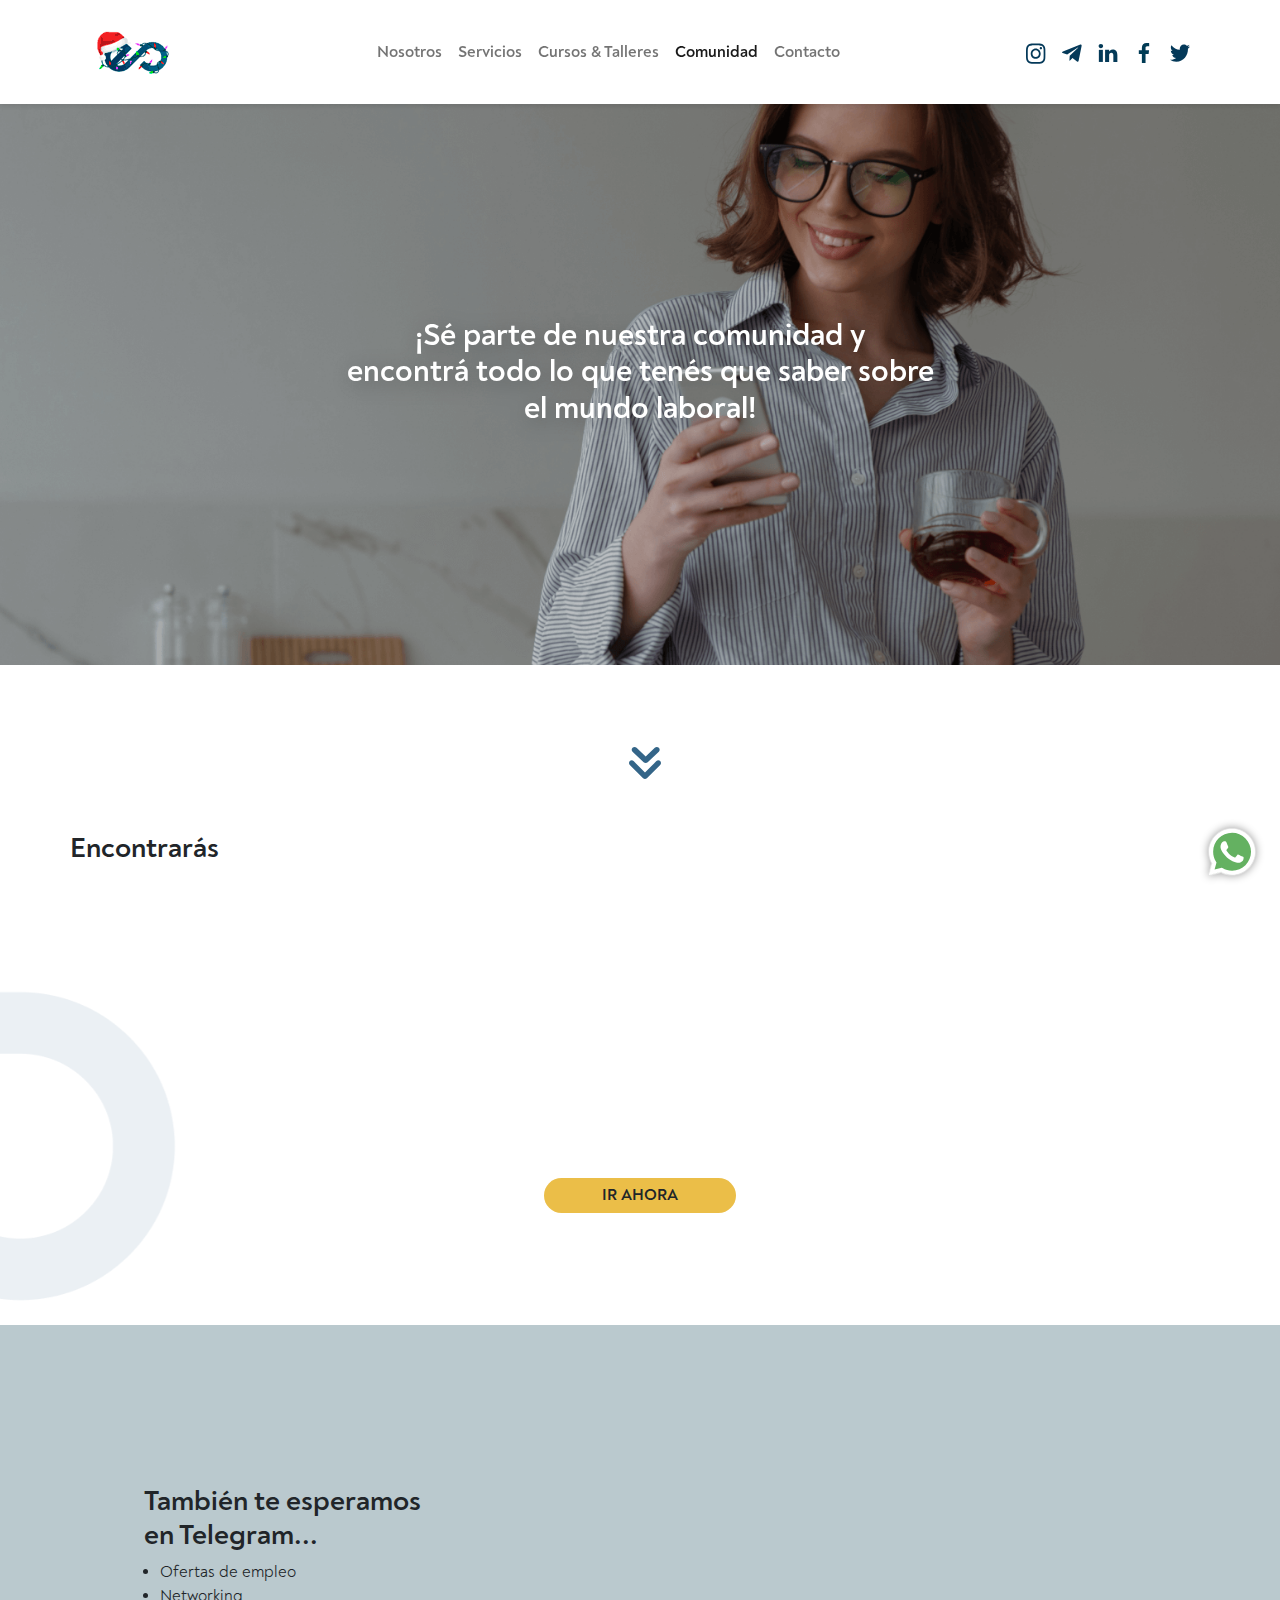
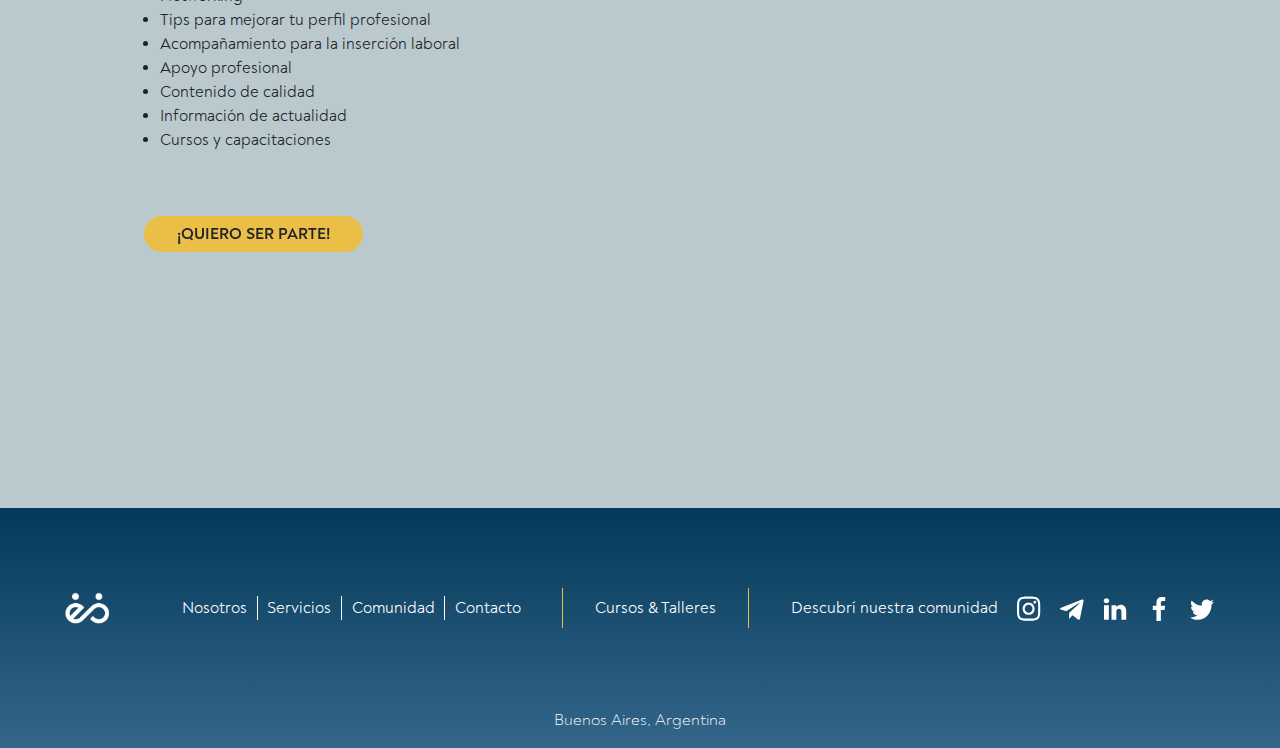
==== pages/comunidad.html @ 3db2ebe2 "Logo Navideño" ====
<!DOCTYPE html>
<html lang="es">

<head>
    <!-- METAS -->
    <meta charset="UTF-8">
    <meta http-equiv="X-UA-Compatible" content="IE=edge">
    <meta name="viewport" content="width=device-width, initial-scale=1.0, user-scalable=no">
    <meta name="author" content="Consultora Enlazar">
    <meta name="description" content="Consultora Enlazar - Sumate a nuestra comunidad">
    <meta name="keywords"
        content=" Recursos humanos, psicologia, psicología laboral, consultora enlazar, enlazar, consultoría, relaciones laborales, trabajo, educación, capital humano, talento, cursos, cursos online, capacitaciones, webinars gratuitos, curriculum, revisión de cv, empleabilidad, orientación vocacional, calidad de trabajo, comunidad, encontrar empleo, desarrollo profesional, reclutamiento, selección de personal, recruiting, coaching, acompañamiento personalizado, asesorías, recursos gratis, consultas, cosching, experiencia laboral, ">
    <title>Comunidad - Consultora Enlazar</title>
    <!-- Global site tag (gtag.js) - Google Analytics -->
    <script async src="https://www.googletagmanager.com/gtag/js?id=G-4FDTGJRDSN"></script>
    <script>
        window.dataLayer = window.dataLayer || [];
        function gtag() { dataLayer.push(arguments); }
        gtag('js', new Date());

        gtag('config', 'G-4FDTGJRDSN');
    </script>
    <!-- FAVICON -->
    <link rel="apple-touch-icon" sizes="57x57" href="../assets/images/favicon/apple-icon-57x57.png">
    <link rel="apple-touch-icon" sizes="60x60" href="../assets/images/favicon/apple-icon-60x60.png">
    <link rel="apple-touch-icon" sizes="72x72" href="../assets/images/favicon/apple-icon-72x72.png">
    <link rel="apple-touch-icon" sizes="76x76" href="../assets/images/favicon/apple-icon-76x76.png">
    <link rel="apple-touch-icon" sizes="114x114" href="../assets/images/favicon/apple-icon-114x114.png">
    <link rel="apple-touch-icon" sizes="120x120" href="../assets/images/favicon/apple-icon-120x120.png">
    <link rel="apple-touch-icon" sizes="144x144" href="../assets/images/favicon/apple-icon-144x144.png">
    <link rel="apple-touch-icon" sizes="152x152" href="../assets/images/favicon/apple-icon-152x152.png">
    <link rel="apple-touch-icon" sizes="180x180" href="../assets/images/favicon/apple-icon-180x180.png">
    <link rel="icon" type="image/png" sizes="192x192" href="../assets/images/favicon/android-icon-192x192.png">
    <link rel="icon" type="image/png" sizes="32x32" href="../assets/images/favicon/favicon-32x32.png?v=2">
    <link rel="icon" type="image/png" sizes="96x96" href="../assets/images/favicon/favicon-96x96.png?v=2">
    <link rel="icon" type="image/png" sizes="16x16" href="../assets/images/favicon/favicon-16x16.png?v=2">
    <link rel="manifest" href="../assets/images/favicon/manifest.json">
    <meta name="msapplication-TileColor" content="#ffffff">
    <meta name="msapplication-TileImage" content="../assets/images/favicon/ms-icon-144x144.png">
    <meta name="theme-color" content="#ffffff">
    <!-- CSS BOOTSTRAP -->
    <link rel="stylesheet" href="../css/bootstrap.min.css">
    <!-- CSS CUSTOM -->
    <link rel="stylesheet" href="../css/styles-custom.css">
    <!-- CSS AOS -->
    <link href="https://unpkg.com/aos@2.3.1/dist/aos.css" rel="stylesheet">
</head>

<body>
    <!-- NAVBAR -->
    <nav class="navbar navbar-custom navbar-expand-lg navbar-light fixed-top">
        <div class="container">
            <a class="navbar-brand" href="../index.html">
                <img src="../assets/images/Logo-Enlazar-fin-de-año-100x50px.gif" alt="Logo" width="100" height="50">
            </a>
            <button class="navbar-toggler" type="button" data-bs-toggle="collapse"
                data-bs-target="#navbarSupportedContent" aria-controls="navbarSupportedContent" aria-expanded="false"
                aria-label="Toggle navigation">
                <span class="navbar-toggler-icon"></span>
            </button>
            <div class="collapse navbar-collapse" id="navbarSupportedContent">
                <ul class="navbar-nav ms-auto mb-2 mb-lg-0 text-center">
                    <li class="nav-item py-3">
                        <a class="nav-link" href="nosotros.html">Nosotros</a>
                    </li>
                    <li class="nav-item py-3">
                        <a class="nav-link" href="servicios.html">Servicios</a>
                    </li>
                    <li class="nav-item py-3">
                        <a class="nav-link" href="cursos-talleres.html">Cursos & Talleres</a>
                    </li>
                    <li class="nav-item py-3 active-navbar-custom">
                        <a class="nav-link active" href="comunidad.html">Comunidad</a>
                    </li>
                    <li class="nav-item py-3">
                        <a class="nav-link" href="../index.html#form-section">Contacto</a>
                    </li>
                </ul>
            </div>
            <div class="collapse navbar-collapse" id="navbarSupportedContent">
                <ul class="navbar-nav ms-auto mb-2 mb-lg-0 flex-row justify-content-evenly">
                    <li class="nav-item">
                        <a class="nav-link" href="https://www.instagram.com/consultora.enlazar/" target="_blank"><img
                                src="../assets/images/logo-instagram.svg" alt="Logo Instagram" width="20"></a>
                    </li>
                    <li class="nav-item">
                        <a class="nav-link" href="https://t.me/joinchat/e8dtvJ5XB2k1MGIx" target="_blank"><img
                                src="../assets/images/logo-telegram.svg" alt="Logo Telegram" width="20"></a>
                    </li>
                    <li class="nav-item">
                        <a class="nav-link" href="https://www.linkedin.com/company/consultora-enlazar/"
                            target="_blank"><img class="nav-link__instagram-linkedin"
                                src="../assets/images/logo-linkedin.svg" alt="Logo Linkedin" width="20"></a>
                    </li>
                    <li class="nav-item">
                        <a class="nav-link" href="https://www.facebook.com/Consultora.enlazar/" target="_blank"><img
                                class="nav-link__instagram-linkedin" src="../assets/images/logo-facebook.svg"
                                alt="Logo Facebook" width="20"></a>
                    </li>
                    <li class="nav-item">
                        <a class="nav-link" href="https://twitter.com/EnlazarC" target="_blank"><img
                                src="../assets/images/logo-twitter.svg" alt="Logo Twitter" width="20"></a>
                    </li>
                </ul>
            </div>
        </div>
    </nav>

    <!-- HEADER -->
    <header class="header container-fluid">
        <div class="header-image__comunidad">
            <h1 class="header-title">¡Sé parte de nuestra comunidad y <br>
                encontrá todo lo que tenés que saber sobre <br>
                el mundo laboral!</h1>
        </div>
    </header>

    <!-- SUBHEADER o Seccion de Instagram -->
    <section class="container subheader-container-comunity">
        <img class="subheader-image" src="../assets/images/flecha-doble.svg" alt="Flecha doble">
        <h3 class="subheader-comunity__text py-5">Encontrarás</h3>
        <div data-aos="fade-up" class="d-flex flex-wrap container justify-content-center">
            <div class="col-4 col-md-2 d-flex flex-column align-items-center">
                <img class="subheader-comunity__img" src="..//assets/images/icono-tips-consejos.svg"
                    alt="Icono tips y consejos">
                <p class="fw-bold text-center">Tips &
                    consejos</p>
            </div>
            <div class="col-4 col-md-2 d-flex flex-column align-items-center">
                <img class="subheader-comunity__img" src="..//assets/images/icono-ofertas-empleos.svg"
                    alt="Icono ofertas de empleo">
                <p class="fw-bold text-center">Ofertas de
                    empleo</p>
            </div>
            <div class="col-4 col-md-2 d-flex flex-column align-items-center">
                <img class="subheader-comunity__img" src="..//assets/images/icono-charlas-vivo.svg" alt="Icono charlas">
                <p class="fw-bold text-center">Charlas
                    en vivo</p>
            </div>
            <div class="col-4 col-md-2 d-flex flex-column align-items-center">
                <img class="subheader-comunity__img" src="..//assets/images/icono-espacio-emprender.svg"
                    alt="Icono emprender">
                <p class="fw-bold text-center">Espacio para
                    emprendedores</p>
            </div>
            <div class="col-4 col-md-2 d-flex flex-column align-items-center">
                <img class="subheader-comunity__img" src="..//assets/images/icono-webinars-gratuitos.svg"
                    alt=" Icono webinars">
                <p class="fw-bold text-center">Webinars
                    gratuitos</p>
            </div>
            <div class="col-4 col-md-2 d-flex flex-column align-items-center">
                <img class="subheader-comunity__img" src="..//assets/images/icono-descuentos-cursos.svg"
                    alt="Icono descuentos">
                <p class="fw-bold text-center">Descuentos en nuestros Cursos & Talleres</p>
            </div>
        </div>
        <a href="https://www.instagram.com/consultora.enlazar/" target="_blank" class="button-card btn btn-ir-ahora">ir
            ahora</a>
        <img class="letter-e-image__comunity" src="../assets/images/letra-e-comunity.png" alt="Logo Enlazar">
    </section>

    <!-- Seccion de Telegram -->
    <section class="section-telegram__container container-fluid">
        <div class="telegram-mobile-flex">
            <h3><span>También te esperamos </span>
                en Telegram...</h3>
            <ul class="section-telegram__list">
                <li>
                    Ofertas de empleo
                </li>
                <li>
                    Networking
                </li>
                <li>
                    Tips para mejorar tu perfil profesional
                </li>
                <li>
                    Acompañamiento para la inserción laboral
                </li>
                <li>
                    Apoyo profesional
                </li>
                <li>
                    Contenido de calidad
                </li>
                <li>
                    Información de actualidad
                </li>
                <li>
                    Cursos y capacitaciones
                </li>
            </ul>
            <img class="avioncito-mobile d-none" src="../assets/images/avioncito-estatico.png" alt="Avion volando">
            <a href="https://t.me/joinchat/e8dtvJ5XB2k1MGIx" target="_blank"
                class="button-card btn btn-ser-parte">¡quiero
                ser parte!</a>
            <img data-aos="fade-up" data-aos-anchor-placement="bottom-bottom" class="plane-desktop reveal-plane"
                src="../assets/images/avioncito.gif" alt="Avion volando">
        </div>
    </section>

    <!-- FOOTER -->
    <footer class="footer">
        <div class="footer-container">
            <div class="footer-logo">
                <img width="60" src="../assets/images/isotipo-enlazar-blanco.png" alt="Logo Consultora Enlazar">
            </div>
            <div class="footer-left">
                <ul class="footer-left__list">
                    <li><a href="nosotros.html">Nosotros</a></li>
                    <li><a href="servicios.html">Servicios</a></li>
                    <li><a href="comunidad.html">Comunidad</a></li>
                    <li><a href="../index.html#form-section">Contacto</a></li>
                </ul>
            </div>
            <div class="footer-middle">
                <ul class="footer-middle__list">
                    <li><a href="cursos-talleres.html">Cursos & Talleres</a></li>
                </ul>
            </div>
            <div class="footer-right">
                <ul class="footer-right__list">
                    <li>Descubrí nuestra comunidad</li>
                    <li><a href="https://www.instagram.com/consultora.enlazar/" target="_blank"><img
                                class="instagram-logo" src="../assets/images/logo-instagram.svg"
                                alt="Logo instagram"></a></li>
                    <li><a href="https://t.me/joinchat/e8dtvJ5XB2k1MGIx" target="_blank"><img class="telegram-logo"
                                src="../assets/images/logo-telegram.svg" alt="Logo telegram"></a></li>
                    <li><a href="https://www.linkedin.com/company/consultora-enlazar/" target="_blank"><img
                                class="telegram-logo" src="../assets/images/logo-linkedin.svg" alt="Logo Linkedin"></a>
                    </li>
                    <li><a href="https://www.facebook.com/Consultora.enlazar/" target="_blank"><img
                                class="telegram-logo" src="../assets/images/logo-facebook.svg" alt="Logo Facebook"></a>
                    </li>
                    <li><a href="https://twitter.com/EnlazarC" target="_blank"><img class="twitter-logo"
                                src="../assets/images/logo-twitter.svg" alt="Logo twitter"></a></li>
                </ul>
            </div>
            <div class="footer-logo-mobile d-none">
                <img width="60" src="../assets/images/isotipo-enlazar-blanco.png" alt="Logo Consultora Enlazar">
            </div>
        </div>
        <address class="address">Buenos Aires, Argentina</address>
    </footer>

    <!-- Boton de WhatsApp -->
    <div>
        <a href="https://wa.me/5491133130958/?text=Hola Consultora Enlazar, quería realizarles una consulta..."
            target="_blank">
            <img class="whatsapp-icon" src="../assets/images/logo-whatsapp.svg" alt="Logo WhatsApp">
        </a>
    </div>

    <!-- Boton de subir al top -->
    <div>
        <img class="arrow-icon" src="../assets/images/up-arrow.webp" alt="Flecha arriba">
    </div>


    <!-- Script CUSTOM -->
    <script src="../js/main.js"></script>
    <!-- Script BOOTSTRAP -->
    <script src="../js/bootstrap.bundle.js"></script>
    <!-- Script AOS -->
    <script src="https://unpkg.com/aos@2.3.1/dist/aos.js"></script>
    <!-- Inicializacion AOS -->
    <script>
        AOS.init({
            disable: 'mobile',
            once: true
        });
    </script>
</body>


</html>
---- css/styles-custom.css ----
/* -----FUENTE PRINCIPAL DE LA PAGINA----- */
@font-face {
  font-family: "Noah Text";
  src: url("../assets/fonts/noah-text-regular.woff");
}
@font-face {
  font-family: "Noah Text";
  src: url("../assets/fonts/noah-text-bold.woff");
  font-weight: bold;
}
@font-face {
  font-family: "Noah Text";
  src: url("../assets/fonts/noah-text-light-300.woff");
  font-weight: 300;
}

/* -----VARIABLES----- */
:root {
  --fuente-principal: "Noah Text";
  --azul-claro: #bac9ce;
  --azul-medio: #34668a;
  --azul-oscuro: #043959;
  --amarillo: #ebbe48;
  --negro: #000000;
  --blanco: #ffffff;
}

* {
  font-family: var(--fuente-principal);
  font-weight: normal;
}

/* ---Eliminado de los botones el focus de Bootstrap--- */
.btn:focus {
  box-shadow: none;
}

/*  -----Pagina INICIO----- */
/* -----Inicio HEADER VIDEO----- */
.headerIndex {
  height: 100% !important; 
  padding: 0;
  
}

.header-index {
  height: 100% !important;
 
}
.header-video__home {
  width: 100%;
  object-fit: cover;
  position: relative;
  left: 0;
  right: 0;
  top: 6rem;
  bottom: 0;
  z-index: -1;
  
}
/* -----Fin HEADER VIDEO----- */

/* -----Inicio SOMOS ENLAZAR----- */
.section-enlazar__index {
  padding-top: 3.2rem;
}
.somosEnlazar {
  background-color: #043959;
  width: 100%;
  height: 500px;
  margin-top: -10px;
  display: flex;
  flex-wrap: wrap;
  position: relative;
}
.tituloEnlazar {
  font-size: 30px;
  font-weight: bold;
  color: #ffffff;
  padding-top: 100px;
  line-height: 50px;
  margin-left: 50px;
}
.textoSomos {
  font-size: 16px;
  color: #ffffff;
  display: block;
  width: 50%;
  padding-left: 50px;
}
.textoSomos span {
  font-weight: bold;
}
.fotoEnlazar {
  width: 30%;
  display: block;
  position: absolute;
  top: 100px;
  left: 850px;
}
/* -----Fin SOMOS ENLAZAR----- */

/* -----Inicio Seccion NUESTRO OBJETIVO----- */
.nuestro-objetivo{
  display: flex;
  background-color: var(--azul-medio);
}
.nuestro-objetivo__image{
  width: 35rem;
  filter: drop-shadow(4px 4px 10px rgba(0, 0, 0, 0.25));
}
.nuestro-objetivo__text{
  display: flex;
  justify-content: center;
  flex-direction: column;
  text-align: end;
  padding: 0 10rem;
}
.nuestro-objetivo__title{
  color: var(--blanco);
  font-size: 30px;
  font-weight: bold;
}
.nuestro-objetivo__paragraph{
  color: var(--blanco);
  font-size: 16px;
}
.nuestro-objetivo__paragraph span{
  font-weight: bold;
}

/* -----Fin Seccion NUESTRO OBJETIVO----- */

/* -----Inicio Seccion CONOCE NUESTROS SERVICIOS----- */
.container-conoce-nuestros-servicios {
  background-color: var(--azul-claro);
}
.conocenos {
  padding-top: 10rem;
}
.tituloConocenos {
  font-size: 30px;
  font-weight: bold;
}
.textoConocenos {
  font-size: 16px;
}
.btn-cargar-cv {
  padding: .2rem 2rem !important;
  transition: ease-in-out 0.2s;
}
.buttonAprende1 {
  background-color: #ebbe48;
  color: var(--negro);
  font-weight: bold;
  text-decoration: none;
  border-radius: 100px;
  padding: 0.5rem 2rem !important;
  transition: ease-in-out 0.2s;
}
.buttonAprende1:hover{
  transform: scale(1.02);
  color: var(--negro);
}
.container-flecha__nuestros-servicios {
  padding: 4rem;
}
.letter-e-image__nuestros-servicios {
  position: absolute;
  width: 17rem;
  top: 83rem;
  right: 0;
}
.letter-e-dos-image__nuestros-servicios {
  position: absolute;
  width: 17rem;
  top: 106rem;
  left: 0;
}
/* -----Fin Seccion CONOCE NUESTROS SERVICIOS----- */

/* -----Inicio Seccion APRENDE CON NOSOTROS----- */
.bannerAprende {
  background-image: url("../assets/images/aprende-con-nosotros.webp");
  background-position: center;
  background-size: cover;
  background-repeat: no-repeat;
  display: flex;
  width: 100%;
  min-height: 500px;
  padding: 150px;
  flex-wrap: wrap;
  justify-content: center;
  align-content: center;
  
}
.tituloAprende {
  font-size: 30px;
  font-weight: bold;
  color: #ffffff;
  text-align: center;
}
.textoAprende {
  font-size: 16px;
  font-weight: bold;
  color: #ffffff;
  text-align: center;
}
.buttonAprendemos {
  background-color: #ebbe48;
  color: var(--negro);
  font-weight: bold;
  text-decoration: none;
  border-radius: 100px;
  padding: 0.5rem 2rem;
  transition: ease-in-out 0.2s;
  
}
.buttonAprende {
  background-color: #ebbe48;
  color: var(--negro);
  font-weight: bold;
  text-decoration: none;
  border-radius: 100px;
  padding: 0.5rem 2rem;
  transition: ease-in-out 0.2s;
  margin-left: 40px;
}
.buttonAprendemos:hover {
  transform: scale(1.02);
  color: var(--negro);
}
.buttonAprende:hover {
  transform: scale(1.02);
  color: var(--negro);
}
/* -----Fin Seccion APRENDE CON NOSOTROS----- */

/* -----Inicio TESTIMONIOS----- */
.teAcompañamos {
  padding-top: 8rem;
  padding-bottom: 4rem;
}
.acompañamos1 {
  text-align: center;
  color: var(--negro);
  font-weight: bold;
}
.acompañamos2 {
  text-align: center;
  color: var(--azul-medio);
  font-weight: bold;
}
.swiper-slide__testimonios {
  background-color: white !important;
  
}
.card-person__img-other-testimonio{
  max-width: 75%;
}
.card-person__testimonio {
  color: var(--negro);
}
.card-person__title-testimonio,
.card-person__testimonio p{
  font-size: 1rem;
}
.card-person__title-testimonio{
  font-weight: bold;
}
/* .card-person__title {
  font-size: 1.5rem !important;
  font-weight: bold;
  margin-top: 0.5rem !important;
  margin-bottom: 0rem;
} */
/* -----Fin TESTIMONIOS----- */

/* -----Inicio Seccion FORMULARIO----- */
.letter-form-index {
  position: absolute;
  width: 28rem;
  top: 207rem;
  left: 0;
}
.form-consulta {
  width: 50%;
  padding-right: 6rem;
}
.form-consulta h2 {
  color: var(--azul-oscuro);
  margin-top: 9rem;
}
.button-form-consulta {
  background-color: var(--amarillo);
  border-radius: 1.2em;
  padding: 0.4rem 2rem;
  font-weight: bold;
  text-transform: uppercase;
  transition: ease-in-out 0.2s;
}
.button-form-consulta:hover {
  transform: scale(1.02);
}
/* -----Fin Seccion FORMULARIO----- */


/* -----Pagina SERVICIOS----- */
/* -----Inicio Header----- */
.header-image-servicios-general {
  display: flex;
  align-items: center;
  justify-content: center;
  background: url("../assets/images/portada-servicios.webp");
  background-position: top center;
  background-size: cover;
  background-repeat: no-repeat;
  height: 65vh;
  position: relative;
  top: 5.5rem;
}
/* -----Fin Header----- */

/* -----Inicio Seccion PARA QUIEN LOS OFRECEMOS ----- */
.serviciosTitulo {
  text-align: left;
  font-size: 25px;
  font-weight: bold;
  padding-left: 10rem;
  padding-bottom: 8rem;
  padding-top: 2rem;
}
.card-body-servicios {
  color: var(--blanco);
  padding: 3rem 1rem 3rem 1rem;
}
/* -----Fin Seccion PARA QUIEN LOS OFRECEMOS ----- */

/* -----Inicio Seccion REVISAMOS TU CV GRATIS ----- */
.header-image1 {
  display: flex;
  align-items: center;
  justify-content: center;
  background: url("../assets/images/revision-cv-gratis.webp");
  background-position: top center; /*3rem*/
  background-size: cover;
  background-repeat: no-repeat;
  height: 70vh;
  flex-direction: column;
}
.header-title1 {
  color: white;
  padding: 1rem 1rem 2rem 1rem;
  font-size: 1.2rem;
  text-align: center;
  margin-bottom: 0;
  filter: drop-shadow(4px 4px 10px rgba(0, 0, 0, 0.25));
  display: block;
}
.btn-cargar-cv {
  padding: 0.3 2rem !important;
  transition: ease-in-out 0.2s;
}
/* -----Fin Seccion REVISAMOS TU CV GRATIS ----- */

/* -----Inicio Seccion SE PARTE DEL CAPITAL HUMANO ----- */
.header-image2 {
  display: flex;
  align-items: center;
  justify-content: center;
  background: url("../assets/images/letra-e-completa.png");
  background-color: rgba(0, 0, 0, 0);
  background-position-x: 0%;
  background-position-y: 0%;
  background-repeat: repeat;
  background-size: auto;
  background-position: top center;
  background-size: 600px;
  background-repeat: no-repeat;
  height: 60vh;
  justify-items: center;
  background-color: white;
  margin-top: 120px;
}
.header-title2 {
  color: #34668a;
  font-size: 1.6rem;
  text-align: center;
  display: block;
  align-self: flex-start;
  padding-top: 120px;
}
.header-title2 span{
  font-weight: bold;
}
/* -----Fin Seccion SE PARTE DEL CAPITAL HUMANO ----- */

/* -----Pagina CURSOS Y TALLERES----- */
/* -----Inicio Navbar----- */
.navbar-custom {
  background-color: var(--blanco);
  box-shadow: 0 3px 4px rgba(0, 0, 0, 8%);
  padding: 1rem 0;
}
.nav-link__instagram-linkedin {
  filter: invert(19%) sepia(26%) saturate(2374%) hue-rotate(167deg)
    brightness(91%) contrast(100%);
}
.nav-link{
  font-weight: bold;
}
.navbar .nav-link:hover {
  color: var(--azul-oscuro) !important;
  transform: translateY(-1px);
  transition: all 0.2;
}
/* -----Fin Navbar----- */

/* -----Inicio Header----- */
.header-image {
  display: flex;
  align-items: center;
  justify-content: center;
  /* background: url("../assets/images/portada-cursos-talleres.webp"); */
  background: -webkit-image-set( url(../assets/images/portada-cursos-talleres.webp) 1x, url(../assets/images/portada-cursos-talleres-banner-mobile.webp) 3x );
  background-position: top center;
  background-size: cover;
  background-repeat: no-repeat;
  height: 70vh;
  position: relative;
  top: 6rem;
}
.header {
  height: 70vh;
  padding: 0;
}
.header-title {
  color: var(--blanco);
  padding: 0 1rem;
  font-weight: bold;
  font-size: 1.9rem;
  text-align: center;
  margin-bottom: 0;
  filter: drop-shadow(4px 4px 10px rgba(0, 0, 0, 0.25));
}
/* -----Fin Header----- */

/* -----Inicio Subheader----- */
.subheader-container {
  position: relative;
  /* max-height: 340px; */
  display: flex;
  flex-direction: column;
  padding-bottom: 2rem;
}
.subheader-text {
  font-weight: normal;
  max-width: 50%;
  margin: 11rem 4rem 5rem 5rem;
}
.subheader-text span {
  font-weight: bold;
}
.subheader-image {
  align-self: center;
  padding-bottom: 10px;
  width: 2rem;
  transform: rotate(90deg);
  filter: invert(31%) sepia(68%) saturate(409%) hue-rotate(162deg)
    brightness(98%) contrast(89%);
}
.letter-e-image {
  position: absolute;
  width: 17rem;
  top: 11rem;
  right: 0;
}
/* -----Fin Subheader----- */

/* -----Inicio Seccion CARDS de cursos----- */
.section-cards__container {
  background-color: var(--azul-claro);
  padding-top: 10rem;
  padding-bottom: 7rem;
}
.card-webinars{
  overflow: visible !important;
}
.card-webinars i {
  position: absolute;
  top: 1rem;
  left: -16px;
  width: 9.6rem;
  border-radius: 15px;
  height: 3rem;
  background-color: #dc3545eb;
  text-transform: uppercase;
  text-align: center;
  line-height: 2.9;
  font-style: normal;
  color: white;
  font-weight: bold;
  border-bottom-left-radius: 0;
}
.card-webinars i::before {
  content: "";
  position: absolute;
  top: 3rem;
  left: 0px;
  width: 1rem;
  height: 1.5rem;
  background-color: #662830;
  border-top-left-radius: 20px;
  border-bottom-left-radius: 20px;
  z-index: 2;
}
.card-webinars i::after {
  content: "";
  position: absolute;
  top: 3rem;
  left: 0px;
  width: 1rem;
  height: 0.8rem;
  background: #dc3545;
}
.card {
  background-color: var(--azul-medio);
  box-shadow: 4px 4px 10px rgba(0, 0, 0, 0.25);
  border-radius: 1rem;
  overflow: hidden;
  border: none;
  position: relative;
  transition: ease-in-out 0.4s;
}
.card:hover {
  transform: scale(1.02);
  opacity: 0.9;
}
.card-image {
  width: 70%;
  align-self: center;
  transition: 0.3s;
}
.card-body {
  color: var(--blanco);
  padding: 1rem 1rem 2rem 1rem;
}
.body-card__one-line {
  display: flex;
  flex-direction: column;
  align-items: center;
  justify-content: space-between;
}
.card-title {
  margin-bottom: 1.5rem;
  transition: 0.3s;
}
.button-card {
  background-color: var(--amarillo);
  border-radius: 1.2em;
  padding: 0.3rem 2rem;
  font-weight: bold;
  text-transform: uppercase;
}
.btn-interesa {
  padding: 0.4rem 2rem;
  border: 2px solid var(--amarillo);
  color: var(--blanco);
  background: none;
}
.btn-interesa:hover{
  color: var(--amarillo);
}
.btn-comprar {
  padding: 0.4rem 2.7rem;
}
.position-absolute{
  background-color: #dc3545;
  text-transform: uppercase;
  position: absolute;
  top: 1rem;
  left: 1rem;
  width: 5rem;
  line-height: 1.5rem;
  height: 2rem;
}
/* -----Fin Seccion CARDS de cursos----- */

/* -----Inicio Footer----- */
.footer {
  background: linear-gradient(180deg, #043959 0%, #34668a 100%);
}
.footer-container {
  height: 200px;
  display: flex;
  justify-content: center;
  align-items: center;
}
/* Footer Logo */
.footer-logo {
  padding-right: 3rem;
}
/* Footer left */
.footer-left__list {
  display: flex;
  justify-content: center;
  align-items: center;
  list-style: none;
  margin-bottom: 0;
  border-right: 1px solid #ebbe48;
  padding: 0.5rem 2rem 0.5rem 0.5rem;
}
.footer-left__list a {
  text-decoration: none;
  color: var(--blanco);
}
.footer-left__list a:hover {
  font-weight: bold;
}
.footer-left__list li {
  padding: 0 0.6rem;
  border-right: 1px solid white;
}
.footer-left__list li:last-child {
  padding: 0 0.6rem;
  border-right: none;
}
/* Footer middle */
.footer-middle__list {
  list-style: none;
  margin-bottom: 0;
  border-right: 1px solid #ebbe48;
  padding: 0.5rem 2rem;
}
.footer-middle__list a {
  text-decoration: none;
  color: var(--blanco);
}
.footer-middle__list a:hover {
  font-weight: bold;
}
/* Footer right */
.footer-right__list {
  display: flex;
  justify-content: center;
  align-items: center;
  list-style: none;
  color: var(--blanco);
  margin-bottom: 0;
  padding: 0.5rem 0 0.5rem 2rem;
}
.footer-right__list li {
  padding: 0 0.6rem;
}
.footer-right__list img {
  color: var(--blanco);
}
.instagram-logo,
.twitter-logo,
.telegram-logo {
  filter: brightness(0) invert(1);
  width: 1.5rem;
  transition: ease-in-out 0.2s;
}
.instagram-logo:hover,
.twitter-logo:hover,
.telegram-logo:hover {
  transform: scale(1.05);
}
.address {
  color: var(--blanco);
  font-weight: 300;
  margin-bottom: 0;
  text-align: center;
  padding-bottom: 1rem;
}
/* -----Fin Footer----- */

/* -----Inicio WhatsApp boton----- */
.whatsapp-icon {
  position: fixed;
  bottom: 1.5em;
  right: 1.5em;
  height: 3em;
  width: 3em;
  filter: drop-shadow(0 0 4px rgba(0, 0, 0, 0.4));
  z-index: 10;
  transition: ease-in-out 0.2s;
}
.whatsapp-icon:hover {
  transform: scale(1.1);
}
/* -----Fin WhatsApp boton----- */

/* -----Inicio Subir al top boton----- */
.arrow-icon {
  position: fixed;
  bottom: 200px;
  right: 6em;
  height: 3em;
  width: 3em;
  cursor: pointer;
  visibility: hidden;
  opacity: 0;
  transition: ease-in-out 0.5s;
  z-index: 10;
}
.active {
  bottom: 1.5em;
  visibility: visible;
  opacity: 1;
}
/* -----Fin Subir al top boton----- */

/* -----Inicio Modals----- */
.modal-content {
  background-color: var(--azul-medio);
  border-radius: 10px;
}
.modal-header {
  border-bottom: none;
  justify-content: flex-start;
  padding-left: 19rem;
}
.modal-title {
  color: var(--blanco);
  font-weight: bold;
  font-size: 1.5rem;
}
.modal-body {
  display: flex;
  align-items: center;
}
.modal-body::before {
  content: "";
  position: absolute;
  top: 0;
  left: 140px;
  /* display: inline; */
  border-top: 2px solid var(--amarillo);
  border-left: 2px solid var(--amarillo);
  height: 151px;
  width: 570px;
  z-index: 1;
}
.nav-item__custom-tab {
  z-index: 50;
}
.nav-tabs {
  border: none;
  padding-bottom: 2rem;
}
.nav-link__custom-tab {
  color: var(--blanco);
  font-weight: bold;
  border: 2px solid var(--amarillo) !important;
  border-radius: 0.6rem 0.6rem 0 0 !important;
}
.nav-link__custom-tab.active {
  background-color: var(--amarillo) !important;
}
.nav-link__custom-tab:hover {
  color: var(--amarillo);
}
.modal-body__image {
  align-self: baseline;
  z-index: 2;
  margin: 0 3em;
}
.image-left {
  width: 12em;
}
.modal-body__text{
  padding-right: 6rem;
}
.modal-body__list li {
  color: var(--blanco);
  font-weight: normal;
  list-style-image: url(../assets/images/flecha.svg);
}
.modal-body__list li::marker{
  line-height: 0px;
    font-weight: bold;
    font-size: 2rem;
}
.modal-body p {
  color: var(--blanco);
}
.modal-footer {
  border-top: none;
  padding: 2rem 7.5rem 2rem 2rem;
  justify-content: space-around;
}
.modal-footer__webinars {
  border-top: none;
  padding: 2rem 9rem 2rem 2rem;
  display: flex;
  justify-content: right;
  gap: 2rem;
}
.btn-close {
  background: transparent url(../assets/images/x-cerrar.svg);
  filter: invert(90%) sepia(74%) saturate(3294%) hue-rotate(319deg)
    brightness(95%) contrast(93%);
  opacity: 1;
  align-self: flex-end;
  margin: 1em 1em 0.3em 0;
  font-size: 1.5em;
}
.modal-body__list {
  padding-left: 1em;
}
.modal-body__paragraph span {
  font-weight: bold;
}
.modal-body__paragraph-method {
  font-weight: bold;
}
.download-program {
  /* border: 2px solid var(--amarillo); */
  color: var(--blanco);
  background: none;
  padding: 0.2em 1.2em;
}
.download-program:hover{
  color: var(--amarillo) !important;
}
.ver-fechas {
  border: 2px solid var(--amarillo);
  color: var(--blanco);
  background: none;
  padding: 0.2rem 2rem;
}
.ver-fechas:hover{
  color: var(--amarillo);
}
.btn-interesa__webinars{
  padding: 0.2rem 2rem;
  background: var(--amarillo);
  color: var(--negro);
}
/* -----Fin Modals----- */

/* -----Pagina COMUNIDAD----- */
/* -----Inicio Subheader o Seccion de Instagram----- */
.header-image__comunidad {
  display: flex;
  align-items: center;
  justify-content: center;
  /* background: url("../assets/images/portada-comunidad.webp"); */
  background: -webkit-image-set(
    url("../assets/images/portada-comunidad.webp") 1x,
    url("../assets/images/portada-comunidad-mobile.webp") 3x
  );
  background-position: top center;
  background-size: cover;
  background-repeat: no-repeat;
  height: 65vh;
  position: relative;
  top: 5rem;
}
.subheader-container-comunity {
  position: relative;
  display: flex;
  flex-direction: column;
  padding: 7rem 0;
}
.letter-e-image__comunity {
  position: absolute;
  width: 17rem;
  top: 21em;
  left: -8em;
}
.subheader-comunity__text {
  font-weight: bold;
}
.btn-ir-ahora {
  margin-left: auto;
  margin-right: auto;
  margin-top: 5em;
  width: 12em;
  transition: ease-in-out 0.3s;
}
.btn-ir-ahora:hover {
  transform: scale(1.02);
}
.subheader-comunity__img {
  width: 7em;
  transition: ease-in-out 0.2s;
}
/* -----Fin Subheader o Seccion de Instagram----- */

/* -----Inicio Seccion de Telegram----- */
.plane-desktop{
  position: absolute;
  bottom: 0;
  left: 0;
  width: 100%;
}
.section-telegram__container {
  position: relative;
  background-color: var(--azul-claro);
  background-position: center bottom;
  background-size: contain;
  background-repeat: no-repeat;
  padding-top: 10em;
  padding-bottom: 16em;
  padding-left: 9em;
}
.section-telegram__container h3 {
  font-weight: bold;
}
.section-telegram__container span {
  font-weight: bold;
  display: block;
}
.section-telegram__list {
  padding-left: 1rem;
}
.btn-ser-parte {
  position: relative;
  z-index: 100;
  margin-top: 3rem;
  transition: ease-in-out 0.3s;
}
.btn-ser-parte:hover {
  transform: scale(1.02);
}
.gif-avioncito {
  display: flex;
}
/* -----Fin Seccion de Telegram----- */

/* -----Pagina NOSOTROS----- */
/* -----Inicio Header----- */
.header-container__nosotros {
  padding: 8rem 1.5rem 1.5rem 1.5rem;
  background: var(--azul-claro);
}
.header-title__nosotros {
  padding: 5rem 4rem 2rem 5rem;
  color: var(--azul-oscuro);
  font-weight: bold;
}
.header-text__nosotros {
  font-size: 0.95rem;
  font-weight: normal;
  max-width: 60%;
  padding: 0rem 4rem 5rem 5rem;
  margin-bottom: 0;
}
/* -----Fin Header----- */

/* -----Inicio Equipo----- */
.section-team__container {
  background-color: var(--azul-medio);
  padding-top: 10rem;
  padding-bottom: 8rem;
}
.section-team__direccion-title {
  color: var(--amarillo);
  font-weight: bold;
  margin-bottom: 3em;
}
.card-person {
  color: var(--blanco);
  transition: ease-in-out 0.5s;
}
.card-person__title {
  font-size: 1.3rem;
  font-weight: bold;
  margin-top: 1rem;
  margin-bottom: 0rem;
}
.card-person__img {
  max-width: 85%;
  filter: drop-shadow(5px 5px 6px rgba(0, 0, 0, 0.25));
  transition: ease-in-out 0.5s;
}

/* -----Fin Equipo----- */

/* -----Inicio Slider Otros de equipo----- */
.section-other-team__container {
  background-color: var(--azul-medio);
  padding-bottom: 7rem;
}
.card-person__img-other {
  max-width: 75%;
  filter: drop-shadow(5px 5px 6px rgba(0, 0, 0, 0.25));
  transition: ease-in-out 0.5s;
}
.other-team__title {
  color: var(--amarillo);
  font-weight: bold;
  padding-bottom: 1em;
  padding-left: 0.6rem;
}
.card-person p {
  font-size: 1rem;
}

.swiper {
  width: 100%;
  height: 100%;
}

.swiper-slide {
  text-align: center;
  font-size: 18px;
  background: var(--azul-medio);
  /* Center slide text vertically */
  display: -webkit-box;
  display: -ms-flexbox;
  display: -webkit-flex;
  display: flex;
  -webkit-box-pack: center;
  -ms-flex-pack: center;
  -webkit-justify-content: center;
  justify-content: center;
  -webkit-box-align: center;
  -ms-flex-align: center;
  -webkit-align-items: center;
  align-items: center;
}
.swiper-slide img {
  /* display: block; */
  /* width: 100%; */
  height: 100%;
  object-fit: cover;
}
.swiper-button-next::after,
.swiper-button-prev::after {
  color: var(--amarillo);
}
/* -----Fin Slider Otros de equipo----- */

/* -----Inicio Nuestros valores----- */
.nuestros-valores__title {
  font-weight: bold;
  color: var(--azul-oscuro);
  padding: 5rem 4rem 2rem 5rem;
}
.nuestros-valores__text-mobile {
  display: none;
}
.nuestros-valores__image {
  padding-bottom: 7rem;
}
/* -----Fin Nuestros valores----- */

/* -----Inicio Trabaja con nosotros----- */
.section-trabaja-nosotros__container {
  background-color: var(--azul-claro);
}
.trabaja-nosotros__row {
  padding: 7em;
}
.trabaja-nosotros__image {
  filter: drop-shadow(4px 4px 8px rgba(0, 0, 0, 0.25));
}
.trabaja-nosotros__title {
  font-weight: bold;
  color: var(--azul-oscuro);
}
.btn-cargar-cv-nosotros {
  padding: 0.3rem 3rem !important;
  transition: ease-in-out 0.2s;
}
.btn-cargar-cv-nosotros:hover {
  transform: scale(1.05);
}
/* -----Fin Trabaja con nosotros----- */

/* -----Inicio Modal CARGAR MI CV----- */
.modal-content__trabaja-nosotros {
  background-color: var(--blanco);
  border-radius: 10px;
}
.modal-title__trabaja-nosotros {
  color: var(--azul-oscuro);
  font-weight: bold;
  font-size: 1.8rem;
}
.modal-body__trabaja-nosotros {
  display: flex;
  justify-content: center;
  width: 100%;
}
.modal-body__form {
  width: 75%;
}
.input__name,
.input__tel,
.input__email,
.input__empresa,
.input__email-empresa,
.textarea__mensaje {
  padding: 0.8em 1em;
  border: 1px solid rgba(0, 0, 0, 0.25);
  border-radius: 10px;
}
.input__name,
.input__tel,
.input__empresa,
.input__email-empresa {
  width: 48%;
}
.textarea__mensaje {
  resize: none;
}
.label-cargar-cv {
  background-color: transparent;
  border: 2px solid var(--amarillo);
  border-radius: 1.2em;
  padding: 0.2rem 2rem;
  font-weight: bold;
  text-transform: uppercase;
  cursor: pointer;
}
.label-cargar-cv:hover {
  transform: scale(0.98);
}
.span-cargar-cv {
  display: block;
  color: #ff0000;
  font-size: 0.9rem;
  font-weight: bold;
}
.modal-footer__trabaja-nosotros h3 {
  color: var(--azul-oscuro);
  font-weight: bold;
}
.modal-footer__trabaja-nosotros p {
  font-size: 1.3rem;
  color: var(--negro);
  font-weight: bold;
}
.swal2-title {
  color: var(--azul-oscuro) !important;
}
/* -----Fin Modal CARGAR MI CV----- */

/* -----Pagina PARTICULARES Y GRUPOS----- */
/* -----Inicio Header----- */
.header-title__particulares{
  color: var(--blanco);
  padding: 0 1rem;
  font-weight: bold;
  font-size: 1.9rem;
  text-align: center;
  margin-bottom: 0;
  filter: drop-shadow(4px 4px 10px rgba(0, 0, 0, 0.25));
}
.header-image__particulares {
  display: flex;
  align-items: center;
  justify-content: center;
  background: -webkit-image-set(
    url("../assets/images/portada-individuos-grupos.webp") 1x,
    url("../assets/images/portada-individuos-grupos-mobile.webp") 3x
  );
  background-position: top center;
  background-size: cover;
  background-repeat: no-repeat;
  height: 70vh;
  position: relative;
  top: 5rem;
}
.padding-flecha{
  padding-top: 9rem;
}
/* -----Fin Header----- */

/* -----Inicio Seccion CARDS particulares----- */
.container-cards__particulares {
  padding: 5em 0;
}
.container-card__particulares {
  display: flex;
  align-items: center;
  max-width: 500px;
  box-shadow: 4px 4px 10px rgba(0, 0, 0, 0.25);
  border-radius: 20px;
  overflow: hidden;
  transition: ease-in-out 0.5s;
}
.container-card__particulares:hover {
  transform: scale(1.04);
}
.card__particulares-container-image {
  height: 100%;
  background-color: var(--azul-claro);
}
.card__particulares-image {
  width: 5em;
  height: 100%;
  margin: 0 2em;
}
.card__particulares-text {
  padding: 0 1em;
  height: 100%;
  justify-content: space-between;
}
.card__particulares-title {
  font-size: 1.1rem;
  font-weight: bold;
  padding: 2rem 0 0.6rem 1rem;
  margin-bottom: 0;
}
.card__particulares-negrita {
  font-weight: bold;
}
.card__particulares-paragraph {
  font-size: 14px;
  padding: 1rem 1rem;
}
.button-card__particulares {
  padding: 0.2rem 1.2rem;
  margin-bottom: 2rem;
}
/* -----Fin Seccion CARDS particulares----- */

/* -----Pagina EMPRESAS----- */
/* -----Inicio Header----- */
.header-image__empresas {
  display: flex;
  flex-direction: column;
  align-items: center;
  justify-content: center;
  background: -webkit-image-set(
    url("../assets/images/portada-empresas.webp") 1x,
    url("../assets/images/portada-empresas-mobile.webp") 3x
  );
  background-position: top center; /*3rem*/
  background-size: cover;
  background-repeat: no-repeat;
  height: 70vh;
  position: relative;
  top: 5rem;
}
.header-title__empresas {
  color: var(--blanco);
  padding: 0 1rem;
  font-weight: bold;
  font-size: 1.9rem;
  text-align: center;
  margin-bottom: 0;
  filter: drop-shadow(4px 4px 10px rgba(0, 0, 0, 0.25));
}
.header-subtitle__empresas{
  font-size: 1.5rem;
  color: var(--blanco);
  padding-top: 1rem;
  text-align: center;
}
/* -----Fin Header----- */

/* -----COMIENZO DE MEDIA QUERIES----- */
/* ---Navbar--- */
@media screen and (max-width: 975px) {
  .navbar-brand img {
    width: 150px;
  }
}
/* ---Boton al Top--- */
@media screen and (max-width: 500px) {
  .arrow-icon {
    display: none;
  }
}
/* ---Modal Formulario--- */
@media screen and (max-width: 1000px) {
  .envianos-consulta__text,
  .adjunta-cv__text {
    padding: 0 2rem;
  }
  .input-div__name-tel {
    flex-direction: column;
  }
  .input__name,
  .input__tel,
  .input__empresa,
  .input__email-empresa {
    width: 100%;
  }
  .input__name,
  .input__email-empresa {
    margin-bottom: 1rem;
  }
  .label-cargar-cv {
    padding: 0.2rem 1rem;
  }
}
@media screen and (max-width: 500px) {
  .buttons-cv__footer {
    flex-direction: column;
    align-items: center !important;
    align-self: unset !important;
  }
  .cargar-cv__div {
    margin: 0 !important;
  }
  .button-enviar__margin-top {
    margin-top: 1rem;
    padding: 0.2rem 3.6rem;
  }
}
/* ---Pagina CURSOS Y TALLERES--- */
@media screen and (max-width: 480px) {
  .header{
    height: 40vh;
  }
  .header-title{
    padding: 0 2rem;
  }
  .header-image__cursos-talleres{
    background-position: center;
    background-size: cover;
    height: 30vh;
    position: static;
    top: 0;
  }
  .subheader-container{
    padding-bottom: 4rem
  }
  .subheader-text{
    margin: 0rem 2rem 3rem 1rem;
    padding-top: 3rem;
  }
  .section-cards__container{
    padding-top: 4rem;
  }
  .btn-interesa{
    padding: 0.4rem 3.3rem;
  }
  .btn-comprar{
    padding: 0.4rem 4rem;
  }
}
@media screen and (max-width: 700px) {
  .letter-e-image {
    display: none;
  }
}
@media screen and (min-width: 480px) and (max-width: 890px) {
  .subheader-container {
    align-items: center;
    max-height: none;
  }
  .subheader-text {
    margin: 11rem 4rem 5rem 5rem;
  }
}
@media screen and (max-width: 600px) {
  .subheader-text {
    max-width: 100%;
  }
}
@media screen and (max-width: 1055px) {
  .footer-right__list {
    padding: 0.5rem 2rem 0.5rem 2rem;
  }
}
@media screen and (max-width: 1170px) {
  .footer-container {
    flex-wrap: wrap;
    align-content: space-evenly;
    padding-bottom: 20px;
  }
  .footer-logo {
    padding: 0.8rem 0 1rem 0;
  }
  .footer-left {
    display: flex;
    flex-direction: column;
  }
  .footer-left__list {
    flex-wrap: wrap;
    border: none;
  }
  .footer-middle__list {
    padding: 0 0 0 0;
    border: none;
  }
  .nav-item__custom-tab {
    width: 100%;
  }
  .nav-link__custom-tab {
    width: 100%;
  }
}
@media screen and (max-width: 586px) {
  .footer-logo {
    padding: 0;
  }
  .footer-left__list {
    padding: 0 2rem 0 0;
  }
  .footer-middle__list {
    padding: 0 1rem 0 1rem;
  }
  .footer-right__list {
    padding: 0.5rem 0 0.5rem 0rem;
  }
}
@media screen and (max-width: 480px) {
  .footer-container {
    height: auto;
  }
  .footer-logo {
    display: none;
  }
  .footer-logo-mobile{
    display: block !important;
    padding-top: 1rem;
  }
  .footer-left {
    width: 100%;
    padding-top: 3rem;
  }
  .footer-left__list {
    padding: 0;
    flex-direction: column;
  }
  .footer-left__list li {
    border-right: none;
    padding: 0.4rem 0.6rem;
  }
  .footer-left__list li:last-child {
    padding: 0.4rem 0.6rem 0.8rem 0.6rem;
  }
  .footer-middle {
    width: 100%;
    text-align: center;
    padding-bottom: 1.5rem;
  }
  .footer-right {
    width: 100%;
  }
  .footer-right__list li:first-child {
    display: none;
  }
  .address {
    padding-bottom: 3rem;
  }
}

@media screen and (min-width: 992px) {
  .modal-custom__xl {
    max-width: 80%;
  }
}
@media screen and (min-width: 576px) {
  .modal-custom__xl {
    max-width: 80%;
  }
  .modal-body::before {
    width: 75%;
  }
}
@media screen and (max-width: 900px) {
  .modal-body::before {
    display: none;
  }
  .modal-header {
    border-bottom: 2px solid var(--amarillo);
    justify-content: center;
    padding-left: 1rem;
    text-align: center;
  }
  .modal-body {
    flex-direction: column;
  }
  .modal-body__image {
    align-self: auto;
    margin: 1rem 3rem 1rem 3rem;
  }
  .modal-body__text{
    padding-right: 0;
  }
  .modal-footer {
    flex-direction: column;
    padding: 0em 2em 30px 2em;
  }
  .modal-footer__webinars{
    flex-direction: column;
    align-items: center;
    gap: 1rem;
    padding: 2rem 2rem 2rem 2rem;
  }
}

/* ----- Pagina COMUNIDAD ----- */
@media screen and (max-width: 500px) {
  .fixed-top{
    position: static !important;
  }
  .header{
    height: 0% !important;
  }
  .header-image__comunidad{
    background-position: center;
    height: 30vh;
    position: static;
  }
  .letter-e-image__comunity{
    display: none;
  }
  .subheader-container-comunity{
    padding: 3rem 0;
  }
  .subheader-comunity__text{
    margin-left: 1rem;
  }
  .btn-ir-ahora{
    margin-top: 4rem;
  }
  .section-telegram__container{
    background-image: none;
    padding: 5rem 0 5rem 0;
  }
  .telegram-mobile-flex h3{
    padding-left: 1rem;
  }
  .section-telegram__list{
    padding-left: 2rem;
  }
  .telegram-mobile-flex{
    display: flex;
    flex-direction: column;
  }
  .avioncito-mobile{
    display: block !important;
    width: 100%;
  }
  .btn-ser-parte{
    align-self: center;
  }
  .plane-desktop{
    display: none;
  }
  .section-enlazar__index {
    padding-top:0rem;
}
  .header-video__home {
  width: 100%;
  object-fit: cover;
  position: relative;
  left: 0;
  right: 0;
   top: 0rem; 
  bottom: 0;
  z-index: -1;
}
.header-image-servicios-general {
  display: flex;
  align-items: center;
  justify-content: center;
  background-image: url("../assets/images/servicios-cover-tablet-mobile.webp");
  background-position: top center;
  background-size: cover;
  background-repeat: no-repeat;
  height: 65vh;
  position: relative;
  top: 0rem !important;
}
.section-cards__container {
  background-color: var(--azul-claro);
  padding-top: 4rem;
  padding-bottom: 7rem;
}
.header-image1 {
  display: flex;
  align-items: center;
  justify-content: center;
  background: url("../assets/images/revision-cv-gratis-tablet.webp");
  background-position: top center;
  background-size: cover;
  background-repeat: no-repeat;
  height: 70vh;
  flex-direction: column;
}

}

@media screen and (max-width: 600px) {
  .header-title {
    font-size: 1.5rem;
  }
}

/* ----- Pagina NOSOTROS ----- */
@media screen and (max-width: 760px) {
  .header-container__nosotros{
    padding: 8rem 1.5rem 4.5rem 1.5rem;
  }
  .header-title__nosotros {
    text-align: left;
    padding: 2rem 0 0 0;
  }
  .header-text__nosotros {
    text-align: left;
    line-height: 19.98px;
    max-width: none;
    padding: 0;
  }
  .section-team__container {
    padding: 5rem 0 0 0;
  }
  .section-team__direccion-title {
    text-align: left;
    padding-left: 1rem;
    margin-bottom: 4rem;
  }
  .card-person{
    margin-bottom: 3rem;
  }
  .card-person__last{
    margin-bottom: 0;
  }
  .other-team__title-mobile{
    align-self: flex-start;
    padding-left: 0.2rem;
  }
  .nuestros-valores__title{
    text-align: left;
    padding: 4rem 0 0 1rem;
  }
  .nuestros-valores__image{
    padding: 0;
  }
  .nuestros-valores__text-mobile {
    display: flex;
    justify-content: center;
    text-align: center;
    padding-bottom: 4rem;
  }
  .nuestros-valores__text-mobile ul {
    list-style-type: none;
    margin: 0;
    padding: 0;
  }
  .trabaja-nosotros__row {
    padding: 4rem 0;
  }
  .trabaja-nosotros__image{
    padding-bottom: 3rem;
  }
  .btn-cargar-cv-nosotros{
    align-self: center;
    padding: 0.3rem 3rem !important;
  }
}
@media screen and (max-width: 480px) {
  .header-container__nosotros{
    padding: 4.5rem 1.5rem 4.5rem 1.6rem;
  }
  .header-title__nosotros{
    padding: 0;
  }
  .section-other-team__container{
    display: none;
  }
  .section-other-team__container-mobile{
    display: block !important;
    background-color: var(--azul-medio);
    padding-top: 3rem;
  }
  .section-testimonios-mobile{
    display: block !important;
  }
  .section-testimonios{
    display: none;
  }
  .teAcompañamos {
    padding-top: 8rem;
    padding-bottom: 0rem;
  }
}

/* ----- Pagina PARTICULARES ----- */
@media screen and (max-width: 480px) {
  .header{
    height: 40vh;
  }
  .header-title__particulares{
    font-size: 1.3rem;
  }
  .header-image__particulares{
    background-position: center;
    background-size: cover;
    height: 30vh;
    position: static;
    top: 0;
  }
  .padding-flecha{
    padding: 4rem 0;
  }
  .container-cards__particulares{
    padding: 0 0 4rem 0;
  }
  .card__particulares-paragraph {
    text-align: left !important;
    padding: 1rem 0rem;
  }
}
@media screen and (max-width: 600px) {
  .container-card__particulares {
    margin: 0 2rem;
    flex-direction: column;
  }
  .card__particulares-container-image {
    padding: 1rem 12rem;
  }
  .card__particulares-title {
    text-align: left;
    padding-left: 0;
  }
  .card__particulares-paragraph {
    text-align: center;
  }
}

/* ----- Pagina EMPRESAS ----- */
@media screen and (max-width: 480px) {
  .header-title__empresas{
    font-size: 1.3rem;
  }
  .header-subtitle__empresas{
    font-size: 1.1rem;
  }
  .header-image__empresas{
    background-position: center;
    background-size: cover;
    height: 30vh;
    position: static;
    top: 0;
  }
  .navbar-brand{
    padding-left: 1rem;
  }
}


/* ---MEDIA QUERIES GIME--- */

@media screen and (max-width: 1920px) {
.fotoEnlazar {
  width: 22%;
  display: block;
  position: absolute;
  top: 60px;
  left: 1200px;
}
}
@media screen and (max-width: 1600px) {
  .fotoEnlazar {
    width: 20%;
    display: block;
    position: absolute;
    top: 85px;
    left: 1000px;
  }
  }
  @media screen and (max-width: 1400px) {
    .fotoEnlazar {
      width: 22%;
      display: block;
      position: absolute;
      top: 110px;
      left: 900px;
    }
    } 
@media screen and (max-width: 1100px) {
  
  .fotoEnlazar {
    width: 28%;
    display: block;
    position: absolute;
    top: 120px;
    left: 700px;
  }
  
  .nuestro-objetivo__image{
    width: 28rem;
    filter: drop-shadow(4px 4px 10px rgba(0, 0, 0, 0.25));
  }
  .nuestro-objetivo__text{
    display: flex;
    justify-content: center;
    flex-direction: column;
    text-align: end;
    padding: 0 10rem;
  }
  .swiper-slide {
    text-align: center;
    font-size: 16px;
   
}
}
@media screen and (max-width: 1024px) {
  .header-image2 {
    display: flex;
    align-items: center;
    justify-content: center;
    background: url(../assets/images/letra-e-completa.png);
    background-color: rgba(0, 0, 0, 0);
    background-position-x: 0%;
    background-position-y: 0%;
    background-repeat: repeat;
    background-size: auto;
    background-position: center;
    background-size: 600px;
    background-repeat: no-repeat;
    height: 60vh;
    justify-items: center;
    background-color: white;
}
.header-title2 {
  color: #34668a;
  font-size: 1.6rem;
  text-align: center;
  display: block;
  align-self: flex-start;
  padding-top: 390px;
}
}
@media screen and (max-width: 980px) {
  
  .fotoEnlazar {
    width: 28%;
    display: block;
    position: absolute;
    top: 150px;
    left: 600px;
  }
  
  .nuestro-objetivo__image{
    width: 25rem;
    filter: drop-shadow(4px 4px 10px rgba(0, 0, 0, 0.25));
  }
  .nuestro-objetivo__text{
    display: flex;
    justify-content: center;
    flex-direction: column;
    text-align: end;
    padding: 0 8rem;
  }
  .swiper-slide img {
    width: 150px;
    /* display: block; */
    width: 100%;
    height: 100%;
    object-fit: cover;
}
.swiper-slide {
  text-align: center;
  font-size: 16px;
 
}
 
  .container-conoce-nuestros-servicios {
    background-color: var(--azul-claro);
  }
  
  
  .buttonAprende {
    background-color: #ebbe48;
    color: var(--negro);
    font-weight: bold;
    text-decoration: none;
    border-radius: 100px;
    padding: 0.5rem 2rem;
    transition: ease-in-out 0.2s;
    margin-left: 50px;
  }
  .letter-form-index {
    display: none;
    position: absolute;
    width: 28rem;
    top: 200rem;
    left: 0;
}
.form-consulta {
  width: 60% !important;
  padding-right: 6rem;
}
  
 
  .letter-form-index {
    position: absolute;
    width: 28rem;
    top: 200rem;
    left: 0;
  }
  .form-consulta {
    width: 50%;
    padding-right: 6rem;
  }
  .form-consulta h2 {
    color: var(--azul-oscuro);
  }
  .button-form-consulta {
    background-color: var(--amarillo);
    border-radius: 1.2em;
    padding: 0.4rem 2rem;
    font-weight: bold;
    text-transform: uppercase;
    transition: ease-in-out 0.2s;
  }
  .button-form-consulta:hover {
    transform: scale(1.02);
  }
  
}
@media screen and (max-width: 860px) {
  
  
  .tituloEnlazar {
    font-size: 30px;
    font-weight: bold;
    color: #ffffff;
    padding-top: 20px;
    line-height: 50px;
    margin-left: 50px;
  }
  .textoSomos {
    font-size: 17px;
    color: #ffffff;
    display: block;
    width: 50%;
    padding-left: 50px;
  }
  .fotoEnlazar {
    width: 30%;
    display: block;
    position: absolute;
    top: 140px;
    left: 550px;
  }
  
  .nuestro-objetivo__image{
    width: 23rem;
    filter: drop-shadow(4px 4px 10px rgba(0, 0, 0, 0.25));
  }
  .nuestro-objetivo__text{
    display: flex;
    justify-content: center;
    flex-direction: column;
    text-align: end;
    padding: 0 7rem;
  }
  .swiper-slide img {
    width: 150px;
    /* display: block; */
    width: 100%;
    height: 100%;
    object-fit: cover;
}
.swiper-slide {
  text-align: center;
  font-size: 16px;
 
}
.buttonAprende {
  background-color: #ebbe48;
  color: var(--negro);
  font-weight: bold;
  text-decoration: none;
  border-radius: 100px;
  padding: 0.5rem 2rem;
  transition: ease-in-out 0.2s;
  margin-left: 50px;
}
.letter-form-index {
  display: none;
  position: absolute;
  width: 28rem;
  top: 200rem;
  left: 0;
}
.form-consulta {
width: 60% !important;
padding-right: 6rem;
}


.letter-form-index {
  position: absolute;
  width: 28rem;
  top: 200rem;
  left: 0;
}
.form-consulta {
  width: 50%;
  padding-right: 6rem;
}
.form-consulta h2 {
  color: var(--azul-oscuro);
  margin-top: 80px;
}

.button-form-consulta {
  background-color: var(--amarillo);
  border-radius: 1.2em;
  padding: 0.4rem 2rem;
  font-weight: bold;
  text-transform: uppercase;
  transition: ease-in-out 0.2s;
}
.button-form-consulta:hover {
  transform: scale(1.02);
}

}
@media screen and (max-width: 790px) {
 
  .tituloEnlazar {
    font-size: 30px;
    font-weight: bold;
    color: #ffffff;
    padding-top: 50px;
    line-height: 50px;
    margin-left: 50px;
  }
  .textoSomos {
    font-size: 17px;
    color: #ffffff;
    width: 100%;
    text-align: left;
   
    
  }
  .fotoEnlazar {
    display: none;
  }
  .nuestro-objetivo{
    display: flex;
    background-color: var(--azul-medio);
    height: auto;
  }
  
  .nuestro-objetivo__image{
    display: none;
    width: 25rem;
    filter: drop-shadow(4px 4px 10px rgba(0, 0, 0, 0.25));
  }
  .nuestro-objetivo__text{
    display: flex;
    justify-content: center;
    flex-direction: column;
    text-align: start;
  padding: 0rem;
    margin: 50px ;
  }
  .letter-e-image__nuestros-servicios {
    display: none;
    
}
.bannerAprende {
  background-image: url("../assets/images/servicios-cover-tablet.webp");
  background-position: center;
  background-size: cover;
  background-repeat: no-repeat;
  display: flex;
  width: 100%;
  min-height: 500px;
  padding: 150px;
  flex-wrap: wrap;
  justify-content: center;
  align-content: center;
}
.tituloAprende {
  font-size: 30px;
  font-weight: bold;
  color: #ffffff;
  text-align: center;
}
.textoAprende {
  font-size: 17px;
  font-weight: bold;
  color: #ffffff;
  text-align: center;
}
.buttonAprende {
  background-color: #ebbe48;
  color: var(--negro);
  font-weight: bold;
  text-decoration: none;
  border-radius: 100px;
  padding: 0.5rem 2rem;
  transition: ease-in-out 0.2s;
  margin-left: 30px;
}
.form-consulta {
  width: 70% !important;
  padding-right: 6rem;
  }
  .header-image-servicios-general {
    display: flex;
    align-items: center;
    justify-content: center;
    background: url("../assets/images/servicios-cover-tablet.webp");
    background-position:top center;
    background-size: cover;
    background-repeat: no-repeat;
    height: 65vh;
    position: relative;
    
  }
  .header-title {
    color: var(--blanco);
    padding: 0 1rem;
    font-weight: bold;
    font-size: 30px;
    text-align: center;
    margin-bottom: 0;
    filter: drop-shadow(4px 4px 10px rgba(0, 0, 0, 0.25));
}

  
  .serviciosTitulo {
    text-align: left;
    font-size: 25px;
    font-weight: bold;
    padding-left: 5rem;
    padding-bottom: 8rem;
    padding-top:.1rem;
  }
  h5, h5 {
    font-size: 18px;
}

  .card-body-servicios {
    color: var(--blanco);
    padding: 3rem 1rem 3rem 1rem;
  }
  
  .header-image1 {
    display: flex;
    align-items: center;
    justify-content: center;
    background: url("../assets/images/revision-cv-gratis-tablet.webp");
    background-position: top center; /*3rem*/
    background-size: cover;
    background-repeat: no-repeat;
    height: 40vh;
    flex-direction: column;
  }
  .header-title1 {
    color: white;
    padding: 1rem 1rem 2rem 1rem;
    font-size: 20px;
    text-align: center;
    margin-bottom: 0;
    filter: drop-shadow(4px 4px 10px rgba(0, 0, 0, 0.25));
    display: block;
  }
  
  .header-image2 {
    display: flex;
    align-items: center;
    justify-content: center;
    background: url("../assets/images/letra-e-completa.png");
    background-color: rgba(0, 0, 0, 0);
    background-position-x: 0%;
    background-position-y: 0%;
    background-repeat: repeat;
    background-size: auto;
    background-position: top center;
    background-size: 600px;
    background-repeat: no-repeat;
    height: 40vh;
    justify-items: center;
    background-color: white;
    margin-top: -100px;
  }
  .header-title2 {
    color: #34668a;
    font-size: 30px;
    text-align: center;
    display: block;
    align-self: flex-start;
    padding-top: 120px;
  }
  .header-title2 span{
    font-weight: bold;
  }
  
}
@media screen and (max-width: 680px) {
  .somosEnlazar {
    background-color: #043959;
    width: 100%;
    height: 450px;
    display: flex;
    flex-wrap: wrap;
    position: relative;
  }  
  
  .form-consulta {
    width: 85% !important;
    padding-right: 0;
    margin-right: auto;}
    .header-title {
      color: var(--blanco);
      padding: 0 1rem;
      font-weight: bold;
      font-size: 25px;
      text-align: center;
      margin-bottom: 0;
      filter: drop-shadow(4px 4px 10px rgba(0, 0, 0, 0.25));
    }
}
@media screen and (max-width: 560px) {
  
  .tituloEnlazar {
    font-size: 25px;
    font-weight: bold;
    color: #ffffff;
    padding-top: 1px;
    margin-left: 19px;
  }
  .textoSomos {
    font-size: 16px;
    color: #ffffff;
    width: 100%;
    text-align: left;
    margin-left: -30px;
   
    
  } 
  .nuestro-objetivo__text{
    display: flex;
    justify-content: center;
    flex-direction: column;
    text-align: start;
  padding: 0rem;
    margin: 30px ;
  }
  .conocenos {
    padding-top: 5rem;
}
.header-title {
  color: var(--blanco);
  padding: 0 1rem;
  font-weight: bold;
  font-size: 25px;
  text-align: center;
  margin-bottom: 0;
  filter: drop-shadow(4px 4px 10px rgba(0, 0, 0, 0.25));
}
  .tituloConocenos {
    font-size: 25px;
    font-weight: bold;
  }
  .textoConocenos {
    font-size: 16px;
  }
  .tituloAprende {
    font-size: 25px;
    font-weight: bold;
    color: #ffffff;
    text-align: center;
}
  .textoAprende {
    font-size: 16px;
    font-weight: bold;
    color: #ffffff;
    text-align: center;
  }
  .header-title {
    color: var(--blanco);
    padding: 0 1rem;
    font-weight: bold;
    font-size: 25px;
    text-align: center;
    
}
.header-image2 {
  display: flex;
  align-items: center;
  justify-content: center;
  background: url("../assets/images/letra-e-completa.png");
  background-color: rgba(0, 0, 0, 0);
  background-position-x: 0%;
  background-position-y: 0%;
  background-repeat: repeat;
  background-size: auto;
  background-position: top center;
  background-size: 450px;
  background-repeat: no-repeat;
  height: 30vh !important;
  justify-items: center;
  background-color: white;
  margin-top: -150px;
  margin-bottom: 60px;
 
}
.header-title2 {
  color: #34668a;
  font-size:25px;
  text-align: center;
  display: block;
  align-self: flex-start;
  padding-top: 85px;
}
.form-consulta {
  width: 85% !important;
  padding-right: 0;
  margin-right: auto;
}
.buttonAprendemos {
  background-color: #ebbe48;
  color: var(--negro);
  font-weight: bold;
  text-decoration: none;
  border-radius: 100px;
  padding: 0.5rem 1rem;
  transition: ease-in-out 0.2s;
  width: 250px;
  
}
}
@media screen and (max-width: 480px) {
  
  

  .nuestro-objetivo__title{
    color: var(--blanco);
    font-size: 25px;
    font-weight: bold;
  }
  
  .bannerAprende {
    background-image: url("../assets/images/aprende-con-nosotros-mobile.webp");
    background-position: center;
    background-size: cover;
    background-repeat: no-repeat;
    display: flex;
    width: 100%;
    min-height: 400px;
    padding: 100px;
    flex-wrap: wrap;
    justify-content: center;
    align-content: center;
}
.letter-e-dos-image__nuestros-servicios {
  display: none;
}
.form-consulta h2 {
  color: var(--azul-oscuro);
  margin-top: 0px;
  font-size: 20px !important;
}
.header-image-servicios-general {
  display: flex;
  align-items: center;
  justify-content: center;
  background: url("../assets/images/servicios-cover-tablet-mobile.webp");
  background-position: center;
  background-size: cover;
  background-repeat: no-repeat;
  height: 30vh;
  position: relative;
  
}
.header-title {
  color: var(--blanco);
  padding: 0 1rem;
  font-weight: bold;
  font-size: 19px;
  text-align: center;
}
.serviciosTitulo {
  text-align: left;
  font-size: 20px;
  font-weight: bold;
  padding-left: 3rem;
  padding-bottom: 4rem;
  padding-top: .1rem;
}
.header-image1 {
  display: flex;
  align-items: center;
  justify-content: center;
  background: url("../assets/images/revision-cv-gratis-mobile.webp");
  background-position: center;
  background-size: cover;
  background-repeat: no-repeat;
  height: 30vh;
  flex-direction: column;
}
.header-title1 {
  color: white;
  padding: 1rem 1rem 2rem 1rem;
  font-size: 18px;
  text-align: center;
  margin-bottom: 0;
  filter: drop-shadow(4px 4px 10px rgba(0, 0, 0, 0.25));
  display: block;
}
.header-image2 {
  display: flex;
  align-items: center;
  justify-content: center;
  background: url("../assets/images/letra-e-completa.png");
  background-color: rgba(0, 0, 0, 0);
  background-position-x: 0%;
  background-position-y: 0%;
  background-repeat: repeat;
  background-size: auto;
  background-position: top center;
  background-size: 450px;
  background-repeat: no-repeat;
  height: 20vh !important;
  justify-items: center;
  background-color: white;
  margin-top: 100px;
  margin-bottom: 60px;


}
.header-title2 {
  color: #34668a;
  font-size: 20px;
  text-align: center;
  display: block;
  align-self: flex-start;
  padding-top: 65px;}
  .form-consulta {
    width: 85% !important;
    padding-right: 0;
    margin-right: auto;

}



}
@media screen and (max-width: 435px) {
 
.tituloEnlazar {
  font-size: 20px;
  font-weight: bold;
  color: #ffffff;
  padding-top: 5px;
  margin-left: 19px;
}
.textoSomos {
  font-size: 15px;
  color: #ffffff;
  width: 100%;
  text-align: left;
  margin-left: -30px;
  
}
.btn-cargar-cv {
  padding: 0 2rem !important;
  transition: ease-in-out 0.2s;
} 

.buttonAprende {
  background-color: #ebbe48;
  color: var(--negro);
  font-weight: bold;
  text-decoration: none;
  border-radius: 100px;
  padding: 0.5rem 3rem;
  transition: ease-in-out 0.2s;
  margin-left: 30px;
  margin-bottom: 20px;
}
.serviciosTitulo {
  text-align: left;
  font-size: 20px;
  font-weight: bold;
  padding-left: 2rem;
  padding-bottom: 4rem;
  padding-top: .1rem;
}
.header-image2 {
  display: flex;
  align-items: center;
  justify-content: center;
  background: url("../assets/images/letra-e-completa.png");
  background-color: rgba(0, 0, 0, 0);
  background-position-x: 0%;
  background-position-y: 0%;
  background-repeat: repeat;
  background-size: auto;
  background-position: top center;
  background-size: 300px;
  background-repeat: no-repeat;
  height: 20vh !important;
  justify-items: center;
  background-color: white;
  

}
.header-title2 {
  color: #34668a;
  font-size: 20px;
  text-align: center;
  display: block;
  align-self: flex-start;
  padding-top: 50px;
}
.form-consulta {
  width: 85% !important;
  padding-right: 0;
  margin-right: auto;
}
}

@media screen and (max-width: 420px) {
 

.tituloEnlazar {
  font-size: 20px;
  font-weight: bold;
  color: #ffffff;
  padding-top: 5px;
  margin-left: 19px;
}
.textoSomos {
  font-size: 15px;
  color: #ffffff;
  width: 100%;
  text-align: left;
  margin-left: -30px;
  
} 
.btn-cargar-cv {
  padding: 0.3 2rem !important;
  transition: ease-in-out 0.2s;
}


.buttonAprende {
  background-color: #ebbe48;
  color: var(--negro);
  font-weight: bold;
  text-decoration: none;
  border-radius: 100px;
  padding: 0.5rem 2rem;
  transition: ease-in-out 0.2s;
  margin-left: 30px;
  margin-bottom: 20px;
}
.tituloObjetivo {
  font-size: 20px;
  font-weight: bold;
  color: #ffffff;
  margin-top: -160px;
  line-height: 50px;
  margin-left: -180px;
}
.textoObjetivo {
  font-size: 15px;
  color: #ffffff;
  display: inline-block;
  width: 90%;
  text-align: left;
  margin-left: -180px
}
.tituloConocenos {
  font-size: 20px;
  font-weight: bold;
}
.textoConocenos {
  font-size: 15px;
}
.subheader-image {
  align-self: center;
  padding-bottom: 10px;
  width: 1.5rem;
  transform: rotate(
90deg);
  filter: invert(31%) sepia(68%) saturate(409%) hue-rotate(
162deg) brightness(98%) contrast(89%);
}
.tituloAprende {
  font-size: 20px;
  font-weight: bold;
  color: #ffffff;
  text-align: center;
}
.textoAprende {
  font-size: 15px;
  font-weight: bold;
  color: #ffffff;
  text-align: center;
}
.teAcompañamos {
  padding-top: 4rem;
  padding-bottom: 0rem;
}

  .form-consulta {
    width: 85% !important;
    padding-right: 0;
    margin-right: auto;
}

}
@media screen and (max-width: 411px) {
  
.header-title1 {
  color: white;
  padding: 1rem 1rem 2rem 1rem;
  font-size: 16px;
  text-align: center;
  margin-bottom: 0;
  filter: drop-shadow(4px 4px 10px rgba(0, 0, 0, 0.25));
  display: block;
}
.header-title {
  color: var(--blanco);
  padding: 0 1rem;
  font-weight: bold;
  font-size: 18px;
  text-align: center;
}
.btn-cargar-cv {
  padding: 0 2rem !important;
  transition: ease-in-out 0.2s;
}
.header-image2 {
  display: flex;
  align-items: center;
  justify-content: center;
  background: url("../assets/images/letra-e-completa.png");
  background-color: rgba(0, 0, 0, 0);
  background-position-x: 0%;
  background-position-y: 0%;
  background-repeat: repeat;
  background-size: auto;
  background-position: top center;
  background-size: 250px;
  background-repeat: no-repeat;
  height: 20vh !important;
  justify-items: center;
  background-color: white;
  margin-top: 100px;
  

}
.header-title2 {
  color: #34668a;
  font-size: 15px;
  text-align: center;
  display: block;
  align-self: flex-start;
  padding-top: 40px;
}
.buttonAprendemos {
  background-color: #ebbe48;
  color: var(--negro);
  font-weight: bold;
  text-decoration: none;
  border-radius: 100px;
  padding: 0.5rem 2rem;
  transition: ease-in-out 0.2s;
  width: 250px;
  
}
}
@media screen and (max-width: 375px) {
  

.buttonAprende {
  background-color: #ebbe48;
  color: var(--negro);
  font-weight: bold;
  text-decoration: none;
  border-radius: 100px;
  padding: 0.5rem 3rem;
  transition: ease-in-out 0.2s;
  margin-left: 10px;
  margin-bottom: 20px;
  width: 320px;
}
.buttonAprendemos {
  background-color: #ebbe48;
  color: var(--negro);
  font-weight: bold;
  text-decoration: none;
  border-radius: 100px;
  padding: 0.5rem 2rem;
  transition: ease-in-out 0.2s;
  width: 250px;
  
}
.header-title {
  color: var(--blanco);
  padding: 0 1rem;
  font-weight: bold;
  font-size: 17px;
  text-align: center;
}
.buttonAprende1 {
  background-color: #ebbe48;
  color: var(--negro);
  font-weight: bold;
  text-decoration: none;
  border-radius: 100px;
  padding: 0.5rem 2rem;
  transition: ease-in-out 0.2s;
  font-size:15px ;
 
}
.btn-cargar-cv {
  padding: 0 2rem !important;
  transition: ease-in-out 0.2s;
}

}
@media screen and (max-width: 360px) {
  .tituloEnlazar {
    font-size: 18px;
    font-weight: bold;
    color: #ffffff;
    padding-top: 5px;
    margin-left: 19px;
  }
  .textoSomos {
    font-size: 14px;
    color: #ffffff;
    width: 100%;
    text-align: left;
    margin-left: -30px;
    
  } 
  .btn-cargar-cv {
    padding: 0 2rem !important;
    transition: ease-in-out 0.2s;
}
  
  
  .buttonAprende {
    background-color: #ebbe48;
    color: var(--negro);
    font-weight: bold;
    text-decoration: none;
    border-radius: 100px;
    padding: 0.5rem 3rem;
    transition: ease-in-out 0.2s;
    margin-left: 10px;
   
    margin-bottom: 20px;
  }
  .buttonAprendemos {
    background-color: #ebbe48;
    color: var(--negro);
    font-weight: bold;
    text-decoration: none;
    border-radius: 100px;
    padding: 0.5rem 2rem;
    transition: ease-in-out 0.2s;
    width: 250px;
    
  }
  .header-title {
    color: var(--blanco);
    padding: 0 1rem;
    font-weight: bold;
    font-size: 15px;
    text-align: center;
}
  
.header-title1 {
  color: white;
  padding: 1rem 1rem 2rem 1rem;
  font-size: 15px;
  text-align: center;
  margin-bottom: 0;
  filter: drop-shadow(4px 4px 10px rgba(0, 0, 0, 0.25));
  display: block;
}
.header-image2 {
  display: flex;
  align-items: center;
  justify-content: center;
  background: url(../assets/images/letra-e-completa.png);
  background-color: rgba(0, 0, 0, 0);
  background-position-x: 0%;
  background-position-y: 0%;
  background-repeat: repeat;
  background-size: auto;
  background-position: top center;
  background-size: 250px;
  background-repeat: no-repeat;
  height: 20vh !important;
  justify-items: center;
  background-color: white;
 
 
}
.header-title2 {
  color: #34668a;
  font-size: 17px;
  text-align: center;
  display: block;
  align-self: flex-start;
  padding-top: 40px;
}
.btn-cargar-cv {
  padding: 0 2rem !important;
  transition: ease-in-out 0.2s;
}

}
@media screen and (max-width: 320px) {
  

.cards__container {
  background-color: var(--azul-claro);
  padding-top: 5rem;
  padding-bottom: 5rem;
}
.nuestro-objetivo__title{
  color: var(--blanco);
  font-size: 20px;
  font-weight: bold;
}
.nuestro-objetivo__paragraph{
  color: var(--blanco);
  font-size: 15px;
}
.serviciosTitulo {
  text-align: left;
  font-size: 20px;
  font-weight: bold;
  padding-left: 1rem;
  padding-bottom: 4rem;
  padding-top: .1rem;
}
.buttonAprende1 {
  background-color: #ebbe48;
  color: var(--negro);
  font-weight: bold;
  text-decoration: none;
  border-radius: 100px;
  padding: 0.5rem 2rem;
  transition: ease-in-out 0.2s;
  
  width: 250px;
 
}
.buttonAprendemos {
  background-color: #ebbe48;
  color: var(--negro);
  font-weight: bold;
  text-decoration: none;
  border-radius: 100px;
  padding: 0.5rem 2rem;
  transition: ease-in-out 0.2s;
  width: 250px;
  
}
.btn-cargar-cv {
  padding: 0 2rem !important;
  transition: ease-in-out 0.2s;
}
.header-title1 {
  color: white;
  padding: 0.5rem 0.5rem 1rem 2rem;
  font-size: 15px;
  text-align: center;
  margin-bottom: 0;
  filter: drop-shadow(4px 4px 10px rgba(0, 0, 0, 0.25));
  display: block;
}
.header-image2 {
  display: flex;
  align-items: center;
  justify-content: center;
  background: url(../assets/images/letra-e-completa.png);
  background-color: rgba(0, 0, 0, 0);
  background-position-x: 0%;
  background-position-y: 0%;
  background-repeat: repeat;
  background-size: auto;
  background-position: top center;
  background-size: 220px;
  background-repeat: no-repeat;
  height: 20vh !important;
  justify-items: center;
  background-color: white;
  margin: 20px;

}
}
@media screen and (max-width: 300px) {
  
.tituloEnlazar {
  font-size: 17px;
  font-weight: bold;
  color: #ffffff;
  padding-top: 1px;
  margin-left: 19px;
}
.textoSomos {
  font-size: 13px;
  color: #ffffff;
  width: 100%;
  text-align: left;
  margin-left: -30px;
  
} 

.buttonAprende {
  background-color: #ebbe48;
  color: var(--negro);
  font-weight: bold;
  text-decoration: none;
  border-radius: 100px;
  padding: 0.5rem 2rem;
  transition: ease-in-out 0.2s;
  margin-left: 5px;
  
  margin-bottom: 30px;
  width: 275px;
}
.buttonAprendemos {
  background-color: #ebbe48;
  color: var(--negro);
  font-weight: bold;
  text-decoration: none;
  border-radius: 100px;
  padding: 0.5rem 2rem;
  transition: ease-in-out 0.2s;
  width: 250px;
 
}
.buttonAprende1 {
  background-color: #ebbe48;
  color: var(--negro);
  font-weight: bold;
  text-decoration: none;
  border-radius: 100px;
  padding: 0.5rem 2rem;
  transition: ease-in-out 0.2s;
 
  width: 250px;
 
}
.form-consulta h2 {
  color: var(--azul-oscuro);
  margin-top: 0px;
  font-size: 18px !important;
}
.button-form-consulta {
  background-color: var(--amarillo);
  border-radius: 1.2em;
  padding: 0.4rem 2rem;
  font-weight: bold;
  text-transform: uppercase;
  transition: ease-in-out 0.2s;
  font-size: 15px;
}
.header-title {
  color: var(--blanco);
  padding: 0 1rem;
  font-weight: bold;
  font-size: 13px;
  text-align: center;
}
.serviciosTitulo {
  text-align: left;
  font-size: 18px;
  font-weight: bold;
  padding-left: 1rem;
  padding-bottom: 4rem;
  padding-top: .1rem;
}
.header-title1 {
  color: white;
  padding: 1rem 1rem 2rem 1rem;
  font-size: 14px;
  text-align: center;
  margin-bottom: 0;
  filter: drop-shadow(4px 4px 10px rgba(0, 0, 0, 0.25));
  display: block;
}
.header-image2 {
  display: flex;
  align-items: center;
  justify-content: center;
  background: url("../assets/images/letra-e-completa.png");
  background-color: rgba(0, 0, 0, 0);
  background-position-x: 0%;
  background-position-y: 0%;
  background-repeat: repeat;
  background-size: auto;
  background-position: top center;
  background-size: 200px;
  background-repeat: no-repeat;
  height: 20vh !important;
  justify-items: center;
  background-color: white;
 
 

}
.header-title2 {
  color: #34668a;
  font-size: 15px;
  text-align: center;
  display: block;
  align-self: flex-start;
  padding-top: 40px;
}
.btn-cargar-cv {
  padding: 0 2rem !important;
  transition: ease-in-out 0.2s;
}

}
@media screen and (max-width: 270px) {
  
  .buttonAprende {
    background-color: #ebbe48;
    color: var(--negro);
    font-weight: bold;
    text-decoration: none;
    border-radius: 100px;
    padding: 0.5rem 1rem;
    transition: ease-in-out 0.2s;
   
    
    width: 250px;
    margin-bottom: 40px;
}
.buttonAprendemos {
  background-color: #ebbe48;
  color: var(--negro);
  font-weight: bold;
  text-decoration: none;
  border-radius: 100px;
  padding: 0.5rem 2rem;
  transition: ease-in-out 0.2s;
  width: 250px;
  
}
.somosEnlazar {
  background-color: #043959;
  width: 100%;
  height: 500px;
  display: flex;
  flex-wrap: wrap;
  position: relative;
}
.btn-cargar-cv {
  padding: 0 2rem !important;
  transition: ease-in-out 0.2s;
}
.header-image2 {
  display: flex;
  align-items: center;
  justify-content: center;
  background: url("../assets/images/letra-e-completa.png");
  background-color: rgba(0, 0, 0, 0);
  background-position-x: 0%;
  background-position-y: 0%;
  background-repeat: repeat;
  background-size: auto;
  background-position: top center;
  background-size: 200px;
  background-repeat: no-repeat;
  height: 15vh !important;
  justify-items: center;
  background-color: white;
  

}
.tituloEnlazar {
  font-size: 17px;
  font-weight: bold;
  color: #ffffff;
  padding-top: 1px;
  margin-left: 19px;
  margin-top: 10px;
}
.textoSomos {
  font-size: 13px;
  color: #ffffff;
  width: 100%;
  text-align: left;
  margin-left: -30px;
  
} 
.header-title2 {
  color: #34668a;
  font-size: 15px;
  text-align: center;
  display: block;
  align-self: flex-start;
  padding-top: 30px;
}
}
@media screen and (max-width: 1024px) and (orientation: landscape) {
  .header-title2 {
    color: #34668a;
    font-size: 1.6rem;
    text-align: center;
    display: block;
    align-self: flex-start;
    padding-top: 190px;
}

}
@media screen and (max-width: 823px) and (orientation: landscape) {
  .header-image2 {
    display: flex;
    align-items: center;
    justify-content: center;
    background: url(../assets/images/letra-e-completa.png);
    background-color: rgba(0, 0, 0, 0);
    background-position-x: 0%;
    background-position-y: 0%;
    background-repeat: repeat;
    background-size: auto;
    background-position: top center;
    background-size: 500px;
    background-repeat: no-repeat;
    height: 60vh;
    justify-items: center;
    background-color: white;
    margin: 60px;
}
.header-title2 {
  color: #34668a;
  font-size: 1.6rem;
  text-align: center;
  display: block;
  align-self: flex-start;
  padding-top: 80px;
}
.nuestro-objetivo__text {
  display: flex;
  justify-content: center;
  flex-direction: column;
  text-align: end;
  padding: 1rem 7rem;
}
}
@media screen and (max-width: 812px) and (orientation: landscape) {
  .somosEnlazar {
    background-color: #043959;
    width: 100%;
    height: 550px;
    margin-top: -10px;
    display: flex;
    flex-wrap: wrap;
    position: relative;
}
.header-image2 {
  display: flex;
  align-items: center;
  justify-content: center;
  background: url(../assets/images/letra-e-completa.png);
  background-color: rgba(0, 0, 0, 0);
  background-position-x: 0%;
  background-position-y: 0%;
  background-repeat: repeat;
  background-size: auto;
  background-position: center;
  background-size: 400px;
  background-repeat: no-repeat;
  height: 60vh;
  justify-items: center;
  background-color: white;
  margin: 60px;
}
.header-title2 {
  color: #34668a;
  font-size: 1.6rem;
  text-align: center;
  display: block;
  align-self: flex-start;
  padding-top: 80px;
}
}
@media screen and (max-width: 736px) and (orientation: landscape) {
  .header-title {
    color: var(--blanco);
    padding: 0 1rem;
    font-weight: bold;
    font-size: 20px;
    text-align: center;
    margin-bottom: 0;
    filter: drop-shadow(4px 4px 10px rgba(0, 0, 0, 0.25));
}
.header-title1 {
  color: white;
  padding: 0.5rem 0.5rem 2rem 1rem;
  font-size: 16px;
  text-align: center;
  margin-bottom: 0;
  filter: drop-shadow(4px 4px 10px rgba(0, 0, 0, 0.25));
  display: block;
}
.btn-cargar-cv {
  padding: .1rem 2rem !important;
  transition: ease-in-out 0.2s;
}
.header-image1 {
  display: flex;
  align-items: center;
  justify-content: center;
  background: url(../assets/images/revision-cv-gratis-tablet.webp);
  background-position: top center;
  background-size: cover;
  background-repeat: no-repeat;
  height: 50vh;
  flex-direction: column;
}
.header-image2 {
  display: flex;
  align-items: center;
  justify-content: center;
  background: url(../assets/images/letra-e-completa.png);
  background-color: rgba(0, 0, 0, 0);
  background-position-x: 0%;
  background-position-y: 0%;
  background-repeat: repeat;
  background-size: auto;
  background-position: top center;
  background-size: 400px;
  background-repeat: no-repeat;
  height: 60vh;
  justify-items: center;
  background-color: white;
  margin: 40px;
  
}
.header-title2 {
  color: #34668a;
  font-size: 20px;
  text-align: center;
  display: block;
  align-self: flex-start;
  padding-top: 70px;
}
}
@media screen and (max-width: 731px) and (orientation: landscape) {
  .header-title {
    color: var(--blanco);
    padding: 0 1rem;
    font-weight: bold;
    font-size: 25px;
    text-align: center;
    margin-bottom: 0;
    filter: drop-shadow(4px 4px 10px rgba(0, 0, 0, 0.25));
}
.header-image1 {
  display: flex;
  align-items: center;
  justify-content: center;
  background: url(../assets/images/revision-cv-gratis-tablet.webp);
  background-position: top center;
  background-size: cover;
  background-repeat: no-repeat;
  height: 60vh;
  flex-direction: column;
}
.header-image2 {
  display: flex;
  align-items: center;
  justify-content: center;
  background: url(../assets/images/letra-e-completa.png);
  background-color: rgba(0, 0, 0, 0);
  background-position-x: 0%;
  background-position-y: 0%;
  background-repeat: repeat;
  background-size: auto;
  background-position: top center;
  background-size: 400px;
  background-repeat: no-repeat;
  height: 60vh;
  justify-items: center;
  background-color: white;
  margin: 30px;
}
.header-title2 {
  color: #34668a;
  font-size: 25px;
  text-align: center;
  display: block;
  align-self: flex-start;
  padding-top: 70px;
}
}
@media screen and (max-width: 667px) and (orientation: landscape) {
  .header-image1 {
    display: flex;
    align-items: center;
    justify-content: center;
    background: url(../assets/images/revision-cv-gratis-tablet.webp);
    background-position: top center;
    background-size: cover;
    background-repeat: no-repeat;
    height: 60vh;
    flex-direction: column;
}
.header-image2 {
  display: flex;
  align-items: center;
  justify-content: center;
  background: url(../assets/images/letra-e-completa.png);
  background-color: rgba(0, 0, 0, 0);
  background-position-x: 0%;
  background-position-y: 0%;
  background-repeat: repeat;
  background-size: auto;
  background-position: top center;
  background-size: 400px;
  background-repeat: no-repeat;
  height: 60vh;
  justify-items: center;
  background-color: white;
  margin: 30px;
}
.header-title2 {
  color: #34668a;
  font-size: 25px;
  text-align: center;
  display: block;
  align-self: flex-start;
  padding-top: 70px;
}
}
@media screen and (max-width: 640px) and (orientation: landscape) {
  .header-image1 {
    display: flex;
    align-items: center;
    justify-content: center;
    background: url(../assets/images/revision-cv-gratis-tablet.webp);
    background-position: top center;
    background-size: cover;
    background-repeat: no-repeat;
    height: 60vh;
    flex-direction: column;
}
.header-image2 {
  display: flex;
  align-items: center;
  justify-content: center;
  background: url(../assets/images/letra-e-completa.png);
  background-color: rgba(0, 0, 0, 0);
  background-position-x: 0%;
  background-position-y: 0%;
  background-repeat: repeat;
  background-size: auto;
  background-position: top center;
  background-size: 400px;
  background-repeat: no-repeat;
  height: 60vh;
  justify-items: center;
  background-color: white;
  margin: 30px;
}
.header-title2 {
  color: #34668a;
  font-size: 25px;
  text-align: center;
  display: block;
  align-self: flex-start;
  padding-top: 70px;
}

}
@media screen and (max-width: 568px) and (orientation: landscape) {
  .header-image1 {
    display: flex;
    align-items: center;
    justify-content: center;
    background: url(../assets/images/revision-cv-gratis-tablet.webp);
    background-position: top center;
    background-size: cover;
    background-repeat: no-repeat;
    height: 60vh;
    flex-direction: column;
}
.header-image2 {
  display: flex;
  align-items: center;
  justify-content: center;
  background: url(../assets/images/letra-e-completa.png);
  background-color: rgba(0, 0, 0, 0);
  background-position-x: 0%;
  background-position-y: 0%;
  background-repeat: repeat;
  background-size: auto;
  background-position: top center;
  background-size: 400px;
  background-repeat: no-repeat;
  height: 60vh;
  justify-items: center;
  background-color: white;
  margin: 30px;
}
.header-title2 {
  color: #34668a;
  font-size: 25px;
  text-align: center;
  display: block;
  align-self: flex-start;
  padding-top: 70px;
}
}
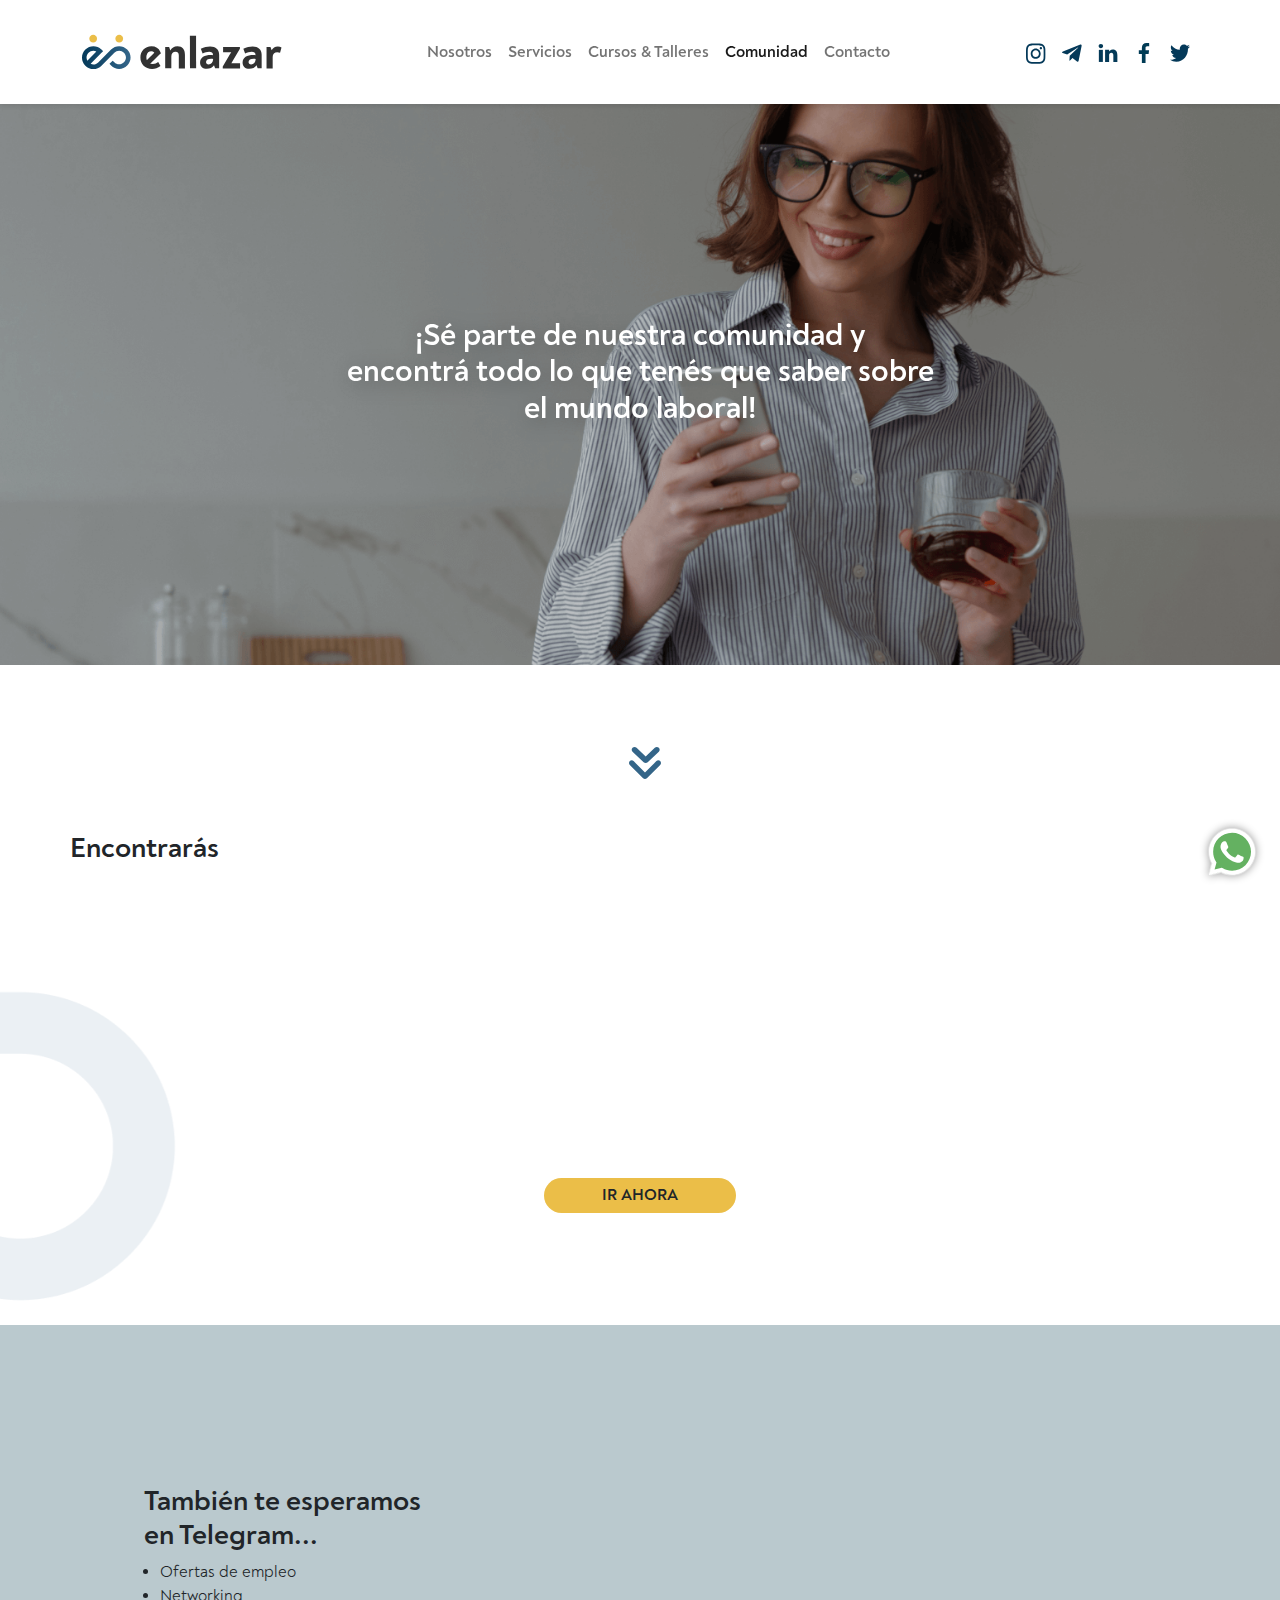
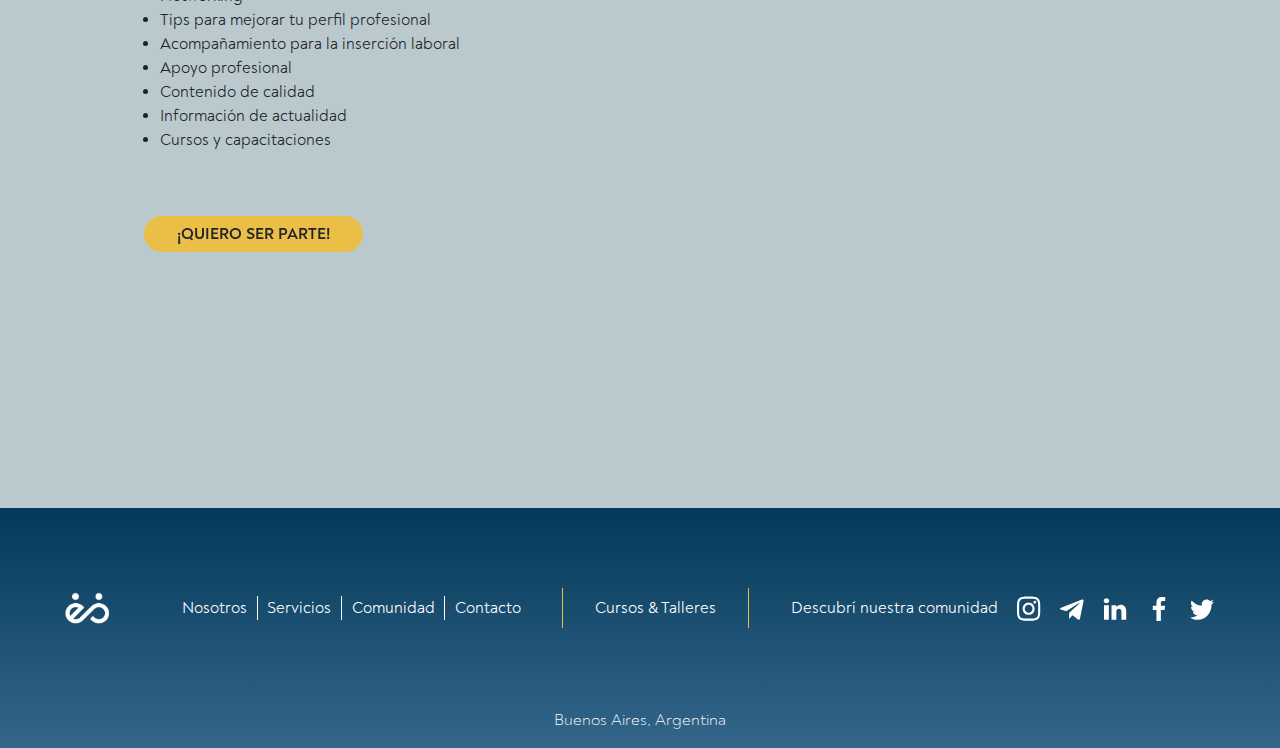
==== commit 372b49a4: "cambio logo, agregado de cards, subtitulo empresas" ====
--- a/pages/comunidad.html
+++ b/pages/comunidad.html
@@ -51,7 +51,7 @@
     <nav class="navbar navbar-custom navbar-expand-lg navbar-light fixed-top">
         <div class="container">
             <a class="navbar-brand" href="../index.html">
-                <img src="../assets/images/Logo-Enlazar-fin-de-año-100x50px.gif" alt="Logo" width="100" height="50">
+                <img src="../assets/images/logo-enlazar.svg" alt="Logo" width="200" height="50">
             </a>
             <button class="navbar-toggler" type="button" data-bs-toggle="collapse"
                 data-bs-target="#navbarSupportedContent" aria-controls="navbarSupportedContent" aria-expanded="false"
--- a/css/styles-custom.css
+++ b/css/styles-custom.css
@@ -1251,7 +1251,7 @@
 .header-subtitle__empresas{
   font-size: 1.5rem;
   color: var(--blanco);
-  padding-top: 1rem;
+  margin-bottom: 3rem;
   text-align: center;
 }
 /* -----Fin Header----- */
@@ -1260,7 +1260,7 @@
 /* ---Navbar--- */
 @media screen and (max-width: 975px) {
   .navbar-brand img {
-    width: 150px;
+    width: 100px;
   }
 }
 /* ---Boton al Top--- */
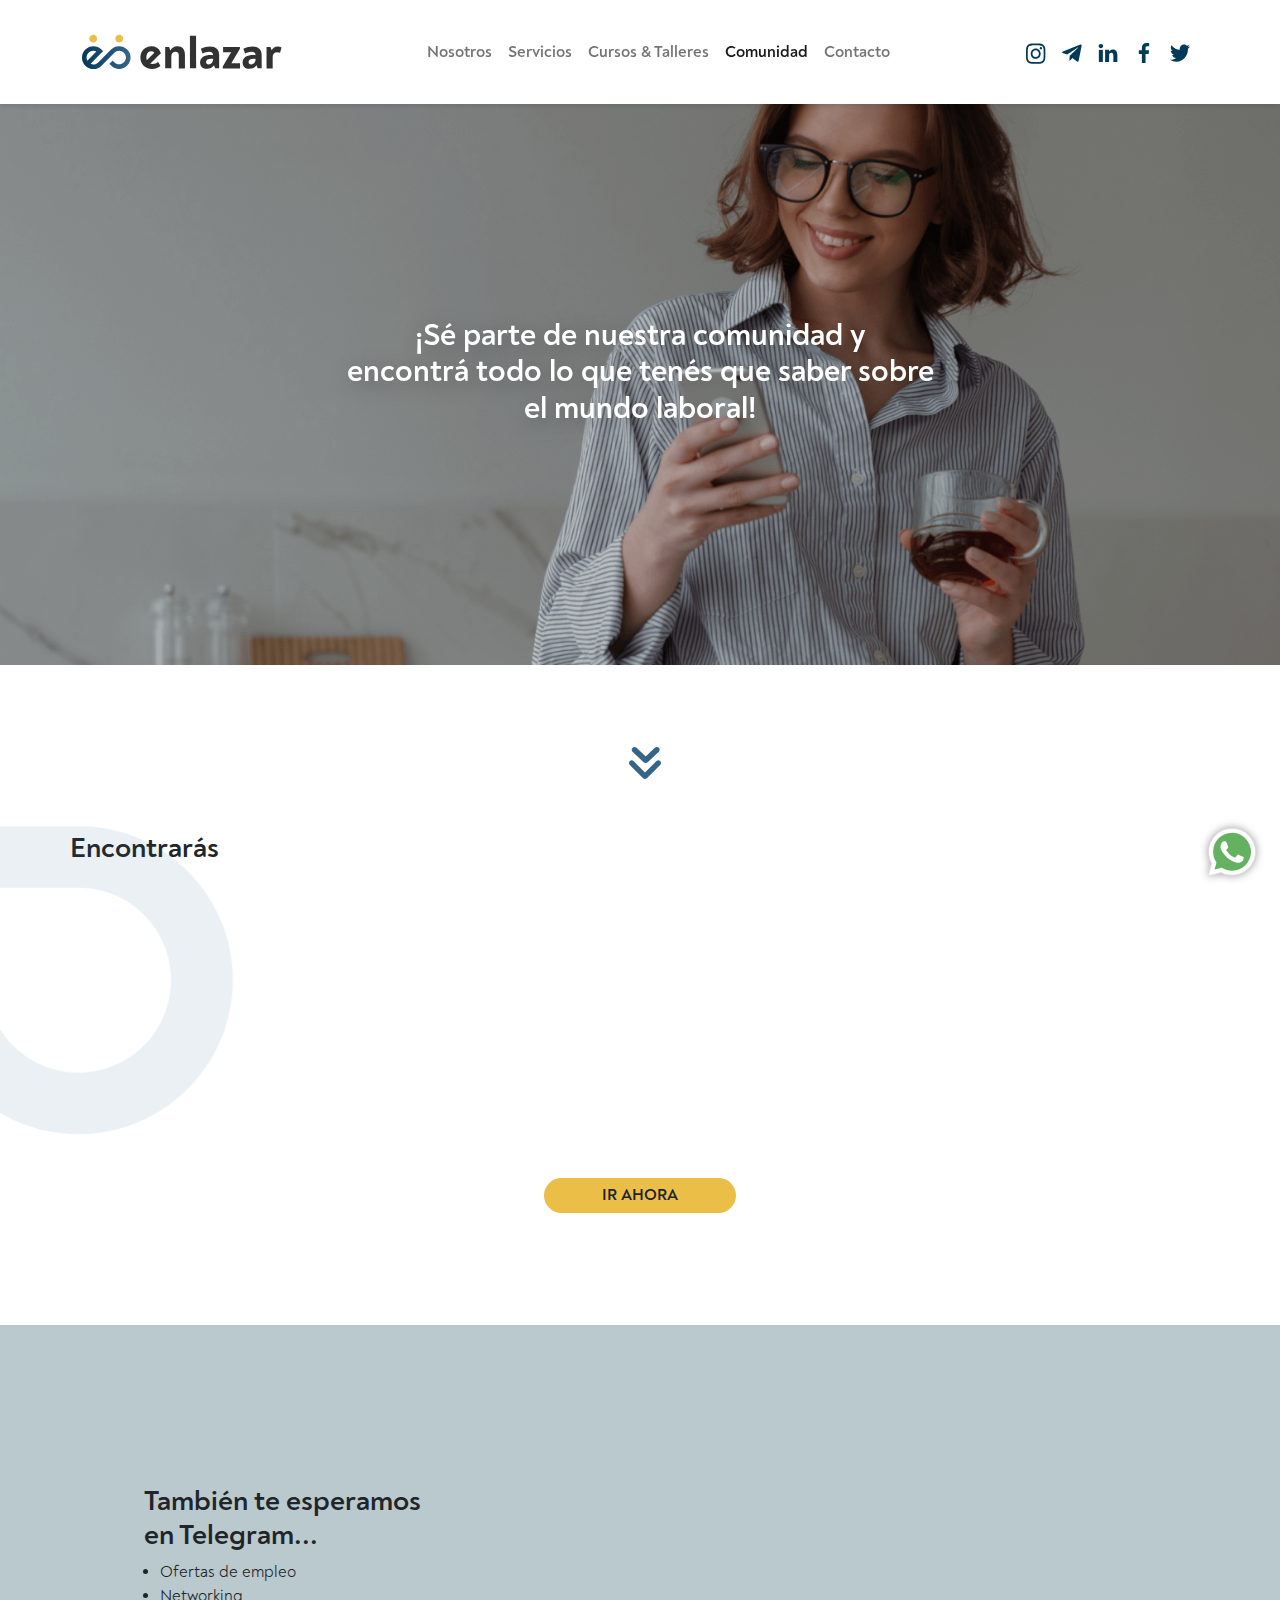
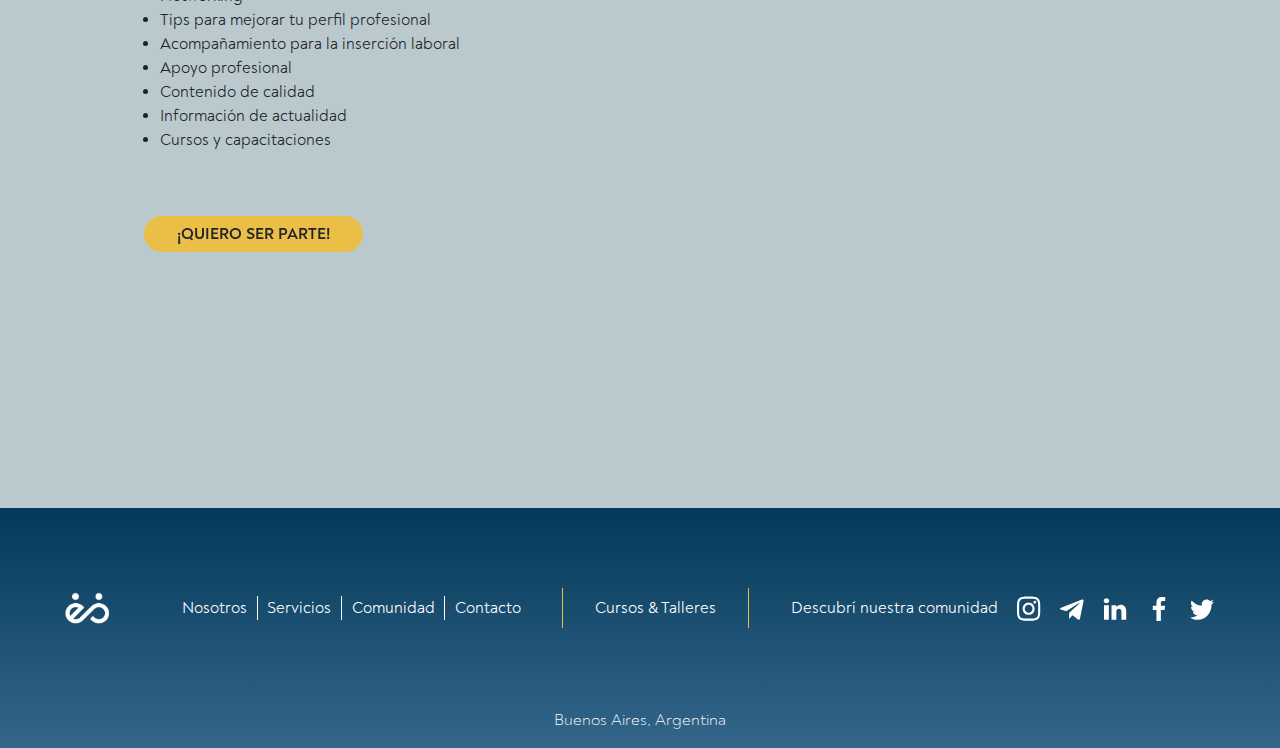
==== commit 31561be0: "arreglo de las "e" en comunidad e inicio" ====
--- a/pages/comunidad.html
+++ b/pages/comunidad.html
@@ -157,8 +157,8 @@
         </div>
         <a href="https://www.instagram.com/consultora.enlazar/" target="_blank" class="button-card btn btn-ir-ahora">ir
             ahora</a>
-        <img class="letter-e-image__comunity" src="../assets/images/letra-e-comunity.png" alt="Logo Enlazar">
     </section>
+    <img class="letter-e-image__comunity" src="../assets/images/letra-e-comunity.png" alt="Logo Enlazar">
 
     <!-- Seccion de Telegram -->
     <section class="section-telegram__container container-fluid">
--- a/css/styles-custom.css
+++ b/css/styles-custom.css
@@ -134,6 +134,7 @@
 /* -----Inicio Seccion CONOCE NUESTROS SERVICIOS----- */
 .container-conoce-nuestros-servicios {
   background-color: var(--azul-claro);
+  position: relative;
 }
 .conocenos {
   padding-top: 10rem;
@@ -168,13 +169,13 @@
 .letter-e-image__nuestros-servicios {
   position: absolute;
   width: 17rem;
-  top: 83rem;
+  top: -12rem;
   right: 0;
 }
 .letter-e-dos-image__nuestros-servicios {
   position: absolute;
   width: 17rem;
-  top: 106rem;
+  top: 14rem;
   left: 0;
 }
 /* -----Fin Seccion CONOCE NUESTROS SERVICIOS----- */
@@ -868,8 +869,8 @@
 .letter-e-image__comunity {
   position: absolute;
   width: 17rem;
-  top: 21em;
-  left: -8em;
+  top: 50rem;
+  left: -0;
 }
 .subheader-comunity__text {
   font-weight: bold;
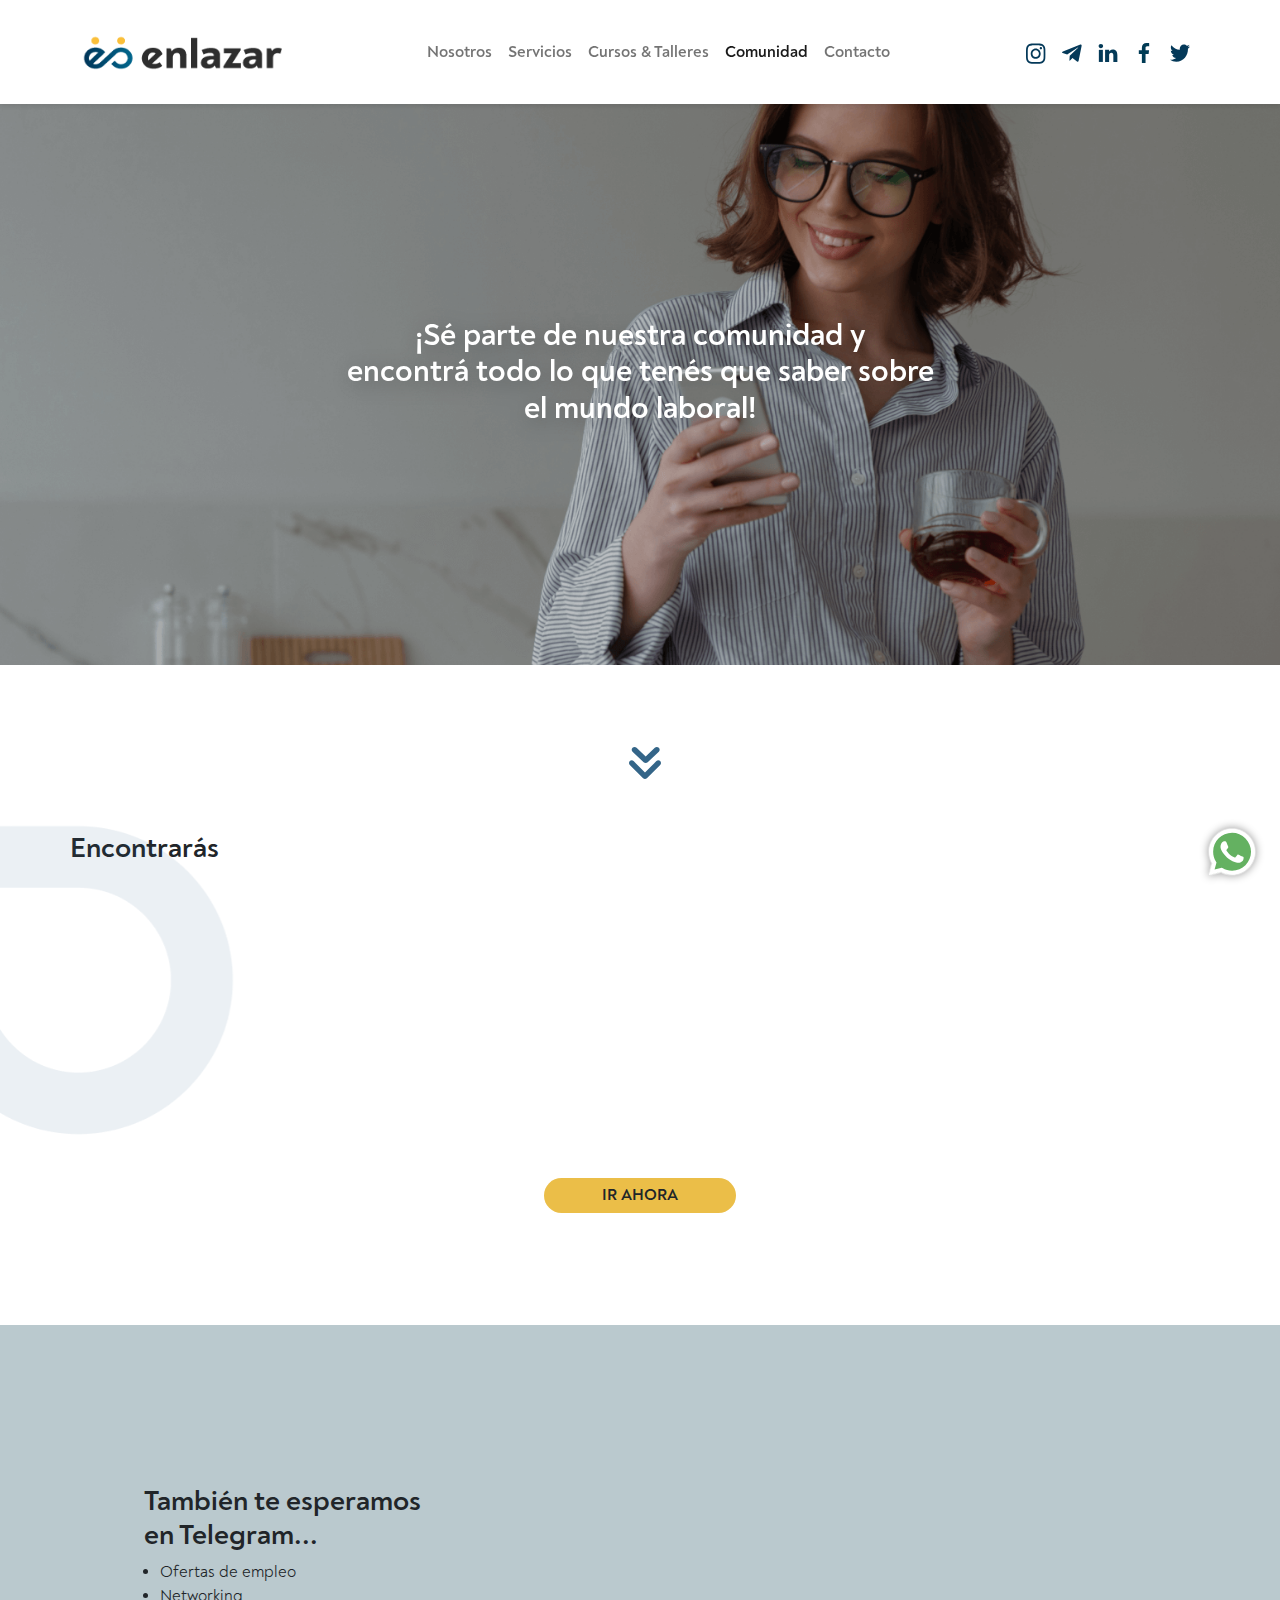
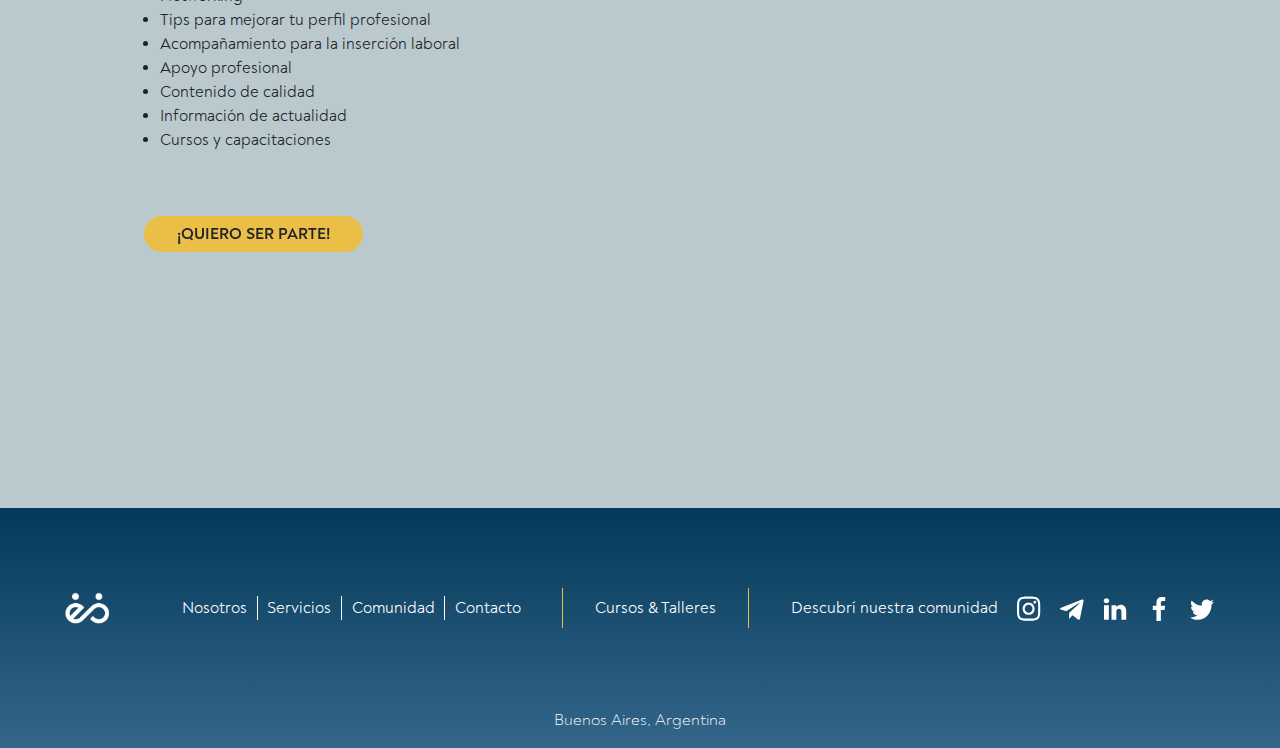
==== commit 97ce726b: "logos varios" ====
--- a/pages/comunidad.html
+++ b/pages/comunidad.html
@@ -51,7 +51,7 @@
     <nav class="navbar navbar-custom navbar-expand-lg navbar-light fixed-top">
         <div class="container">
             <a class="navbar-brand" href="../index.html">
-                <img src="../assets/images/logo-enlazar.svg" alt="Logo" width="200" height="50">
+                <img src="../assets/images/logo-enlazar-web.png" alt="Logo" width="200" height="35">
             </a>
             <button class="navbar-toggler" type="button" data-bs-toggle="collapse"
                 data-bs-target="#navbarSupportedContent" aria-controls="navbarSupportedContent" aria-expanded="false"
--- a/css/styles-custom.css
+++ b/css/styles-custom.css
@@ -29,6 +29,7 @@
   font-family: var(--fuente-principal);
   font-weight: normal;
 }
+
 
 /* ---Eliminado de los botones el focus de Bootstrap--- */
 .btn:focus {
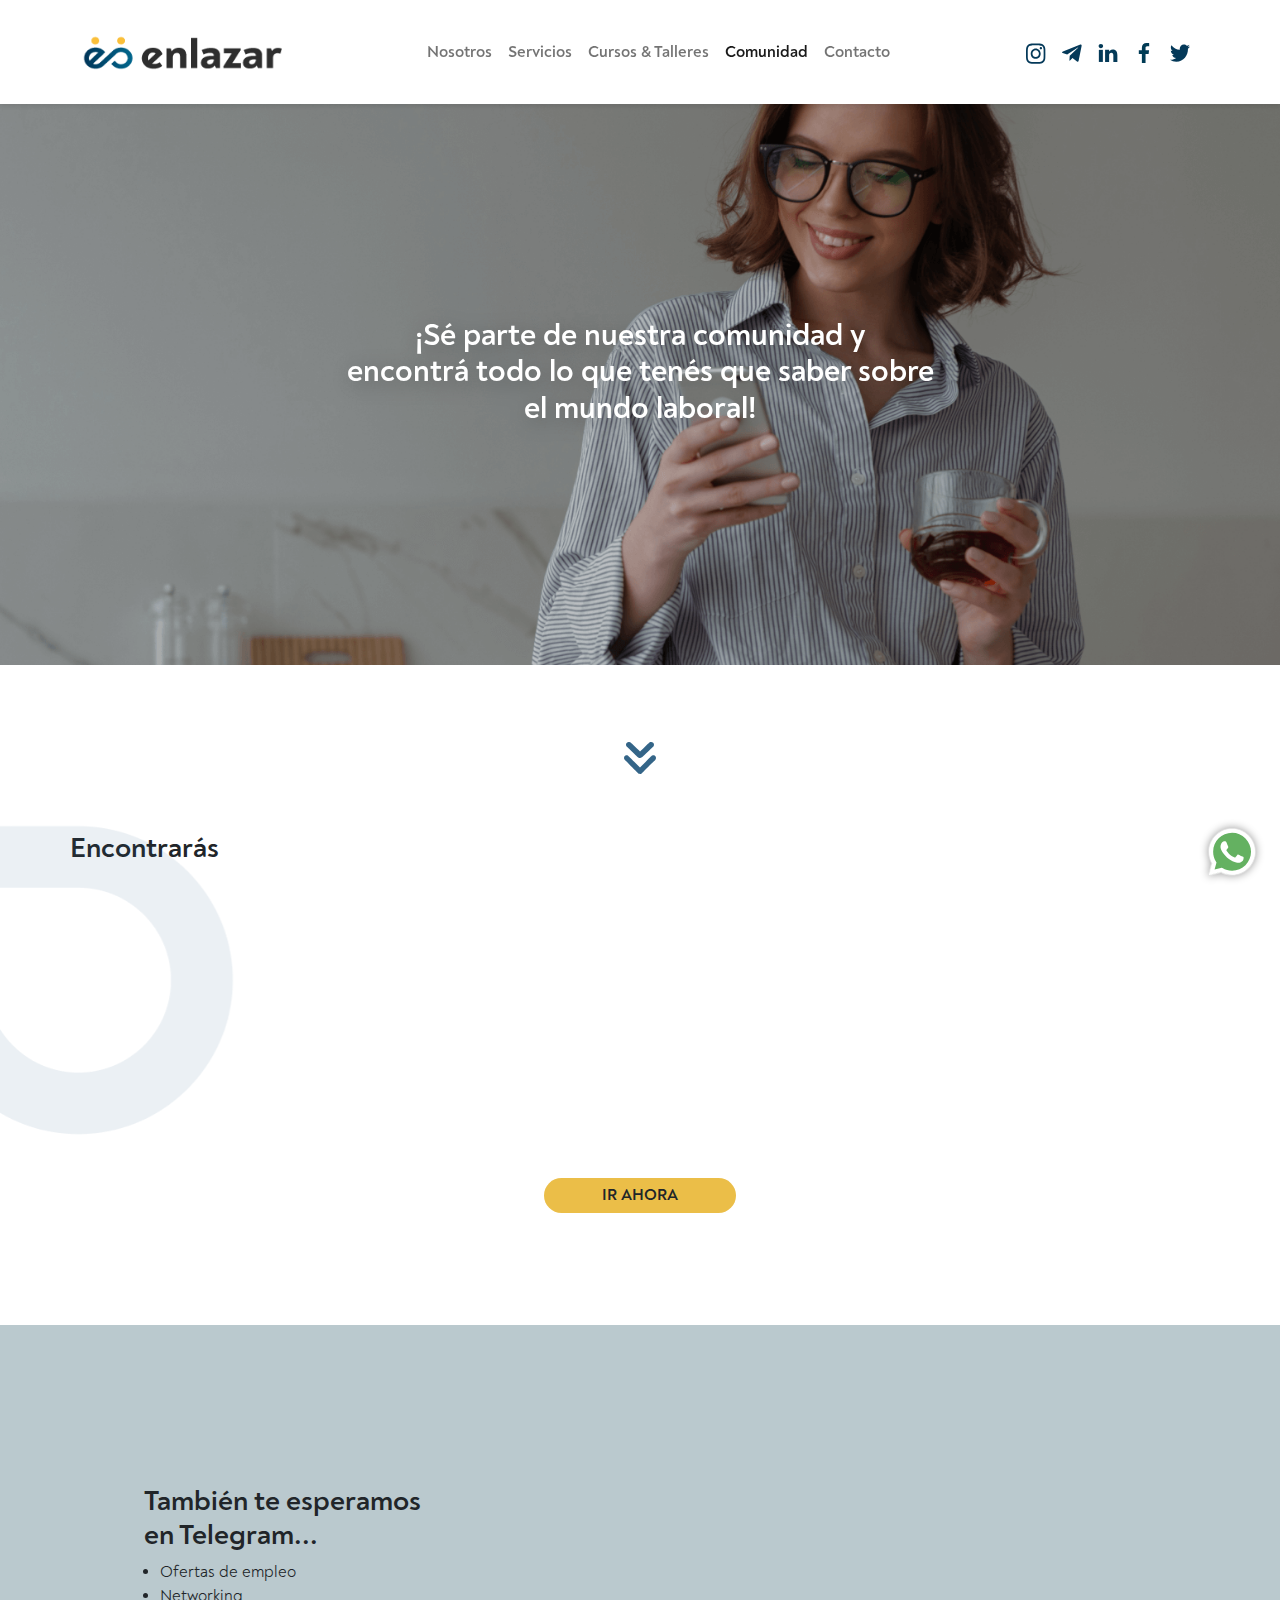
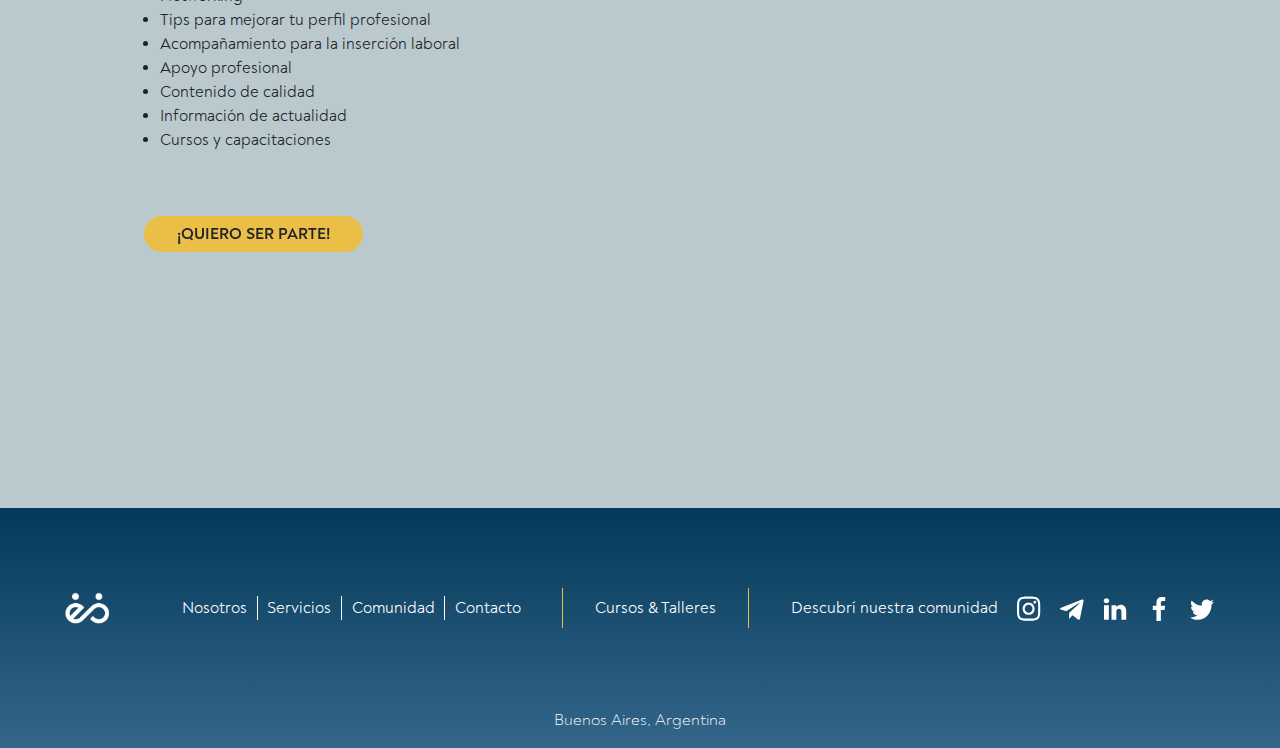
==== commit 6334c637: "cambio links redes" ====
--- a/pages/comunidad.html
+++ b/pages/comunidad.html
@@ -80,7 +80,7 @@
             <div class="collapse navbar-collapse" id="navbarSupportedContent">
                 <ul class="navbar-nav ms-auto mb-2 mb-lg-0 flex-row justify-content-evenly">
                     <li class="nav-item">
-                        <a class="nav-link" href="https://www.instagram.com/consultora.enlazar/" target="_blank"><img
+                        <a class="nav-link" href="https://www.instagram.com/enlazar.ok/" target="_blank"><img
                                 src="../assets/images/logo-instagram.svg" alt="Logo Instagram" width="20"></a>
                     </li>
                     <li class="nav-item">
@@ -88,17 +88,17 @@
                                 src="../assets/images/logo-telegram.svg" alt="Logo Telegram" width="20"></a>
                     </li>
                     <li class="nav-item">
-                        <a class="nav-link" href="https://www.linkedin.com/company/consultora-enlazar/"
+                        <a class="nav-link" href="https://www.linkedin.com/company/enlazar"
                             target="_blank"><img class="nav-link__instagram-linkedin"
                                 src="../assets/images/logo-linkedin.svg" alt="Logo Linkedin" width="20"></a>
                     </li>
                     <li class="nav-item">
-                        <a class="nav-link" href="https://www.facebook.com/Consultora.enlazar/" target="_blank"><img
+                        <a class="nav-link" href="https://www.facebook.com/enlazar.ok/" target="_blank"><img
                                 class="nav-link__instagram-linkedin" src="../assets/images/logo-facebook.svg"
                                 alt="Logo Facebook" width="20"></a>
                     </li>
                     <li class="nav-item">
-                        <a class="nav-link" href="https://twitter.com/EnlazarC" target="_blank"><img
+                        <a class="nav-link" href="https://twitter.com/Enlazar_ok" target="_blank"><img
                                 src="../assets/images/logo-twitter.svg" alt="Logo Twitter" width="20"></a>
                     </li>
                 </ul>
@@ -155,7 +155,7 @@
                 <p class="fw-bold text-center">Descuentos en nuestros Cursos & Talleres</p>
             </div>
         </div>
-        <a href="https://www.instagram.com/consultora.enlazar/" target="_blank" class="button-card btn btn-ir-ahora">ir
+        <a href="https://www.instagram.com/enlazar.ok/" target="_blank" class="button-card btn btn-ir-ahora">ir
             ahora</a>
     </section>
     <img class="letter-e-image__comunity" src="../assets/images/letra-e-comunity.png" alt="Logo Enlazar">
@@ -222,18 +222,18 @@
             <div class="footer-right">
                 <ul class="footer-right__list">
                     <li>Descubrí nuestra comunidad</li>
-                    <li><a href="https://www.instagram.com/consultora.enlazar/" target="_blank"><img
+                    <li><a href="https://www.instagram.com/enlazar.ok/" target="_blank"><img
                                 class="instagram-logo" src="../assets/images/logo-instagram.svg"
                                 alt="Logo instagram"></a></li>
                     <li><a href="https://t.me/joinchat/e8dtvJ5XB2k1MGIx" target="_blank"><img class="telegram-logo"
                                 src="../assets/images/logo-telegram.svg" alt="Logo telegram"></a></li>
-                    <li><a href="https://www.linkedin.com/company/consultora-enlazar/" target="_blank"><img
+                    <li><a href="https://www.linkedin.com/company/enlazar" target="_blank"><img
                                 class="telegram-logo" src="../assets/images/logo-linkedin.svg" alt="Logo Linkedin"></a>
                     </li>
-                    <li><a href="https://www.facebook.com/Consultora.enlazar/" target="_blank"><img
+                    <li><a href="https://www.facebook.com/enlazar.ok/" target="_blank"><img
                                 class="telegram-logo" src="../assets/images/logo-facebook.svg" alt="Logo Facebook"></a>
                     </li>
-                    <li><a href="https://twitter.com/EnlazarC" target="_blank"><img class="twitter-logo"
+                    <li><a href="https://twitter.com/Enlazar_ok" target="_blank"><img class="twitter-logo"
                                 src="../assets/images/logo-twitter.svg" alt="Logo twitter"></a></li>
                 </ul>
             </div>
--- a/css/styles-custom.css
+++ b/css/styles-custom.css
@@ -419,6 +419,24 @@
 /* -----Fin Navbar----- */
 
 /* -----Inicio Header----- */
+.campus-button{
+  align-self: center;
+}
+.parrafo-accede{
+  font-weight: bold;
+  margin-bottom: 0;
+}
+.parrafo-proba{
+  font-weight: bold;
+  color: var(--azul-medio);
+  margin-bottom: 2rem;
+}
+.parrafo-camino span{
+  font-weight: bold;
+}
+.header-campus{
+  margin-top: 8rem;
+}
 .header-image {
   display: flex;
   align-items: center;
@@ -453,7 +471,7 @@
   /* max-height: 340px; */
   display: flex;
   flex-direction: column;
-  padding-bottom: 2rem;
+  padding-bottom: 4rem;
 }
 .subheader-text {
   font-weight: normal;
@@ -463,14 +481,39 @@
 .subheader-text span {
   font-weight: bold;
 }
+
+/* Imagen flecha con animacion */
 .subheader-image {
   align-self: center;
   padding-bottom: 10px;
   width: 2rem;
-  transform: rotate(90deg);
-  filter: invert(31%) sepia(68%) saturate(409%) hue-rotate(162deg)
-    brightness(98%) contrast(89%);
-}
+  
+  filter: invert(31%) sepia(68%) saturate(409%) hue-rotate(162deg) brightness(98%) contrast(89%);
+  -webkit-animation: slide-bottom 2s ease infinite both;
+	        animation: slide-bottom 2s ease infinite both;
+}
+@-webkit-keyframes slide-bottom {
+  0% {
+    -webkit-transform: translateY(0);
+            transform: translateY(0);
+  }
+  100% {
+    -webkit-transform: translateY(40px);
+            transform: translateY(40px);
+  }
+}
+@keyframes slide-bottom {
+  0% {
+    -webkit-transform: translateY(0);
+            transform: translateY(0);
+  }
+  100% {
+    -webkit-transform: translateY(40px);
+            transform: translateY(40px);
+  }
+}
+/* Imagen flecha con animacion */
+
 .letter-e-image {
   position: absolute;
   width: 17rem;
@@ -482,7 +525,7 @@
 /* -----Inicio Seccion CARDS de cursos----- */
 .section-cards__container {
   background-color: var(--azul-claro);
-  padding-top: 10rem;
+  padding-top: 8rem;
   padding-bottom: 7rem;
 }
 .card-webinars{
@@ -587,6 +630,88 @@
   height: 2rem;
 }
 /* -----Fin Seccion CARDS de cursos----- */
+
+/* Inicio seccion cursos y capacitaciones Somos Mas */
+.seccion_somosMas{
+  background-color: #34668A;
+  padding: 8rem 0;
+}
+.gifSomosMas{
+  padding-bottom: 2.5rem;
+}
+.textoContador{
+  font-weight: bold;
+  color: white;
+  text-align: center;
+  margin-bottom: 0;
+}
+.titulo_somosMas{
+  color: #EBBE48;
+  font-size: 1.7rem;
+  font-weight: bold;
+  margin-bottom: 0;
+  padding: 0px 10px 4px 40px;
+}
+.subtitulo_somosMas{
+  color: white;
+  font-size: 1.3rem;
+  font-weight: 500;
+  padding-left: 40px;
+}
+.contador_somosMas{
+  width: 100%;
+ 
+}
+/* Fin seccion cursos y capacitaciones Somos Mas */
+
+.container-card_planAnual {
+  
+    display: flex;
+    align-items: center;
+    margin-left: 350px;
+    
+    max-width: 650px;
+    box-shadow: 4px 4px 10px rgb(0 0 0 / 25%);
+    border-radius: 20px;
+    overflow: hidden;
+    transition: ease-in-out 0.5s;
+    
+  }
+.titulo__Plan{
+  margin: 30px;
+  padding-left: 20px;
+  
+  
+}
+.card__containerImage {
+  height: 350px;
+  background-color: var(--azul-claro);
+}
+.card__image {
+  width: 7em;
+  height: auto;
+  margin: 0 2em;
+  padding-top: 120px;
+}
+.card__containerImage_amigo {
+  height: 350px;
+  background-color: var(--amarillo);
+}
+.card__image_amigo {
+  width: 7em;
+  height: auto;
+  margin: 0 2em;
+  padding-top: 120px;
+}
+.card__title {
+  font-size: 1.1rem;
+  font-weight: bold;
+  padding: 2rem 0 0.6rem 1rem;
+  margin-bottom: 0;
+  color:  #34668A;
+  
+}
+
 
 /* -----Inicio Footer----- */
 .footer {
@@ -1262,7 +1387,8 @@
 /* ---Navbar--- */
 @media screen and (max-width: 975px) {
   .navbar-brand img {
-    width: 100px;
+    width: 115px;
+    height: 25px;
   }
 }
 /* ---Boton al Top--- */
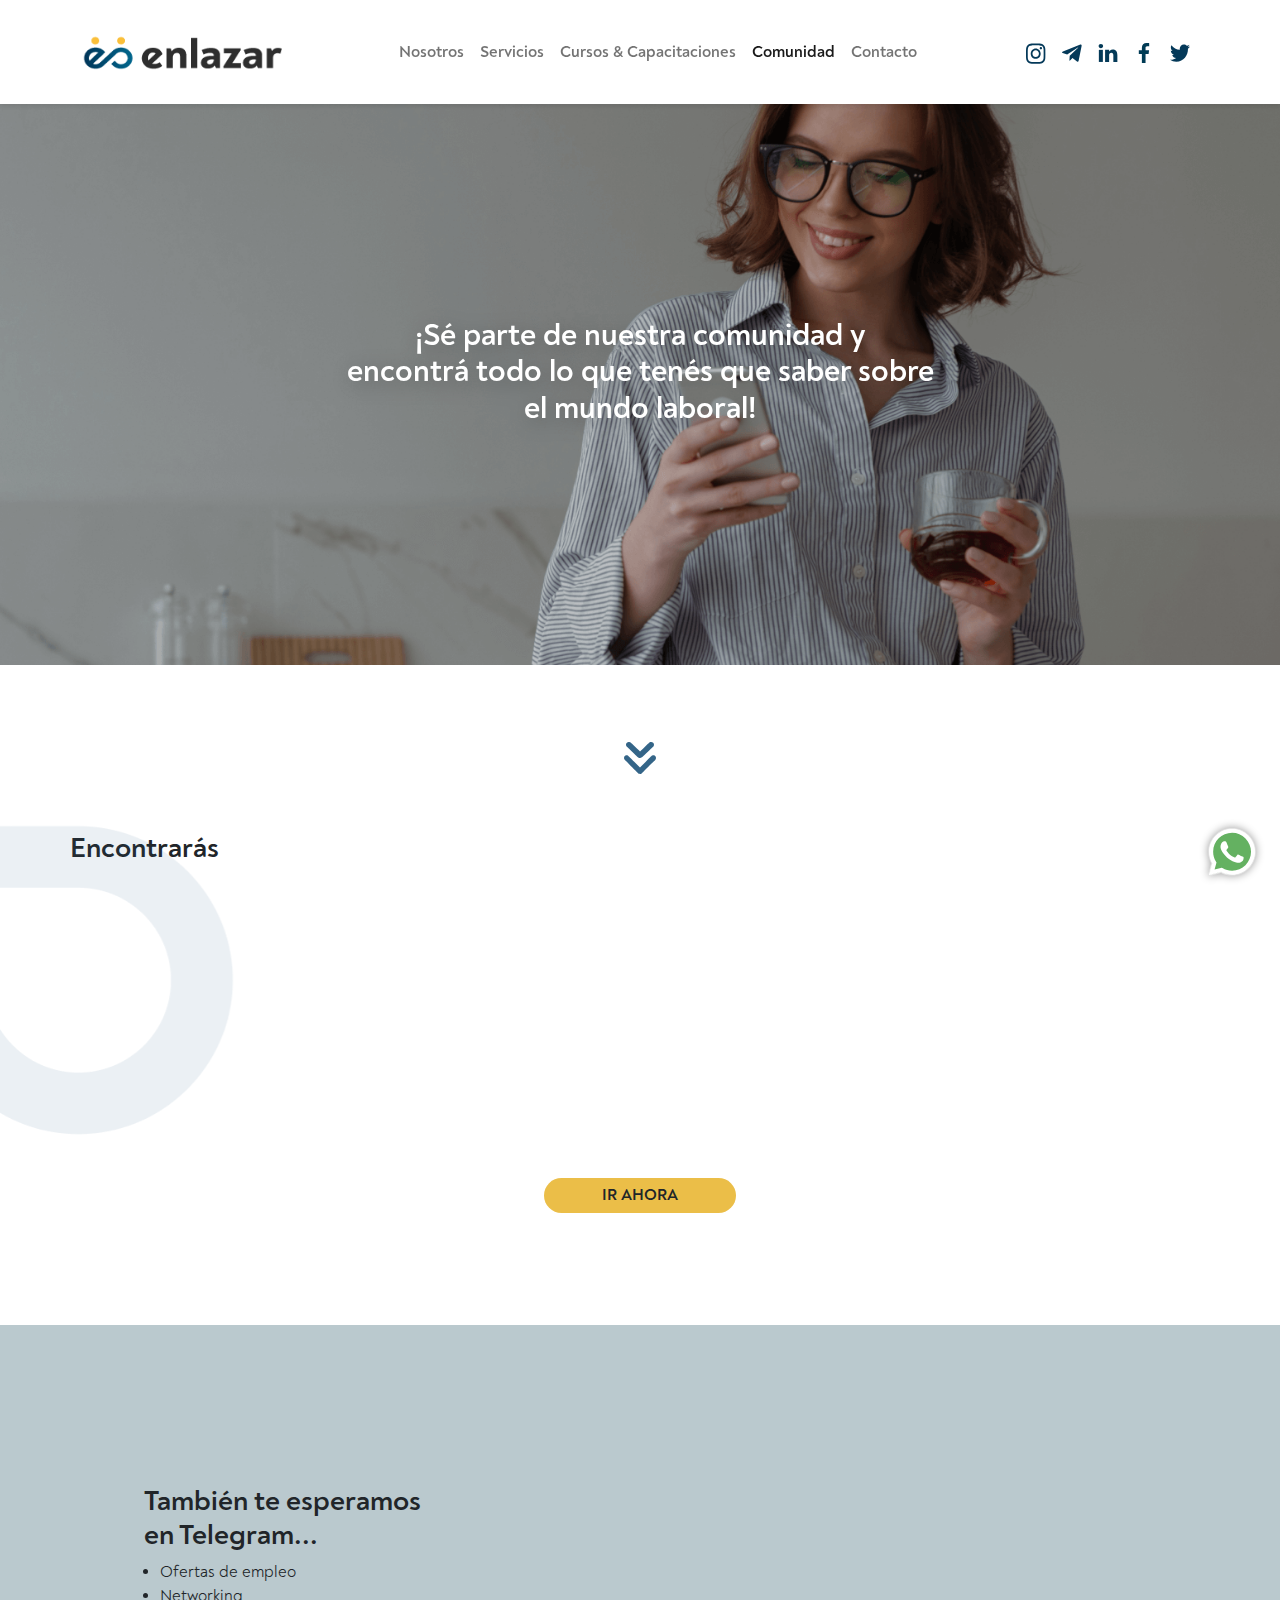
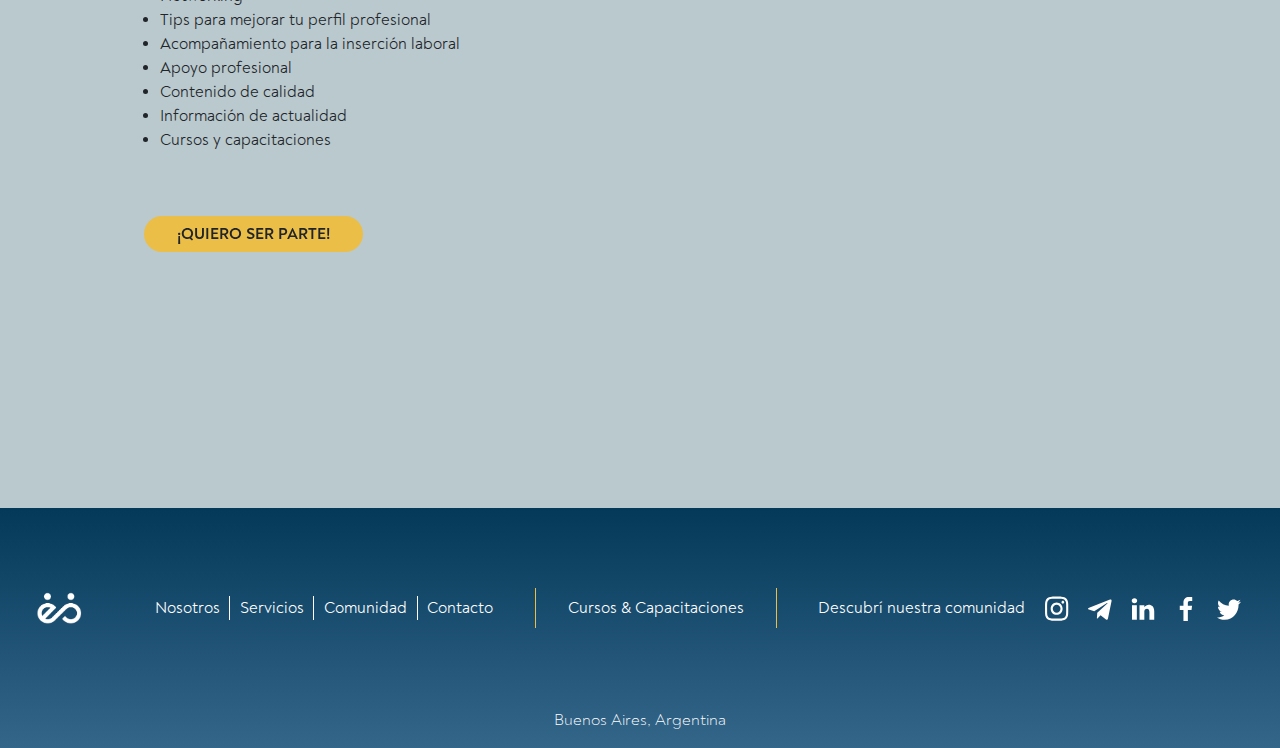
==== commit 1b2f2226: "cambios nombres links" ====
--- a/pages/comunidad.html
+++ b/pages/comunidad.html
@@ -67,7 +67,7 @@
                         <a class="nav-link" href="servicios.html">Servicios</a>
                     </li>
                     <li class="nav-item py-3">
-                        <a class="nav-link" href="cursos-talleres.html">Cursos & Talleres</a>
+                        <a class="nav-link" href="cursos-capacitaciones.html">Cursos & Capacitaciones</a>
                     </li>
                     <li class="nav-item py-3 active-navbar-custom">
                         <a class="nav-link active" href="comunidad.html">Comunidad</a>
@@ -216,7 +216,7 @@
             </div>
             <div class="footer-middle">
                 <ul class="footer-middle__list">
-                    <li><a href="cursos-talleres.html">Cursos & Talleres</a></li>
+                    <li><a href="cursos-capacitaciones.html">Cursos & Capacitaciones</a></li>
                 </ul>
             </div>
             <div class="footer-right">
--- a/css/styles-custom.css
+++ b/css/styles-custom.css
@@ -12,6 +12,11 @@
   font-family: "Noah Text";
   src: url("../assets/fonts/noah-text-light-300.woff");
   font-weight: 300;
+}
+@font-face {
+  font-family: "Noah Text";
+  src: url("../assets/fonts/Noah\ Text\ Heavy.otf");
+  font-weight: 800;
 }
 
 /* -----VARIABLES----- */
@@ -639,6 +644,14 @@
 .gifSomosMas{
   padding-bottom: 2.5rem;
 }
+.margen{
+  
+    margin-bottom: 1px;
+
+}
+.subtituloActualizamos{
+  font-size: 22px;
+}
 .textoContador{
   font-weight: bold;
   color: white;
@@ -647,16 +660,16 @@
 }
 .titulo_somosMas{
   color: #EBBE48;
-  font-size: 1.7rem;
+  font-size: 24px;
   font-weight: bold;
   margin-bottom: 0;
-  padding: 0px 10px 4px 40px;
+  padding: 0px 0px 0px 5rem;
 }
 .subtitulo_somosMas{
   color: white;
-  font-size: 1.3rem;
+  font-size: 20px;
   font-weight: 500;
-  padding-left: 40px;
+  padding-left: 5rem;
 }
 .contador_somosMas{
   width: 100%;
@@ -664,13 +677,30 @@
 }
 /* Fin seccion cursos y capacitaciones Somos Mas */
 
+.Contenedor__cards{
+  display: flex;
+ align-items: center;
+ justify-items: center;
+  flex-direction: column;
+  margin-bottom: 6rem;
+}
+.efecto {
+  box-shadow: 4px 4px 10px rgba(0, 0, 0, 0.25);
+  border-radius: 1rem;
+  overflow: hidden;
+  border: none;
+  position: relative;
+  transition: ease-in-out 0.4s;
+}
+.efecto:hover {
+  transform: scale(1.02);
+  opacity: 0.9;
+}
 .container-card_planAnual {
   
     display: flex;
-    align-items: center;
-    margin-left: 350px;
-    
-    max-width: 650px;
+    align-items: center; 
+    width: 600px;
     box-shadow: 4px 4px 10px rgb(0 0 0 / 25%);
     border-radius: 20px;
     overflow: hidden;
@@ -678,40 +708,182 @@
     
   }
 .titulo__Plan{
-  margin: 30px;
-  padding-left: 20px;
-  
+  font-size: 24px;
+  font-weight: bold;
+  margin-bottom: 0;
+  padding: 0px 0 6rem 5rem;
+  padding-top: 8rem;
   
 }
 .card__containerImage {
-  height: 350px;
+  height: 360px;
   background-color: var(--azul-claro);
+  display: flex;
+  align-items: center;
 }
 .card__image {
   width: 7em;
   height: auto;
   margin: 0 2em;
-  padding-top: 120px;
+ 
 }
 .card__containerImage_amigo {
-  height: 350px;
+  height: 360px;
   background-color: var(--amarillo);
+  display: flex;
+  align-items: center;
 }
 .card__image_amigo {
   width: 7em;
   height: auto;
   margin: 0 2em;
-  padding-top: 120px;
+  
 }
 .card__title {
-  font-size: 1.1rem;
-  font-weight: bold;
+  font-size: 1.6rem;
+  font-weight: 800;
   padding: 2rem 0 0.6rem 1rem;
   margin-bottom: 0;
   color:  #34668A;
   
 }
-
+.tachado{
+  font-weight: bold;
+  position: relative;
+}
+.tachado::after{
+  content: "";
+  display: block;
+  height: 4px;
+  width: 85px;
+  position: absolute;
+  top: 10px;
+  left: 0;
+  transform: rotate(-10deg);
+  background-color: var(--amarillo);
+}
+.descuento_30000{
+  font-size: 1.9rem;
+  font-weight: 800;
+}
+.contenido__card{
+  font-size: 16px;
+  font-family: "Noah Text";
+  padding: 1rem 1rem;
+}
+.contenido__card__regalar{
+  font-size: 16px;
+  font-family: "Noah Text";
+  padding: 1rem 1rem;
+  margin-bottom: 3rem;
+}
+.mb-55{
+  margin-bottom: 3rem!important;
+}
+
+.enlazar-plus__text{
+  padding: 0 6rem;
+}
+
+.medio-pago{
+  align-self: flex-start;
+  margin-bottom: 1rem;
+}
+.medio-pago label{
+  padding-right: 1rem;
+}
+
+
+/* -----Inicio Media Qeries Cursos y capacitaciones----- */
+@media screen and (max-width: 600px) {
+  .container-card_planAnual {
+    display: flex;
+    flex-direction: column;
+    align-items: center;
+    width: 80%;
+    box-shadow: 4px 4px 10px rgb(0 0 0 / 25%);
+    border-radius: 20px;
+    overflow: hidden;
+    transition: ease-in-out 0.5s;
+}
+  .card__containerImage {
+    padding: 0rem 8rem;
+    height: 8rem;
+    background-color: var(--azul-claro);
+    display: flex;
+    align-items: center;
+}
+  .img__plan-anual,
+  .card__image_amigo{
+    width: 5em;
+}
+  .card__containerImage_amigo{
+    height: 8rem;
+    padding: 0rem 8rem;
+  }
+  .seccion_somosMas {
+    background-color: #34668A;
+    padding: 4rem 0;
+}
+.section-cards__container {
+  background-color: var(--azul-claro);
+  padding-top: 4rem;
+  padding-bottom: 4rem;
+}
+.medio-pago{
+  display: flex;
+  flex-direction: column;
+}
+  
+
+}
+@media screen and (max-width: 500px) {
+.header-campus {
+  margin-top: 2rem;
+}
+.titulo-cards-mobile{
+  font-size: 22px;
+}
+.titulo_somosMas {
+  color: #EBBE48;
+  font-size: 22px;
+  font-weight: bold;
+  margin-bottom: 0;
+  padding: 0px 0px 0px 2rem;
+}
+.subtitulo_somosMas {
+  color: white;
+  font-size: 18px;
+  font-weight: 500;
+  padding-left: 2rem;
+}
+.titulo__Plan {
+  font-size: 22px;
+  font-weight: bold;
+  margin-bottom: 0;
+  padding: 0px 0 4rem 2rem;
+  padding-top: 4rem;
+}
+.subtituloActualizamos{
+  font-size: 16px;
+}
+.mb-5 {
+  margin-bottom: 3rem!important;
+}
+.section-cards__container {
+  background-color: var(--azul-claro);
+  padding-top: 4rem;
+  padding-bottom: 4rem !important;
+}
+
+}
+@media screen and (max-width: 400px) {
+  .section-cards__container {
+    background-color: var(--azul-claro);
+    padding-top: 4rem;
+    padding-bottom: 4rem !important;
+  }
+}
 
 /* -----Inicio Footer----- */
 .footer {
@@ -1387,7 +1559,7 @@
 /* ---Navbar--- */
 @media screen and (max-width: 975px) {
   .navbar-brand img {
-    width: 115px;
+    width: 100px;
     height: 25px;
   }
 }
@@ -1448,6 +1620,9 @@
     height: 30vh;
     position: static;
     top: 0;
+  }
+  .subheader-container.subheader-cyc{
+    padding-top: 2rem;
   }
   .subheader-container{
     padding-bottom: 4rem
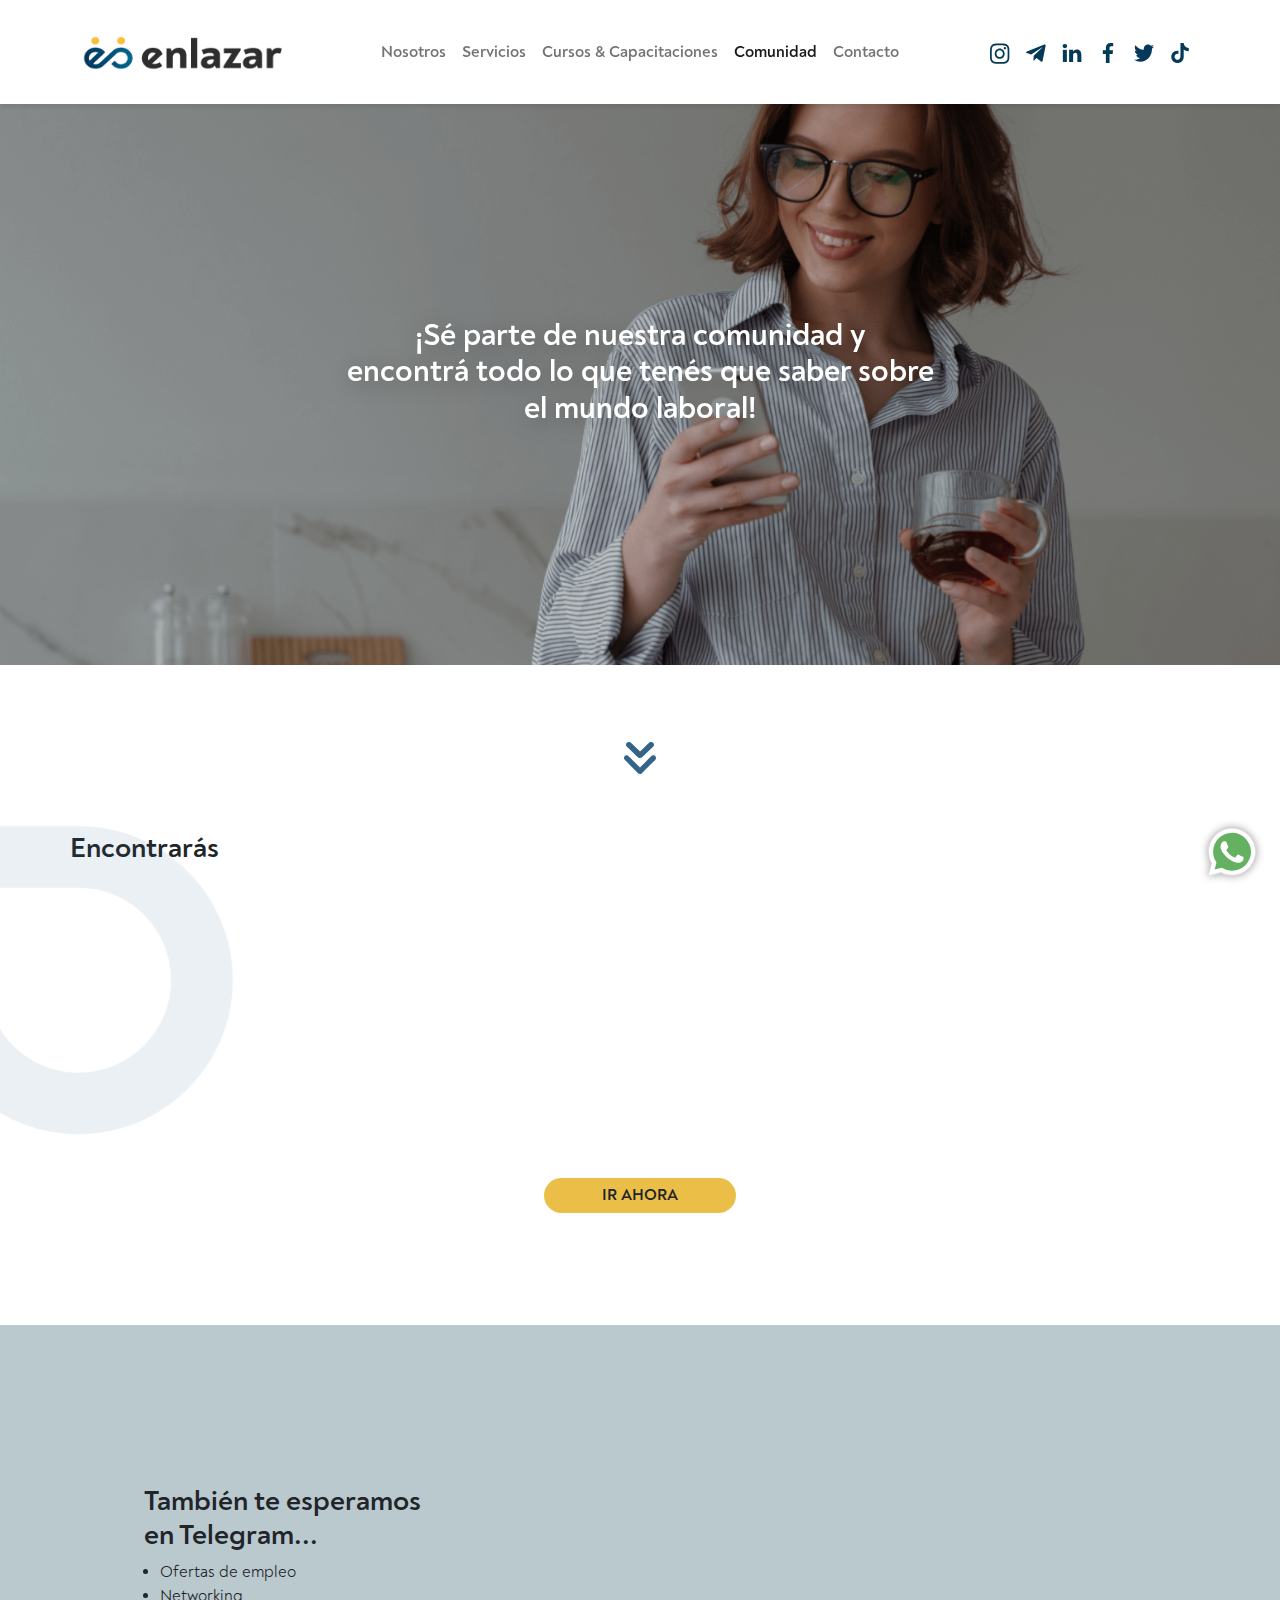
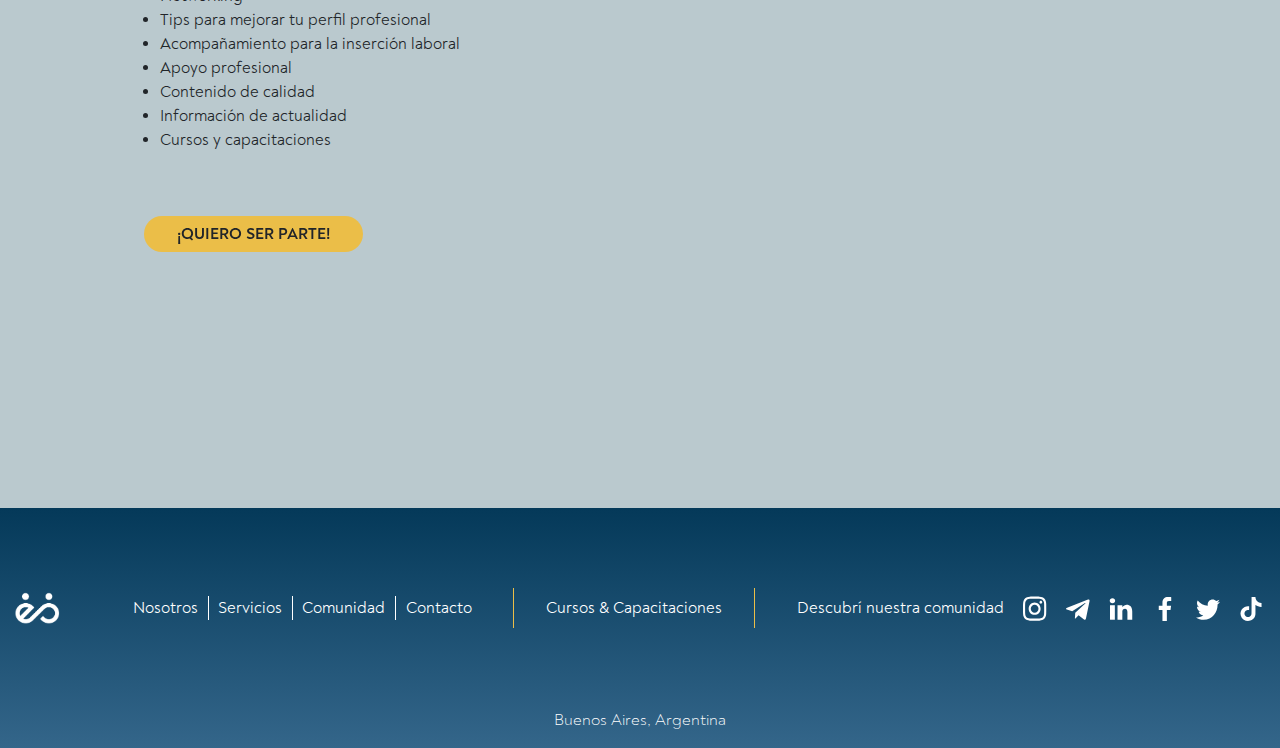
==== commit a4564db5: "tiktok added" ====
--- a/pages/comunidad.html
+++ b/pages/comunidad.html
@@ -101,6 +101,10 @@
                         <a class="nav-link" href="https://twitter.com/Enlazar_ok" target="_blank"><img
                                 src="../assets/images/logo-twitter.svg" alt="Logo Twitter" width="20"></a>
                     </li>
+                    <li class="nav-item">
+                        <a class="nav-link" href="https://www.tiktok.com/@enlazar.ok" target="_blank"><img class="nav-link__instagram-linkedin"
+                            src="../assets/images/logo-tiktok.svg" alt="Logo Tiktok" width="20"></a>
+                    </li>
                 </ul>
             </div>
         </div>
@@ -235,6 +239,8 @@
                     </li>
                     <li><a href="https://twitter.com/Enlazar_ok" target="_blank"><img class="twitter-logo"
                                 src="../assets/images/logo-twitter.svg" alt="Logo twitter"></a></li>
+                                <li><a href="https://www.tiktok.com/@enlazar.ok" target="_blank"><img class="twitter-logo"
+                                    src="../assets/images/logo-tiktok.svg" alt="Logo Tiktok"></a></li>
                 </ul>
             </div>
             <div class="footer-logo-mobile d-none">
--- a/css/styles-custom.css
+++ b/css/styles-custom.css
@@ -33,6 +33,44 @@
 * {
   font-family: var(--fuente-principal);
   font-weight: normal;
+}
+
+/* CONTADOR CAMPUS --> ELIMINAR cuando el campus comience */
+.countdown-section{
+  height: 100vh;
+  display: flex;
+  align-items: center;
+  justify-content: center;
+  flex-direction: column;
+  background-color: var(--azul-claro);
+}
+.title-countdown{
+  color: var(--azul-oscuro);
+  text-align: center;
+  font-weight: bold;
+  text-transform: uppercase;
+  margin-bottom: 3rem;
+}
+.countdown{
+  display: flex;
+  align-items: center;
+  text-align: center;
+  justify-content: center;
+  gap: 4rem;
+}
+.time h2{
+  font-size: 4rem;
+}
+.time small{
+  font-size: 1.2rem;
+}
+@media screen and (max-width:500px) {
+  .countdown{
+    flex-direction: column;
+  }
+  .countdown-section {
+    height: 100%;
+}
 }
 
 
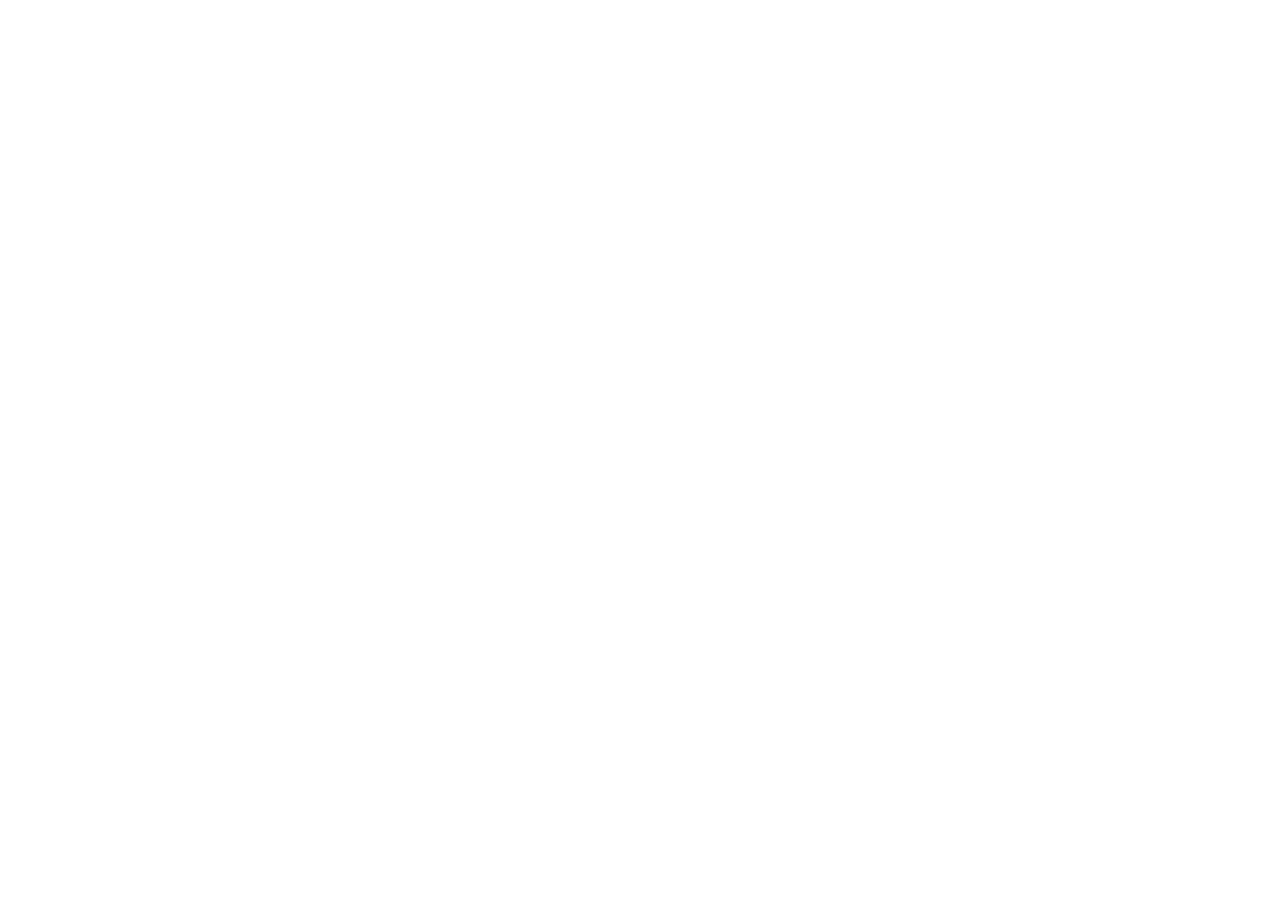
==== commit d1f6eb10: "fix redireccionamiento de las distintas secciones, fix SEO" ====
--- a/pages/comunidad.html
+++ b/pages/comunidad.html
@@ -1,268 +1,484 @@
 <!DOCTYPE html>
 <html lang="es">
-
-<head>
+  <head>
     <!-- METAS -->
-    <meta charset="UTF-8">
-    <meta http-equiv="X-UA-Compatible" content="IE=edge">
-    <meta name="viewport" content="width=device-width, initial-scale=1.0, user-scalable=no">
-    <meta name="author" content="Consultora Enlazar">
-    <meta name="description" content="Consultora Enlazar - Sumate a nuestra comunidad">
-    <meta name="keywords"
-        content=" Recursos humanos, psicologia, psicología laboral, consultora enlazar, enlazar, consultoría, relaciones laborales, trabajo, educación, capital humano, talento, cursos, cursos online, capacitaciones, webinars gratuitos, curriculum, revisión de cv, empleabilidad, orientación vocacional, calidad de trabajo, comunidad, encontrar empleo, desarrollo profesional, reclutamiento, selección de personal, recruiting, coaching, acompañamiento personalizado, asesorías, recursos gratis, consultas, cosching, experiencia laboral, ">
+    <meta charset="UTF-8" />
+    <meta http-equiv="X-UA-Compatible" content="IE=edge" />
+    <meta
+      name="viewport"
+      content="width=device-width, initial-scale=1.0, user-scalable=no"
+    />
+    <meta name="robots" content="noindex" />
+    <meta name="author" content="Consultora Enlazar" />
+    <meta
+      name="description"
+      content="Consultora Enlazar - Sumate a nuestra comunidad"
+    />
+    <meta
+      name="keywords"
+      content=" Recursos humanos, psicologia, psicología laboral, consultora enlazar, enlazar, consultoría, relaciones laborales, trabajo, educación, capital humano, talento, cursos, cursos online, capacitaciones, webinars gratuitos, curriculum, revisión de cv, empleabilidad, orientación vocacional, calidad de trabajo, comunidad, encontrar empleo, desarrollo profesional, reclutamiento, selección de personal, recruiting, coaching, acompañamiento personalizado, asesorías, recursos gratis, consultas, cosching, experiencia laboral, "
+    />
     <title>Comunidad - Consultora Enlazar</title>
+
+    <script>
+      {
+        window.location.replace("https://www.consultoraenlazar.xyz/community");
+      }
+    </script>
     <!-- Global site tag (gtag.js) - Google Analytics -->
-    <script async src="https://www.googletagmanager.com/gtag/js?id=G-4FDTGJRDSN"></script>
+    <script
+      async
+      src="https://www.googletagmanager.com/gtag/js?id=G-4FDTGJRDSN"
+    ></script>
     <script>
-        window.dataLayer = window.dataLayer || [];
-        function gtag() { dataLayer.push(arguments); }
-        gtag('js', new Date());
-
-        gtag('config', 'G-4FDTGJRDSN');
+      window.dataLayer = window.dataLayer || [];
+      function gtag() {
+        dataLayer.push(arguments);
+      }
+      gtag("js", new Date());
+
+      gtag("config", "G-4FDTGJRDSN");
     </script>
     <!-- FAVICON -->
-    <link rel="apple-touch-icon" sizes="57x57" href="../assets/images/favicon/apple-icon-57x57.png">
-    <link rel="apple-touch-icon" sizes="60x60" href="../assets/images/favicon/apple-icon-60x60.png">
-    <link rel="apple-touch-icon" sizes="72x72" href="../assets/images/favicon/apple-icon-72x72.png">
-    <link rel="apple-touch-icon" sizes="76x76" href="../assets/images/favicon/apple-icon-76x76.png">
-    <link rel="apple-touch-icon" sizes="114x114" href="../assets/images/favicon/apple-icon-114x114.png">
-    <link rel="apple-touch-icon" sizes="120x120" href="../assets/images/favicon/apple-icon-120x120.png">
-    <link rel="apple-touch-icon" sizes="144x144" href="../assets/images/favicon/apple-icon-144x144.png">
-    <link rel="apple-touch-icon" sizes="152x152" href="../assets/images/favicon/apple-icon-152x152.png">
-    <link rel="apple-touch-icon" sizes="180x180" href="../assets/images/favicon/apple-icon-180x180.png">
-    <link rel="icon" type="image/png" sizes="192x192" href="../assets/images/favicon/android-icon-192x192.png">
-    <link rel="icon" type="image/png" sizes="32x32" href="../assets/images/favicon/favicon-32x32.png?v=2">
-    <link rel="icon" type="image/png" sizes="96x96" href="../assets/images/favicon/favicon-96x96.png?v=2">
-    <link rel="icon" type="image/png" sizes="16x16" href="../assets/images/favicon/favicon-16x16.png?v=2">
-    <link rel="manifest" href="../assets/images/favicon/manifest.json">
-    <meta name="msapplication-TileColor" content="#ffffff">
-    <meta name="msapplication-TileImage" content="../assets/images/favicon/ms-icon-144x144.png">
-    <meta name="theme-color" content="#ffffff">
+    <link
+      rel="apple-touch-icon"
+      sizes="57x57"
+      href="../assets/images/favicon/apple-icon-57x57.png"
+    />
+    <link
+      rel="apple-touch-icon"
+      sizes="60x60"
+      href="../assets/images/favicon/apple-icon-60x60.png"
+    />
+    <link
+      rel="apple-touch-icon"
+      sizes="72x72"
+      href="../assets/images/favicon/apple-icon-72x72.png"
+    />
+    <link
+      rel="apple-touch-icon"
+      sizes="76x76"
+      href="../assets/images/favicon/apple-icon-76x76.png"
+    />
+    <link
+      rel="apple-touch-icon"
+      sizes="114x114"
+      href="../assets/images/favicon/apple-icon-114x114.png"
+    />
+    <link
+      rel="apple-touch-icon"
+      sizes="120x120"
+      href="../assets/images/favicon/apple-icon-120x120.png"
+    />
+    <link
+      rel="apple-touch-icon"
+      sizes="144x144"
+      href="../assets/images/favicon/apple-icon-144x144.png"
+    />
+    <link
+      rel="apple-touch-icon"
+      sizes="152x152"
+      href="../assets/images/favicon/apple-icon-152x152.png"
+    />
+    <link
+      rel="apple-touch-icon"
+      sizes="180x180"
+      href="../assets/images/favicon/apple-icon-180x180.png"
+    />
+    <link
+      rel="icon"
+      type="image/png"
+      sizes="192x192"
+      href="../assets/images/favicon/android-icon-192x192.png"
+    />
+    <link
+      rel="icon"
+      type="image/png"
+      sizes="32x32"
+      href="../assets/images/favicon/favicon-32x32.png?v=2"
+    />
+    <link
+      rel="icon"
+      type="image/png"
+      sizes="96x96"
+      href="../assets/images/favicon/favicon-96x96.png?v=2"
+    />
+    <link
+      rel="icon"
+      type="image/png"
+      sizes="16x16"
+      href="../assets/images/favicon/favicon-16x16.png?v=2"
+    />
+    <link rel="manifest" href="../assets/images/favicon/manifest.json" />
+    <meta name="msapplication-TileColor" content="#ffffff" />
+    <meta
+      name="msapplication-TileImage"
+      content="../assets/images/favicon/ms-icon-144x144.png"
+    />
+    <meta name="theme-color" content="#ffffff" />
     <!-- CSS BOOTSTRAP -->
-    <link rel="stylesheet" href="../css/bootstrap.min.css">
+    <link rel="stylesheet" href="../css/bootstrap.min.css" />
     <!-- CSS CUSTOM -->
-    <link rel="stylesheet" href="../css/styles-custom.css">
+    <link rel="stylesheet" href="../css/styles-custom.css" />
     <!-- CSS AOS -->
-    <link href="https://unpkg.com/aos@2.3.1/dist/aos.css" rel="stylesheet">
-</head>
-
-<body>
+    <link href="https://unpkg.com/aos@2.3.1/dist/aos.css" rel="stylesheet" />
+  </head>
+
+  <body>
     <!-- NAVBAR -->
     <nav class="navbar navbar-custom navbar-expand-lg navbar-light fixed-top">
-        <div class="container">
-            <a class="navbar-brand" href="../index.html">
-                <img src="../assets/images/logo-enlazar-web.png" alt="Logo" width="200" height="35">
-            </a>
-            <button class="navbar-toggler" type="button" data-bs-toggle="collapse"
-                data-bs-target="#navbarSupportedContent" aria-controls="navbarSupportedContent" aria-expanded="false"
-                aria-label="Toggle navigation">
-                <span class="navbar-toggler-icon"></span>
-            </button>
-            <div class="collapse navbar-collapse" id="navbarSupportedContent">
-                <ul class="navbar-nav ms-auto mb-2 mb-lg-0 text-center">
-                    <li class="nav-item py-3">
-                        <a class="nav-link" href="nosotros.html">Nosotros</a>
-                    </li>
-                    <li class="nav-item py-3">
-                        <a class="nav-link" href="servicios.html">Servicios</a>
-                    </li>
-                    <li class="nav-item py-3">
-                        <a class="nav-link" href="cursos-capacitaciones.html">Cursos & Capacitaciones</a>
-                    </li>
-                    <li class="nav-item py-3 active-navbar-custom">
-                        <a class="nav-link active" href="comunidad.html">Comunidad</a>
-                    </li>
-                    <li class="nav-item py-3">
-                        <a class="nav-link" href="../index.html#form-section">Contacto</a>
-                    </li>
-                </ul>
-            </div>
-            <div class="collapse navbar-collapse" id="navbarSupportedContent">
-                <ul class="navbar-nav ms-auto mb-2 mb-lg-0 flex-row justify-content-evenly">
-                    <li class="nav-item">
-                        <a class="nav-link" href="https://www.instagram.com/enlazar.ok/" target="_blank"><img
-                                src="../assets/images/logo-instagram.svg" alt="Logo Instagram" width="20"></a>
-                    </li>
-                    <li class="nav-item">
-                        <a class="nav-link" href="https://t.me/joinchat/e8dtvJ5XB2k1MGIx" target="_blank"><img
-                                src="../assets/images/logo-telegram.svg" alt="Logo Telegram" width="20"></a>
-                    </li>
-                    <li class="nav-item">
-                        <a class="nav-link" href="https://www.linkedin.com/company/enlazar"
-                            target="_blank"><img class="nav-link__instagram-linkedin"
-                                src="../assets/images/logo-linkedin.svg" alt="Logo Linkedin" width="20"></a>
-                    </li>
-                    <li class="nav-item">
-                        <a class="nav-link" href="https://www.facebook.com/enlazar.ok/" target="_blank"><img
-                                class="nav-link__instagram-linkedin" src="../assets/images/logo-facebook.svg"
-                                alt="Logo Facebook" width="20"></a>
-                    </li>
-                    <li class="nav-item">
-                        <a class="nav-link" href="https://twitter.com/Enlazar_ok" target="_blank"><img
-                                src="../assets/images/logo-twitter.svg" alt="Logo Twitter" width="20"></a>
-                    </li>
-                    <li class="nav-item">
-                        <a class="nav-link" href="https://www.tiktok.com/@enlazar.ok" target="_blank"><img class="nav-link__instagram-linkedin"
-                            src="../assets/images/logo-tiktok.svg" alt="Logo Tiktok" width="20"></a>
-                    </li>
-                </ul>
-            </div>
-        </div>
+      <div class="container">
+        <a class="navbar-brand" href="../index.html">
+          <img
+            src="../assets/images/logo-enlazar-web.png"
+            alt="Logo"
+            width="200"
+            height="35"
+          />
+        </a>
+        <button
+          class="navbar-toggler"
+          type="button"
+          data-bs-toggle="collapse"
+          data-bs-target="#navbarSupportedContent"
+          aria-controls="navbarSupportedContent"
+          aria-expanded="false"
+          aria-label="Toggle navigation"
+        >
+          <span class="navbar-toggler-icon"></span>
+        </button>
+        <div class="collapse navbar-collapse" id="navbarSupportedContent">
+          <ul class="navbar-nav ms-auto mb-2 mb-lg-0 text-center">
+            <li class="nav-item py-3">
+              <a class="nav-link" href="nosotros.html">Nosotros</a>
+            </li>
+            <li class="nav-item py-3">
+              <a class="nav-link" href="servicios.html">Servicios</a>
+            </li>
+            <li class="nav-item py-3">
+              <a class="nav-link" href="cursos-capacitaciones.html"
+                >Cursos & Capacitaciones</a
+              >
+            </li>
+            <li class="nav-item py-3 active-navbar-custom">
+              <a class="nav-link active" href="comunidad.html">Comunidad</a>
+            </li>
+            <li class="nav-item py-3">
+              <a class="nav-link" href="../index.html#form-section">Contacto</a>
+            </li>
+          </ul>
+        </div>
+        <div class="collapse navbar-collapse" id="navbarSupportedContent">
+          <ul
+            class="navbar-nav ms-auto mb-2 mb-lg-0 flex-row justify-content-evenly"
+          >
+            <li class="nav-item">
+              <a
+                class="nav-link"
+                href="https://www.instagram.com/enlazar.ok/"
+                target="_blank"
+                ><img
+                  src="../assets/images/logo-instagram.svg"
+                  alt="Logo Instagram"
+                  width="20"
+              /></a>
+            </li>
+            <li class="nav-item">
+              <a
+                class="nav-link"
+                href="https://t.me/joinchat/e8dtvJ5XB2k1MGIx"
+                target="_blank"
+                ><img
+                  src="../assets/images/logo-telegram.svg"
+                  alt="Logo Telegram"
+                  width="20"
+              /></a>
+            </li>
+            <li class="nav-item">
+              <a
+                class="nav-link"
+                href="https://www.linkedin.com/company/enlazar"
+                target="_blank"
+                ><img
+                  class="nav-link__instagram-linkedin"
+                  src="../assets/images/logo-linkedin.svg"
+                  alt="Logo Linkedin"
+                  width="20"
+              /></a>
+            </li>
+            <li class="nav-item">
+              <a
+                class="nav-link"
+                href="https://www.facebook.com/enlazar.ok/"
+                target="_blank"
+                ><img
+                  class="nav-link__instagram-linkedin"
+                  src="../assets/images/logo-facebook.svg"
+                  alt="Logo Facebook"
+                  width="20"
+              /></a>
+            </li>
+            <li class="nav-item">
+              <a
+                class="nav-link"
+                href="https://twitter.com/Enlazar_ok"
+                target="_blank"
+                ><img
+                  src="../assets/images/logo-twitter.svg"
+                  alt="Logo Twitter"
+                  width="20"
+              /></a>
+            </li>
+            <li class="nav-item">
+              <a
+                class="nav-link"
+                href="https://www.tiktok.com/@enlazar.ok"
+                target="_blank"
+                ><img
+                  class="nav-link__instagram-linkedin"
+                  src="../assets/images/logo-tiktok.svg"
+                  alt="Logo Tiktok"
+                  width="20"
+              /></a>
+            </li>
+          </ul>
+        </div>
+      </div>
     </nav>
 
     <!-- HEADER -->
     <header class="header container-fluid">
-        <div class="header-image__comunidad">
-            <h1 class="header-title">¡Sé parte de nuestra comunidad y <br>
-                encontrá todo lo que tenés que saber sobre <br>
-                el mundo laboral!</h1>
-        </div>
+      <div class="header-image__comunidad">
+        <h1 class="header-title">
+          ¡Sé parte de nuestra comunidad y <br />
+          encontrá todo lo que tenés que saber sobre <br />
+          el mundo laboral!
+        </h1>
+      </div>
     </header>
 
     <!-- SUBHEADER o Seccion de Instagram -->
     <section class="container subheader-container-comunity">
-        <img class="subheader-image" src="../assets/images/flecha-doble.svg" alt="Flecha doble">
-        <h3 class="subheader-comunity__text py-5">Encontrarás</h3>
-        <div data-aos="fade-up" class="d-flex flex-wrap container justify-content-center">
-            <div class="col-4 col-md-2 d-flex flex-column align-items-center">
-                <img class="subheader-comunity__img" src="..//assets/images/icono-tips-consejos.svg"
-                    alt="Icono tips y consejos">
-                <p class="fw-bold text-center">Tips &
-                    consejos</p>
-            </div>
-            <div class="col-4 col-md-2 d-flex flex-column align-items-center">
-                <img class="subheader-comunity__img" src="..//assets/images/icono-ofertas-empleos.svg"
-                    alt="Icono ofertas de empleo">
-                <p class="fw-bold text-center">Ofertas de
-                    empleo</p>
-            </div>
-            <div class="col-4 col-md-2 d-flex flex-column align-items-center">
-                <img class="subheader-comunity__img" src="..//assets/images/icono-charlas-vivo.svg" alt="Icono charlas">
-                <p class="fw-bold text-center">Charlas
-                    en vivo</p>
-            </div>
-            <div class="col-4 col-md-2 d-flex flex-column align-items-center">
-                <img class="subheader-comunity__img" src="..//assets/images/icono-espacio-emprender.svg"
-                    alt="Icono emprender">
-                <p class="fw-bold text-center">Espacio para
-                    emprendedores</p>
-            </div>
-            <div class="col-4 col-md-2 d-flex flex-column align-items-center">
-                <img class="subheader-comunity__img" src="..//assets/images/icono-webinars-gratuitos.svg"
-                    alt=" Icono webinars">
-                <p class="fw-bold text-center">Webinars
-                    gratuitos</p>
-            </div>
-            <div class="col-4 col-md-2 d-flex flex-column align-items-center">
-                <img class="subheader-comunity__img" src="..//assets/images/icono-descuentos-cursos.svg"
-                    alt="Icono descuentos">
-                <p class="fw-bold text-center">Descuentos en nuestros Cursos & Talleres</p>
-            </div>
-        </div>
-        <a href="https://www.instagram.com/enlazar.ok/" target="_blank" class="button-card btn btn-ir-ahora">ir
-            ahora</a>
+      <img
+        class="subheader-image"
+        src="../assets/images/flecha-doble.svg"
+        alt="Flecha doble"
+      />
+      <h3 class="subheader-comunity__text py-5">Encontrarás</h3>
+      <div
+        data-aos="fade-up"
+        class="d-flex flex-wrap container justify-content-center"
+      >
+        <div class="col-4 col-md-2 d-flex flex-column align-items-center">
+          <img
+            class="subheader-comunity__img"
+            src="..//assets/images/icono-tips-consejos.svg"
+            alt="Icono tips y consejos"
+          />
+          <p class="fw-bold text-center">Tips & consejos</p>
+        </div>
+        <div class="col-4 col-md-2 d-flex flex-column align-items-center">
+          <img
+            class="subheader-comunity__img"
+            src="..//assets/images/icono-ofertas-empleos.svg"
+            alt="Icono ofertas de empleo"
+          />
+          <p class="fw-bold text-center">Ofertas de empleo</p>
+        </div>
+        <div class="col-4 col-md-2 d-flex flex-column align-items-center">
+          <img
+            class="subheader-comunity__img"
+            src="..//assets/images/icono-charlas-vivo.svg"
+            alt="Icono charlas"
+          />
+          <p class="fw-bold text-center">Charlas en vivo</p>
+        </div>
+        <div class="col-4 col-md-2 d-flex flex-column align-items-center">
+          <img
+            class="subheader-comunity__img"
+            src="..//assets/images/icono-espacio-emprender.svg"
+            alt="Icono emprender"
+          />
+          <p class="fw-bold text-center">Espacio para emprendedores</p>
+        </div>
+        <div class="col-4 col-md-2 d-flex flex-column align-items-center">
+          <img
+            class="subheader-comunity__img"
+            src="..//assets/images/icono-webinars-gratuitos.svg"
+            alt=" Icono webinars"
+          />
+          <p class="fw-bold text-center">Webinars gratuitos</p>
+        </div>
+        <div class="col-4 col-md-2 d-flex flex-column align-items-center">
+          <img
+            class="subheader-comunity__img"
+            src="..//assets/images/icono-descuentos-cursos.svg"
+            alt="Icono descuentos"
+          />
+          <p class="fw-bold text-center">
+            Descuentos en nuestros Cursos & Talleres
+          </p>
+        </div>
+      </div>
+      <a
+        href="https://www.instagram.com/enlazar.ok/"
+        target="_blank"
+        class="button-card btn btn-ir-ahora"
+        >ir ahora</a
+      >
     </section>
-    <img class="letter-e-image__comunity" src="../assets/images/letra-e-comunity.png" alt="Logo Enlazar">
+    <img
+      class="letter-e-image__comunity"
+      src="../assets/images/letra-e-comunity.png"
+      alt="Logo Enlazar"
+    />
 
     <!-- Seccion de Telegram -->
     <section class="section-telegram__container container-fluid">
-        <div class="telegram-mobile-flex">
-            <h3><span>También te esperamos </span>
-                en Telegram...</h3>
-            <ul class="section-telegram__list">
-                <li>
-                    Ofertas de empleo
-                </li>
-                <li>
-                    Networking
-                </li>
-                <li>
-                    Tips para mejorar tu perfil profesional
-                </li>
-                <li>
-                    Acompañamiento para la inserción laboral
-                </li>
-                <li>
-                    Apoyo profesional
-                </li>
-                <li>
-                    Contenido de calidad
-                </li>
-                <li>
-                    Información de actualidad
-                </li>
-                <li>
-                    Cursos y capacitaciones
-                </li>
-            </ul>
-            <img class="avioncito-mobile d-none" src="../assets/images/avioncito-estatico.png" alt="Avion volando">
-            <a href="https://t.me/joinchat/e8dtvJ5XB2k1MGIx" target="_blank"
-                class="button-card btn btn-ser-parte">¡quiero
-                ser parte!</a>
-            <img data-aos="fade-up" data-aos-anchor-placement="bottom-bottom" class="plane-desktop reveal-plane"
-                src="../assets/images/avioncito.gif" alt="Avion volando">
-        </div>
+      <div class="telegram-mobile-flex">
+        <h3><span>También te esperamos </span> en Telegram...</h3>
+        <ul class="section-telegram__list">
+          <li>Ofertas de empleo</li>
+          <li>Networking</li>
+          <li>Tips para mejorar tu perfil profesional</li>
+          <li>Acompañamiento para la inserción laboral</li>
+          <li>Apoyo profesional</li>
+          <li>Contenido de calidad</li>
+          <li>Información de actualidad</li>
+          <li>Cursos y capacitaciones</li>
+        </ul>
+        <img
+          class="avioncito-mobile d-none"
+          src="../assets/images/avioncito-estatico.png"
+          alt="Avion volando"
+        />
+        <a
+          href="https://t.me/joinchat/e8dtvJ5XB2k1MGIx"
+          target="_blank"
+          class="button-card btn btn-ser-parte"
+          >¡quiero ser parte!</a
+        >
+        <img
+          data-aos="fade-up"
+          data-aos-anchor-placement="bottom-bottom"
+          class="plane-desktop reveal-plane"
+          src="../assets/images/avioncito.gif"
+          alt="Avion volando"
+        />
+      </div>
     </section>
 
     <!-- FOOTER -->
     <footer class="footer">
-        <div class="footer-container">
-            <div class="footer-logo">
-                <img width="60" src="../assets/images/isotipo-enlazar-blanco.png" alt="Logo Consultora Enlazar">
-            </div>
-            <div class="footer-left">
-                <ul class="footer-left__list">
-                    <li><a href="nosotros.html">Nosotros</a></li>
-                    <li><a href="servicios.html">Servicios</a></li>
-                    <li><a href="comunidad.html">Comunidad</a></li>
-                    <li><a href="../index.html#form-section">Contacto</a></li>
-                </ul>
-            </div>
-            <div class="footer-middle">
-                <ul class="footer-middle__list">
-                    <li><a href="cursos-capacitaciones.html">Cursos & Capacitaciones</a></li>
-                </ul>
-            </div>
-            <div class="footer-right">
-                <ul class="footer-right__list">
-                    <li>Descubrí nuestra comunidad</li>
-                    <li><a href="https://www.instagram.com/enlazar.ok/" target="_blank"><img
-                                class="instagram-logo" src="../assets/images/logo-instagram.svg"
-                                alt="Logo instagram"></a></li>
-                    <li><a href="https://t.me/joinchat/e8dtvJ5XB2k1MGIx" target="_blank"><img class="telegram-logo"
-                                src="../assets/images/logo-telegram.svg" alt="Logo telegram"></a></li>
-                    <li><a href="https://www.linkedin.com/company/enlazar" target="_blank"><img
-                                class="telegram-logo" src="../assets/images/logo-linkedin.svg" alt="Logo Linkedin"></a>
-                    </li>
-                    <li><a href="https://www.facebook.com/enlazar.ok/" target="_blank"><img
-                                class="telegram-logo" src="../assets/images/logo-facebook.svg" alt="Logo Facebook"></a>
-                    </li>
-                    <li><a href="https://twitter.com/Enlazar_ok" target="_blank"><img class="twitter-logo"
-                                src="../assets/images/logo-twitter.svg" alt="Logo twitter"></a></li>
-                                <li><a href="https://www.tiktok.com/@enlazar.ok" target="_blank"><img class="twitter-logo"
-                                    src="../assets/images/logo-tiktok.svg" alt="Logo Tiktok"></a></li>
-                </ul>
-            </div>
-            <div class="footer-logo-mobile d-none">
-                <img width="60" src="../assets/images/isotipo-enlazar-blanco.png" alt="Logo Consultora Enlazar">
-            </div>
-        </div>
-        <address class="address">Buenos Aires, Argentina</address>
+      <div class="footer-container">
+        <div class="footer-logo">
+          <img
+            width="60"
+            src="../assets/images/isotipo-enlazar-blanco.png"
+            alt="Logo Consultora Enlazar"
+          />
+        </div>
+        <div class="footer-left">
+          <ul class="footer-left__list">
+            <li><a href="nosotros.html">Nosotros</a></li>
+            <li><a href="servicios.html">Servicios</a></li>
+            <li><a href="comunidad.html">Comunidad</a></li>
+            <li><a href="../index.html#form-section">Contacto</a></li>
+          </ul>
+        </div>
+        <div class="footer-middle">
+          <ul class="footer-middle__list">
+            <li>
+              <a href="cursos-capacitaciones.html">Cursos & Capacitaciones</a>
+            </li>
+          </ul>
+        </div>
+        <div class="footer-right">
+          <ul class="footer-right__list">
+            <li>Descubrí nuestra comunidad</li>
+            <li>
+              <a href="https://www.instagram.com/enlazar.ok/" target="_blank"
+                ><img
+                  class="instagram-logo"
+                  src="../assets/images/logo-instagram.svg"
+                  alt="Logo instagram"
+              /></a>
+            </li>
+            <li>
+              <a href="https://t.me/joinchat/e8dtvJ5XB2k1MGIx" target="_blank"
+                ><img
+                  class="telegram-logo"
+                  src="../assets/images/logo-telegram.svg"
+                  alt="Logo telegram"
+              /></a>
+            </li>
+            <li>
+              <a href="https://www.linkedin.com/company/enlazar" target="_blank"
+                ><img
+                  class="telegram-logo"
+                  src="../assets/images/logo-linkedin.svg"
+                  alt="Logo Linkedin"
+              /></a>
+            </li>
+            <li>
+              <a href="https://www.facebook.com/enlazar.ok/" target="_blank"
+                ><img
+                  class="telegram-logo"
+                  src="../assets/images/logo-facebook.svg"
+                  alt="Logo Facebook"
+              /></a>
+            </li>
+            <li>
+              <a href="https://twitter.com/Enlazar_ok" target="_blank"
+                ><img
+                  class="twitter-logo"
+                  src="../assets/images/logo-twitter.svg"
+                  alt="Logo twitter"
+              /></a>
+            </li>
+            <li>
+              <a href="https://www.tiktok.com/@enlazar.ok" target="_blank"
+                ><img
+                  class="twitter-logo"
+                  src="../assets/images/logo-tiktok.svg"
+                  alt="Logo Tiktok"
+              /></a>
+            </li>
+          </ul>
+        </div>
+        <div class="footer-logo-mobile d-none">
+          <img
+            width="60"
+            src="../assets/images/isotipo-enlazar-blanco.png"
+            alt="Logo Consultora Enlazar"
+          />
+        </div>
+      </div>
+      <address class="address">Buenos Aires, Argentina</address>
     </footer>
 
     <!-- Boton de WhatsApp -->
     <div>
-        <a href="https://wa.me/5491133130958/?text=Hola Consultora Enlazar, quería realizarles una consulta..."
-            target="_blank">
-            <img class="whatsapp-icon" src="../assets/images/logo-whatsapp.svg" alt="Logo WhatsApp">
-        </a>
+      <a
+        href="https://wa.me/5491133130958/?text=Hola Consultora Enlazar, quería realizarles una consulta..."
+        target="_blank"
+      >
+        <img
+          class="whatsapp-icon"
+          src="../assets/images/logo-whatsapp.svg"
+          alt="Logo WhatsApp"
+        />
+      </a>
     </div>
 
     <!-- Boton de subir al top -->
     <div>
-        <img class="arrow-icon" src="../assets/images/up-arrow.webp" alt="Flecha arriba">
+      <img
+        class="arrow-icon"
+        src="../assets/images/up-arrow.webp"
+        alt="Flecha arriba"
+      />
     </div>
-
 
     <!-- Script CUSTOM -->
     <script src="../js/main.js"></script>
@@ -272,12 +488,10 @@
     <script src="https://unpkg.com/aos@2.3.1/dist/aos.js"></script>
     <!-- Inicializacion AOS -->
     <script>
-        AOS.init({
-            disable: 'mobile',
-            once: true
-        });
+      AOS.init({
+        disable: "mobile",
+        once: true,
+      });
     </script>
-</body>
-
-
-</html>+  </body>
+</html>
